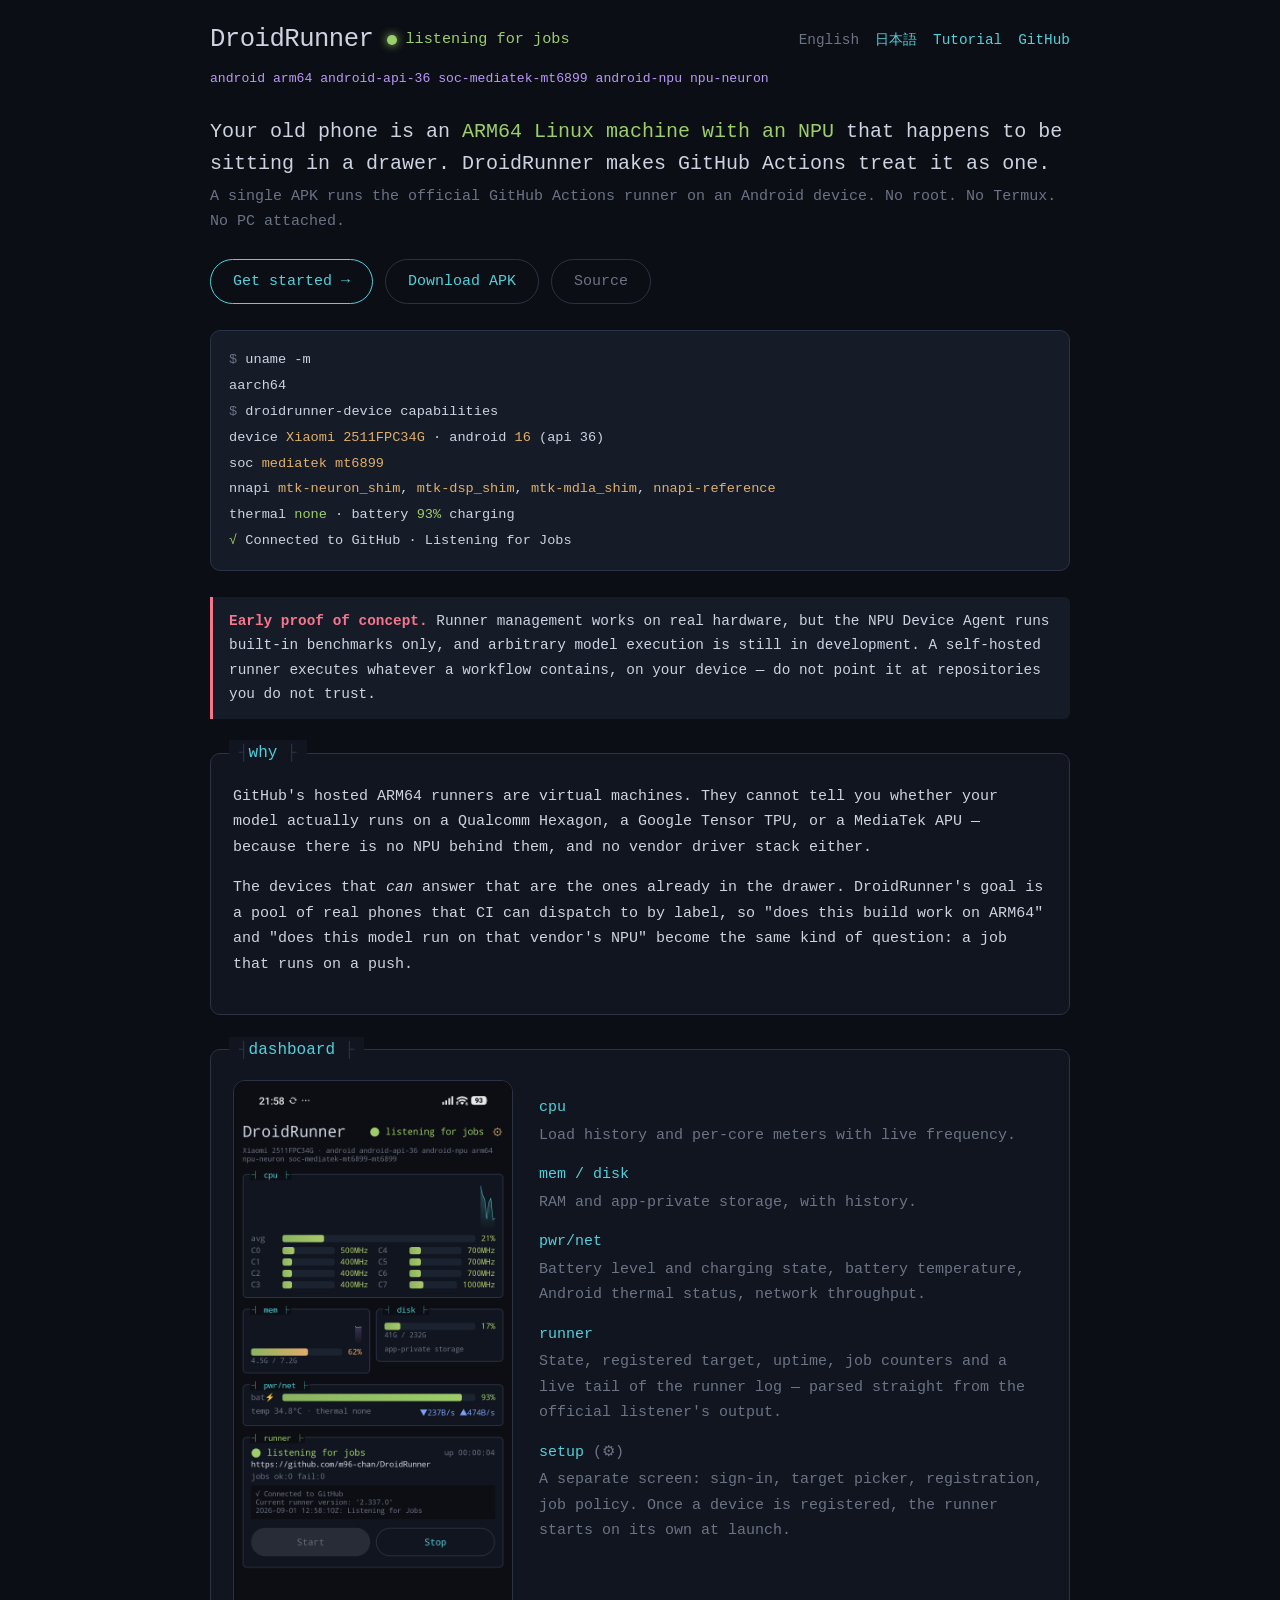
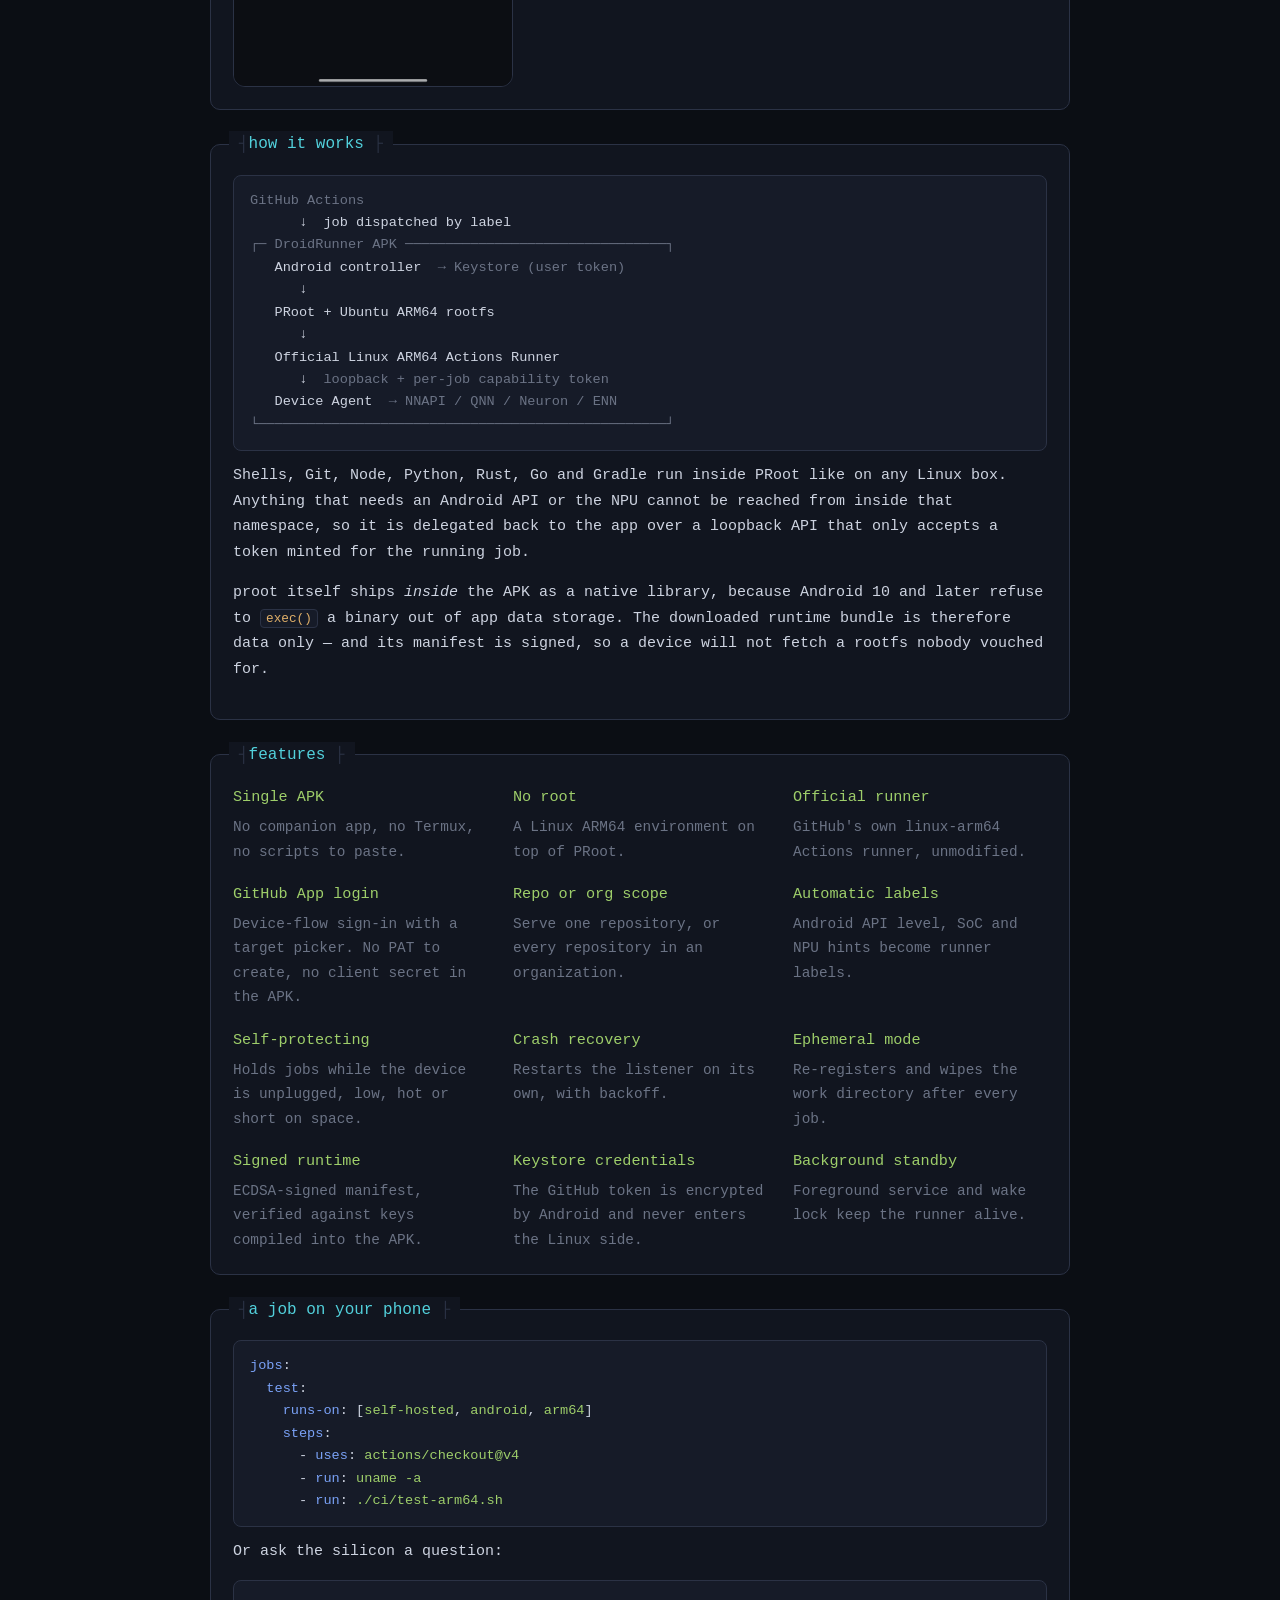
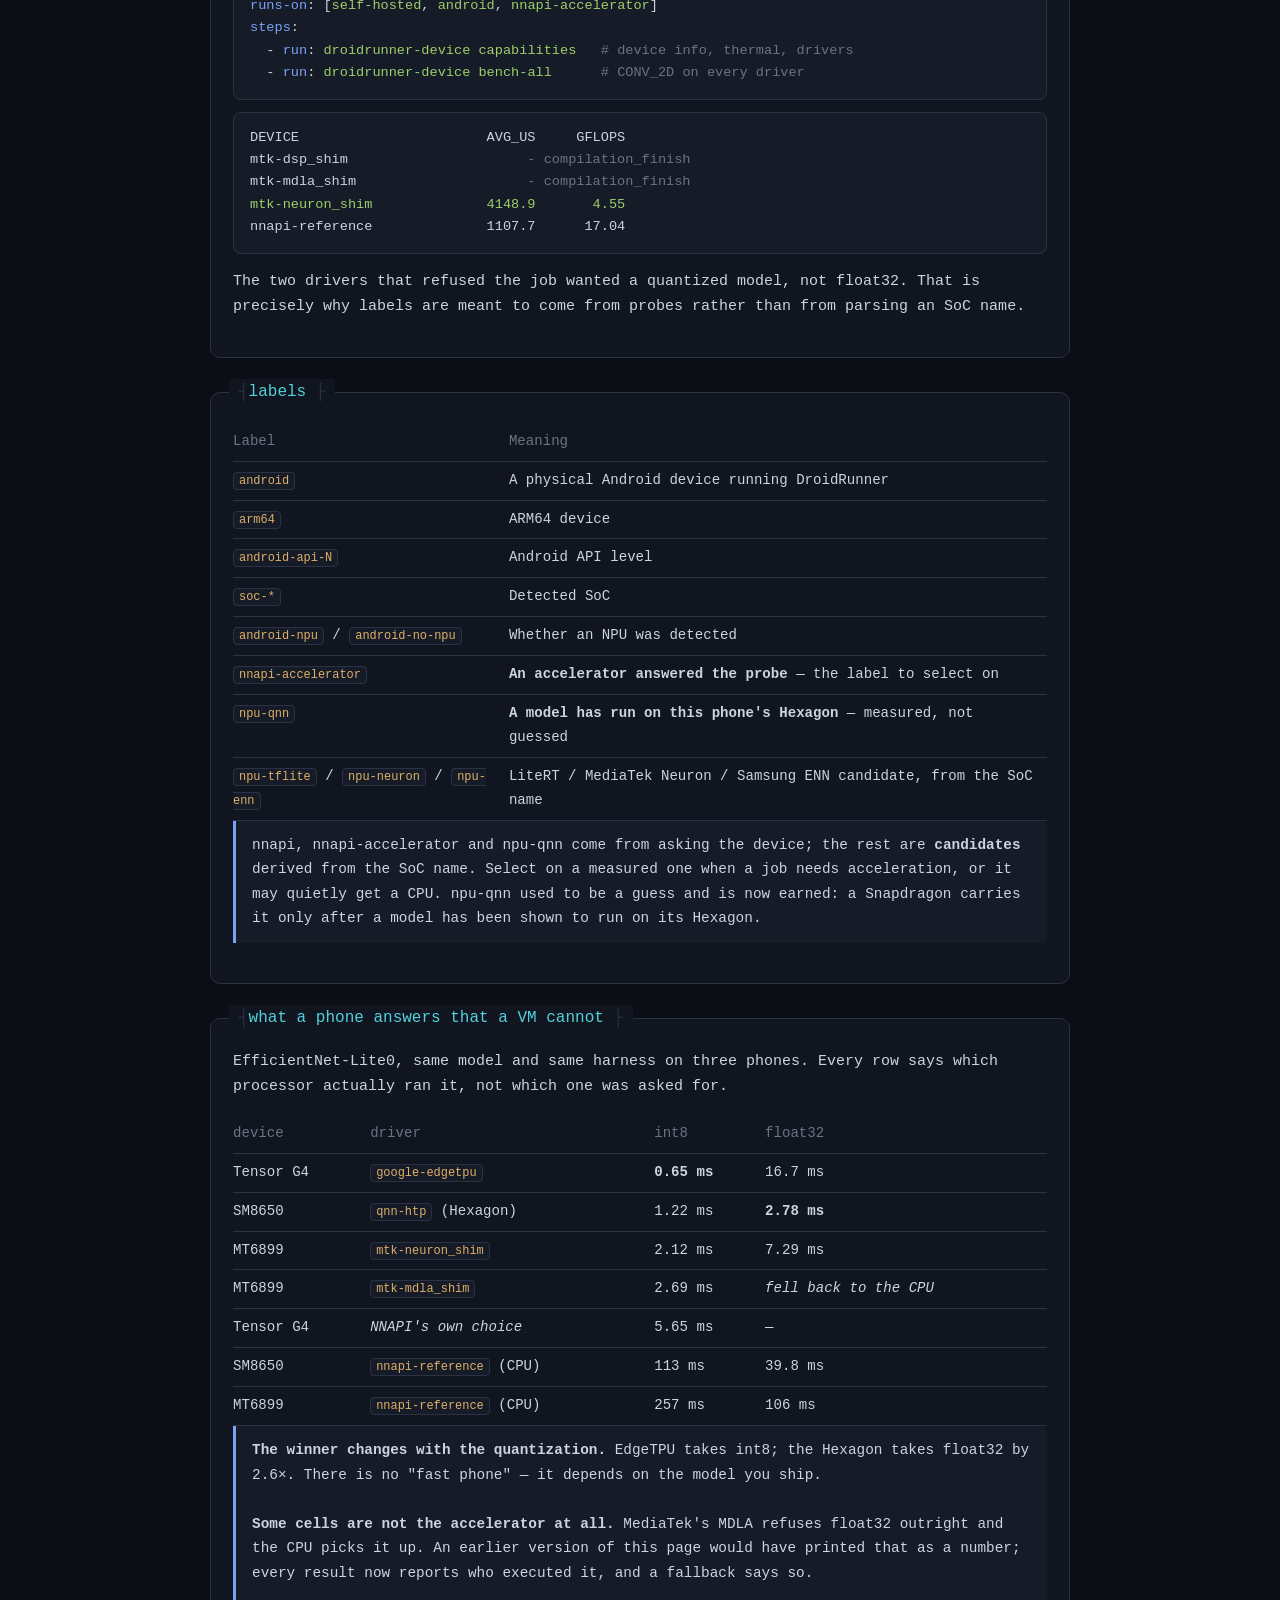
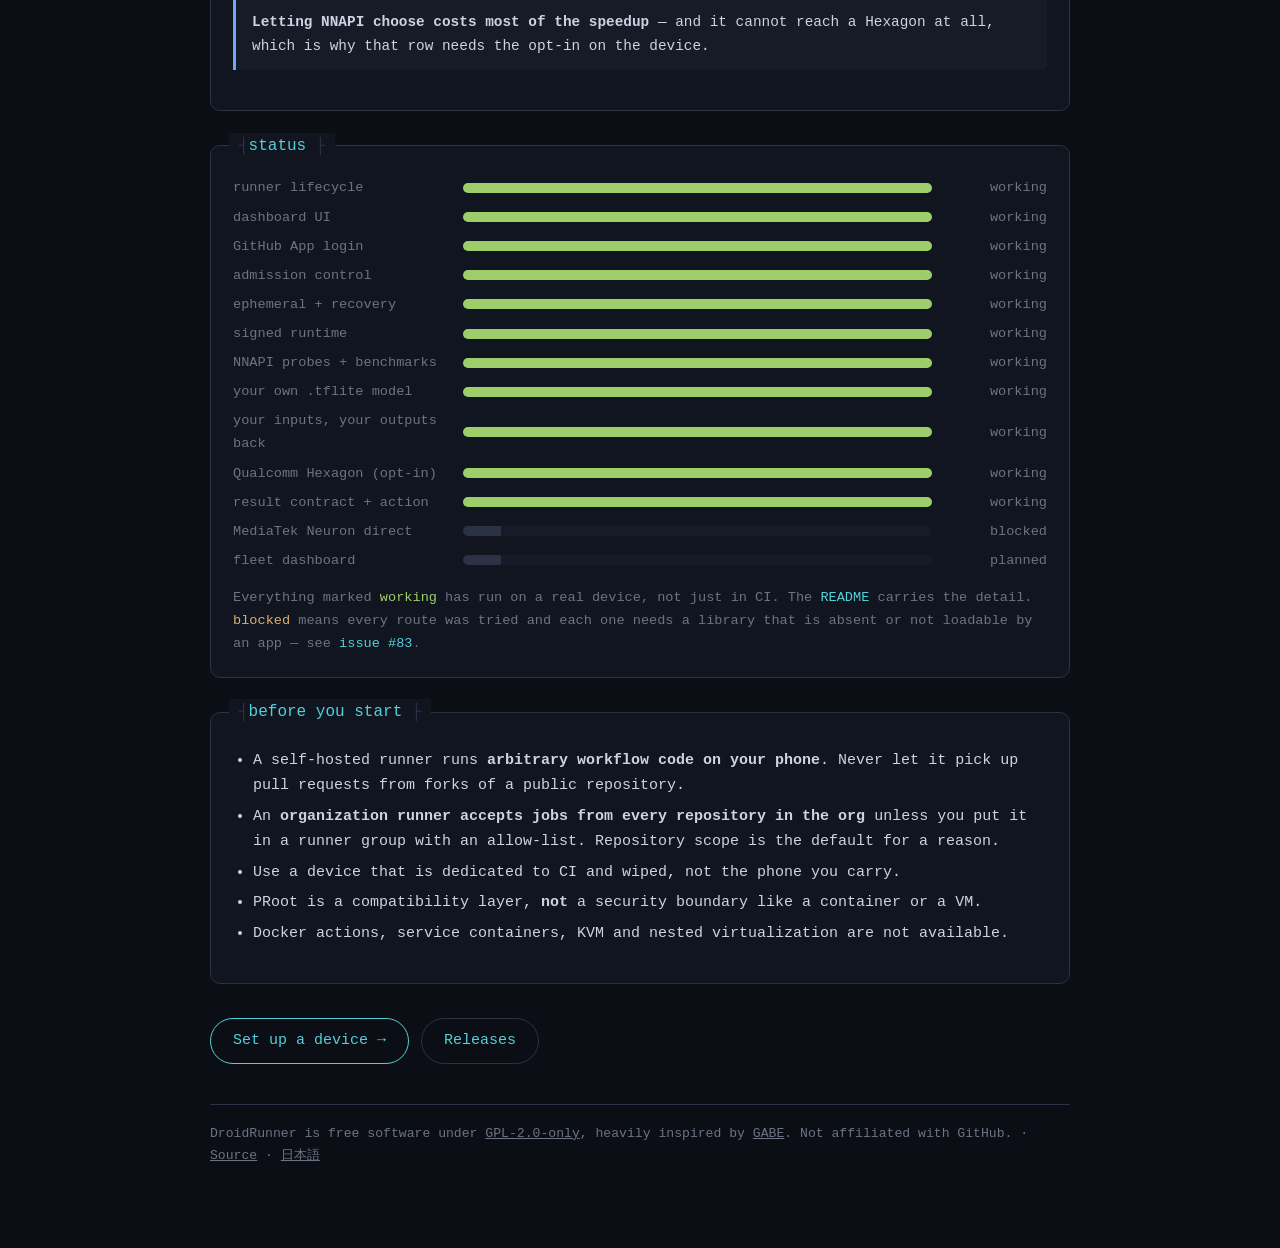
==== site/index.html @ 76c30914 "Bring the site up to what the project does (#90) droidrunner.m96-chan.dev was written before model e" ====
<!doctype html>
<html lang="en">
<head>
<meta charset="utf-8">
<meta name="viewport" content="width=device-width, initial-scale=1">
<title>DroidRunner — GitHub Actions runners on real Android hardware</title>
<meta name="description" content="DroidRunner turns a spare Android phone into a GitHub Actions self-hosted runner. No root, no Termux, no PC attached.">
<meta property="og:title" content="DroidRunner">
<meta property="og:description" content="Turn your sleeping Android devices into real-hardware GitHub Actions runners. No root, no Termux, no PC attached.">
<meta property="og:type" content="website">
<meta property="og:image" content="https://droidrunner.m96-chan.dev/assets/dashboard.png">
<meta name="theme-color" content="#0b0e14">
<link rel="canonical" href="https://droidrunner.m96-chan.dev/">
<link rel="icon" href="assets/favicon-32.png" sizes="32x32">
<link rel="icon" href="assets/icon-192.png" sizes="192x192">
<link rel="apple-touch-icon" href="assets/apple-touch-icon.png">
<link rel="stylesheet" href="assets/style.css">
</head>
<body>
<div class="wrap">

<header class="topbar">
  <div class="brand">DroidRunner</div>
  <div class="status"><span class="dot"></span>listening for jobs</div>
  <div class="spacer"></div>
  <nav class="navlinks">
    <span class="here">English</span>
    <a href="ja/">日本語</a>
    <a href="tutorial.html">Tutorial</a>
    <a href="https://github.com/m96-chan/DroidRunner">GitHub</a>
  </nav>
</header>
<p class="labels">
  <span>android</span> <span>arm64</span> <span>android-api-36</span>
  <span>soc-mediatek-mt6899</span> <span>android-npu</span> <span>npu-neuron</span>
</p>

<p class="tagline">
  Your old phone is an <b>ARM64 Linux machine with an NPU</b> that happens to be
  sitting in a drawer. DroidRunner makes GitHub Actions treat it as one.
</p>
<p class="sub">
  A single APK runs the official GitHub Actions runner on an Android device.
  No root. No Termux. No PC attached.
</p>

<div class="cta">
  <a class="btn primary" href="tutorial.html">Get started &rarr;</a>
  <a class="btn" href="https://github.com/m96-chan/DroidRunner/releases/latest">Download APK</a>
  <a class="btn ghost" href="https://github.com/m96-chan/DroidRunner">Source</a>
</div>

<div class="bootlog">
<span class="t">$</span> uname -m<br>
aarch64<br>
<span class="t">$</span> droidrunner-device capabilities<br>
device   <span class="v">Xiaomi 2511FPC34G</span> &middot; android <span class="v">16</span> (api 36)<br>
soc      <span class="v">mediatek mt6899</span><br>
nnapi    <span class="v">mtk-neuron_shim</span>, <span class="v">mtk-dsp_shim</span>, <span class="v">mtk-mdla_shim</span>, <span class="v">nnapi-reference</span><br>
thermal  <span class="ok">none</span> &middot; battery <span class="ok">93%</span> charging<br>
<span class="ok">&radic;</span> Connected to GitHub &middot; Listening for Jobs
</div>

<div class="note danger">
  <b>Early proof of concept.</b> Runner management works on real hardware, but the
  NPU Device Agent runs built-in benchmarks only, and arbitrary model execution is
  still in development. A self-hosted runner executes whatever a workflow contains,
  on your device — do not point it at repositories you do not trust.
</div>

<section class="panel">
  <h2>why</h2>
  <p>
    GitHub's hosted ARM64 runners are virtual machines. They cannot tell you whether
    your model actually runs on a Qualcomm Hexagon, a Google Tensor TPU, or a MediaTek
    APU — because there is no NPU behind them, and no vendor driver stack either.
  </p>
  <p>
    The devices that <em>can</em> answer that are the ones already in the drawer.
    DroidRunner's goal is a pool of real phones that CI can dispatch to by label, so
    "does this build work on ARM64" and "does this model run on that vendor's NPU"
    become the same kind of question: a job that runs on a push.
  </p>
</section>

<section class="panel">
  <h2>dashboard</h2>
  <div class="shot">
    <img src="assets/dashboard.png" alt="DroidRunner's btop-style dashboard showing CPU, memory, disk, power and runner panels">
    <dl class="legend">
      <dt>cpu</dt>
      <dd>Load history and per-core meters with live frequency.</dd>
      <dt>mem / disk</dt>
      <dd>RAM and app-private storage, with history.</dd>
      <dt>pwr/net</dt>
      <dd>Battery level and charging state, battery temperature, Android thermal
          status, network throughput.</dd>
      <dt>runner</dt>
      <dd>State, registered target, uptime, job counters and a live tail of the
          runner log — parsed straight from the official listener's output.</dd>
      <dt>setup <span style="color:var(--dim)">(&#9881;)</span></dt>
      <dd>A separate screen: sign-in, target picker, registration, job policy.
          Once a device is registered, the runner starts on its own at launch.</dd>
    </dl>
  </div>
</section>

<section class="panel">
  <h2>how it works</h2>
  <pre><span class="c">GitHub Actions</span>
      &darr;  job dispatched by label
<span class="c">┌─ DroidRunner APK ────────────────────────────────┐</span>
   Android controller  <span class="c">→ Keystore (user token)</span>
      &darr;
   PRoot + Ubuntu ARM64 rootfs
      &darr;
   Official Linux ARM64 Actions Runner
      &darr;  <span class="c">loopback + per-job capability token</span>
   Device Agent  <span class="c">→ NNAPI / QNN / Neuron / ENN</span>
<span class="c">└──────────────────────────────────────────────────┘</span></pre>
  <p>
    Shells, Git, Node, Python, Rust, Go and Gradle run inside PRoot like on any Linux
    box. Anything that needs an Android API or the NPU cannot be reached from inside
    that namespace, so it is delegated back to the app over a loopback API that only
    accepts a token minted for the running job.
  </p>
  <p>
    proot itself ships <em>inside</em> the APK as a native library, because Android 10
    and later refuse to <code>exec()</code> a binary out of app data storage. The
    downloaded runtime bundle is therefore data only — and its manifest is signed,
    so a device will not fetch a rootfs nobody vouched for.
  </p>
</section>

<section class="panel">
  <h2>features</h2>
  <div class="grid">
    <div><h4>Single APK</h4><p>No companion app, no Termux, no scripts to paste.</p></div>
    <div><h4>No root</h4><p>A Linux ARM64 environment on top of PRoot.</p></div>
    <div><h4>Official runner</h4><p>GitHub's own linux-arm64 Actions runner, unmodified.</p></div>
    <div><h4>GitHub App login</h4><p>Device-flow sign-in with a target picker. No PAT to create, no client secret in the APK.</p></div>
    <div><h4>Repo or org scope</h4><p>Serve one repository, or every repository in an organization.</p></div>
    <div><h4>Automatic labels</h4><p>Android API level, SoC and NPU hints become runner labels.</p></div>
    <div><h4>Self-protecting</h4><p>Holds jobs while the device is unplugged, low, hot or short on space.</p></div>
    <div><h4>Crash recovery</h4><p>Restarts the listener on its own, with backoff.</p></div>
    <div><h4>Ephemeral mode</h4><p>Re-registers and wipes the work directory after every job.</p></div>
    <div><h4>Signed runtime</h4><p>ECDSA-signed manifest, verified against keys compiled into the APK.</p></div>
    <div><h4>Keystore credentials</h4><p>The GitHub token is encrypted by Android and never enters the Linux side.</p></div>
    <div><h4>Background standby</h4><p>Foreground service and wake lock keep the runner alive.</p></div>
  </div>
</section>

<section class="panel">
  <h2>a job on your phone</h2>
  <pre><span class="k">jobs</span>:
  <span class="k">test</span>:
    <span class="k">runs-on</span>: [<span class="s">self-hosted</span>, <span class="s">android</span>, <span class="s">arm64</span>]
    <span class="k">steps</span>:
      - <span class="k">uses</span>: <span class="s">actions/checkout@v4</span>
      - <span class="k">run</span>: <span class="s">uname -a</span>
      - <span class="k">run</span>: <span class="s">./ci/test-arm64.sh</span></pre>
  <p>Or ask the silicon a question:</p>
  <pre><span class="k">runs-on</span>: [<span class="s">self-hosted</span>, <span class="s">android</span>, <span class="s">nnapi-accelerator</span>]
<span class="k">steps</span>:
  - <span class="k">run</span>: <span class="s">droidrunner-device capabilities</span>   <span class="c"># device info, thermal, drivers</span>
  - <span class="k">run</span>: <span class="s">droidrunner-device bench-all</span>      <span class="c"># CONV_2D on every driver</span></pre>
  <pre>DEVICE                       AVG_US     GFLOPS
mtk-dsp_shim                      <span class="c">- compilation_finish</span>
mtk-mdla_shim                     <span class="c">- compilation_finish</span>
<span class="s">mtk-neuron_shim              4148.9       4.55</span>
nnapi-reference              1107.7      17.04</pre>
  <p>
    The two drivers that refused the job wanted a quantized model, not float32.
    That is precisely why labels are meant to come from probes rather than from
    parsing an SoC name.
  </p>
</section>

<section class="panel">
  <h2>labels</h2>
  <div class="scroll">
  <table>
    <tr><th>Label</th><th>Meaning</th></tr>
    <tr><td><code>android</code></td><td>A physical Android device running DroidRunner</td></tr>
    <tr><td><code>arm64</code></td><td>ARM64 device</td></tr>
    <tr><td><code>android-api-N</code></td><td>Android API level</td></tr>
    <tr><td><code>soc-*</code></td><td>Detected SoC</td></tr>
    <tr><td><code>android-npu</code> / <code>android-no-npu</code></td><td>Whether an NPU was detected</td></tr>
    <tr><td><code>nnapi-accelerator</code></td>
        <td><b>An accelerator answered the probe</b> &mdash; the label to select on</td></tr>
    <tr><td><code>npu-qnn</code></td>
        <td><b>A model has run on this phone's Hexagon</b> &mdash; measured, not guessed</td></tr>
    <tr><td><code>npu-tflite</code> / <code>npu-neuron</code> / <code>npu-enn</code></td>
        <td>LiteRT / MediaTek Neuron / Samsung ENN candidate, from the SoC name</td></tr>
  </table>
  </div>
  <div class="note">
    <code>nnapi</code>, <code>nnapi-accelerator</code> and <code>npu-qnn</code> come
    from asking the device; the rest are <b>candidates</b> derived from the SoC name.
    Select on a measured one when a job needs acceleration, or it may quietly get a
    CPU. <code>npu-qnn</code> used to be a guess and is now earned: a Snapdragon
    carries it only after a model has been shown to run on its Hexagon.
  </div>
</section>


<section class="panel">
  <h2>what a phone answers that a VM cannot</h2>
  <p>
    EfficientNet-Lite0, same model and same harness on three phones. Every row says
    which processor actually ran it, not which one was asked for.
  </p>
  <table>
    <tr><th>device</th><th>driver</th><th>int8</th><th>float32</th></tr>
    <tr><td>Tensor G4</td><td><code>google-edgetpu</code></td><td><b>0.65 ms</b></td><td>16.7 ms</td></tr>
    <tr><td>SM8650</td><td><code>qnn-htp</code> (Hexagon)</td><td>1.22 ms</td><td><b>2.78 ms</b></td></tr>
    <tr><td>MT6899</td><td><code>mtk-neuron_shim</code></td><td>2.12 ms</td><td>7.29 ms</td></tr>
    <tr><td>MT6899</td><td><code>mtk-mdla_shim</code></td><td>2.69 ms</td><td><i>fell back to the CPU</i></td></tr>
    <tr><td>Tensor G4</td><td><i>NNAPI's own choice</i></td><td>5.65 ms</td><td>&mdash;</td></tr>
    <tr><td>SM8650</td><td><code>nnapi-reference</code> (CPU)</td><td>113 ms</td><td>39.8 ms</td></tr>
    <tr><td>MT6899</td><td><code>nnapi-reference</code> (CPU)</td><td>257 ms</td><td>106 ms</td></tr>
  </table>
  <div class="note">
    <b>The winner changes with the quantization.</b> EdgeTPU takes int8; the Hexagon
    takes float32 by 2.6&times;. There is no "fast phone" &mdash; it depends on the
    model you ship.<br><br>
    <b>Some cells are not the accelerator at all.</b> MediaTek's MDLA refuses float32
    outright and the CPU picks it up. An earlier version of this page would have
    printed that as a number; every result now reports who executed it, and a
    fallback says so.<br><br>
    <b>Letting NNAPI choose costs most of the speedup</b> &mdash; and it cannot reach a
    Hexagon at all, which is why that row needs the opt-in on the device.
  </div>
</section>

<section class="panel">
  <h2>status</h2>
  <div class="meter"><span class="name">runner lifecycle</span><span class="bar"><i style="width:100%"></i></span><span class="val">working</span></div>
  <div class="meter"><span class="name">dashboard UI</span><span class="bar"><i style="width:100%"></i></span><span class="val">working</span></div>
  <div class="meter"><span class="name">GitHub App login</span><span class="bar"><i style="width:100%"></i></span><span class="val">working</span></div>
  <div class="meter"><span class="name">admission control</span><span class="bar"><i style="width:100%"></i></span><span class="val">working</span></div>
  <div class="meter"><span class="name">ephemeral + recovery</span><span class="bar"><i style="width:100%"></i></span><span class="val">working</span></div>
  <div class="meter"><span class="name">signed runtime</span><span class="bar"><i style="width:100%"></i></span><span class="val">working</span></div>
  <div class="meter"><span class="name">NNAPI probes + benchmarks</span><span class="bar"><i style="width:100%"></i></span><span class="val">working</span></div>
  <div class="meter"><span class="name">your own .tflite model</span><span class="bar"><i style="width:100%"></i></span><span class="val">working</span></div>
  <div class="meter"><span class="name">your inputs, your outputs back</span><span class="bar"><i style="width:100%"></i></span><span class="val">working</span></div>
  <div class="meter"><span class="name">Qualcomm Hexagon (opt-in)</span><span class="bar"><i style="width:100%"></i></span><span class="val">working</span></div>
  <div class="meter"><span class="name">result contract + action</span><span class="bar"><i style="width:100%"></i></span><span class="val">working</span></div>
  <div class="meter"><span class="name">MediaTek Neuron direct</span><span class="bar none"><i style="width:8%"></i></span><span class="val">blocked</span></div>
  <div class="meter"><span class="name">fleet dashboard</span><span class="bar none"><i style="width:8%"></i></span><span class="val">planned</span></div>
  <p style="color:var(--dim);font-size:.85rem;margin-bottom:0">
    Everything marked <span style="color:var(--green)">working</span> has run on a real
    device, not just in CI. The
    <a href="https://github.com/m96-chan/DroidRunner#readme">README</a>
    carries the detail. <span style="color:var(--yellow)">blocked</span> means every
    route was tried and each one needs a library that is absent or not loadable by an
    app &mdash; see
    <a href="https://github.com/m96-chan/DroidRunner/issues/83">issue #83</a>.
  </p>
</section>

<section class="panel">
  <h2>before you start</h2>
  <ul>
    <li>A self-hosted runner runs <b>arbitrary workflow code on your phone</b>. Never let
        it pick up pull requests from forks of a public repository.</li>
    <li>An <b>organization runner accepts jobs from every repository in the org</b> unless
        you put it in a runner group with an allow-list. Repository scope is the
        default for a reason.</li>
    <li>Use a device that is dedicated to CI and wiped, not the phone you carry.</li>
    <li>PRoot is a compatibility layer, <b>not</b> a security boundary like a container
        or a VM.</li>
    <li>Docker actions, service containers, KVM and nested virtualization are not
        available.</li>
  </ul>
</section>

<div class="cta">
  <a class="btn primary" href="tutorial.html">Set up a device &rarr;</a>
  <a class="btn" href="https://github.com/m96-chan/DroidRunner/releases/latest">Releases</a>
</div>

<footer>
  DroidRunner is free software under
  <a href="https://github.com/m96-chan/DroidRunner/blob/main/LICENSE">GPL-2.0-only</a>,
  heavily inspired by
  <a href="https://github.com/godotengine/android-editor-buildenv-app">GABE</a>.
  Not affiliated with GitHub. &middot;
  <a href="https://github.com/m96-chan/DroidRunner">Source</a> &middot;
  <a href="ja/">日本語</a>
</footer>

</div>
</body>
</html>
---- site/assets/style.css ----
/* DroidRunner site — the palette is the app's BtopColors, kept in sync by hand.
   Anything added here should look like it belongs on the dashboard screenshot. */
:root {
  --bg: #0b0e14;
  --panel: #11151f;
  --panel-inset: #161b28;
  --border: #2b3245;
  --text: #cdd3e0;
  --dim: #6b7385;
  --cyan: #52d0db;
  --green: #9ece6a;
  --yellow: #e0af68;
  --red: #f7768e;
  --magenta: #bb9af7;
  --blue: #7aa2f7;
  --mono: ui-monospace, "SFMono-Regular", "JetBrains Mono", "Cascadia Mono",
          Menlo, Consolas, "Liberation Mono", monospace;
}

* { box-sizing: border-box; }

body {
  margin: 0;
  background: var(--bg);
  color: var(--text);
  font-family: var(--mono);
  font-size: 15px;
  line-height: 1.7;
  -webkit-text-size-adjust: 100%;
}

.wrap { max-width: 900px; margin: 0 auto; padding: 0 20px 80px; }

a { color: var(--cyan); text-decoration: none; }
a:hover { text-decoration: underline; }

/* ---- top bar ---------------------------------------------------------- */
.topbar {
  display: flex; align-items: center; gap: 14px; flex-wrap: wrap;
  padding: 18px 0 6px;
}
.brand { font-size: 1.6rem; color: var(--text); letter-spacing: -0.5px; }
.brand a { color: inherit; }
.status {
  display: inline-flex; align-items: center; gap: 8px;
  color: var(--green); font-size: 0.95rem;
}
.dot {
  width: 10px; height: 10px; border-radius: 50%;
  background: var(--green); box-shadow: 0 0 10px var(--green);
  animation: pulse 2.4s ease-in-out infinite;
}
@keyframes pulse { 50% { opacity: 0.35; } }
@media (prefers-reduced-motion: reduce) { .dot { animation: none; } }
.topbar .spacer { flex: 1; }
.navlinks { display: flex; gap: 16px; font-size: 0.9rem; flex-wrap: wrap; }
.navlinks .here { color: var(--dim); }

.labels { color: var(--dim); font-size: 0.82rem; margin: 0 0 26px; word-break: break-word; }
.labels span { color: var(--magenta); }

/* ---- panels ----------------------------------------------------------- */
.panel {
  position: relative;
  border: 1px solid var(--border);
  border-radius: 10px;
  background: var(--panel);
  padding: 30px 22px 22px;
  margin: 34px 0;
}
.panel > h2, .panel > h1 {
  position: absolute; top: -0.85em; left: 18px;
  margin: 0; padding: 0 10px;
  background: var(--panel);
  color: var(--cyan);
  font-size: 1rem; font-weight: normal;
}
.panel > h2::before, .panel > h1::before { content: "\2524 "; color: var(--border); }
.panel > h2::after,  .panel > h1::after  { content: " \251c"; color: var(--border); }
.panel h3 { color: var(--yellow); font-size: 0.98rem; font-weight: normal; margin: 26px 0 8px; }
.panel > :first-of-type + * { margin-top: 0; }
.panel p:first-child, .panel h3:first-of-type { margin-top: 0; }

/* ---- hero ------------------------------------------------------------- */
.tagline { font-size: 1.25rem; line-height: 1.6; margin: 10px 0 4px; }
.tagline b { color: var(--green); font-weight: normal; }
.sub { color: var(--dim); margin: 0 0 24px; }

.cta { display: flex; gap: 12px; flex-wrap: wrap; margin: 22px 0 4px; }
.btn {
  border: 1px solid var(--border); border-radius: 24px;
  padding: 9px 22px; color: var(--cyan); background: transparent;
}
.btn:hover { background: var(--panel-inset); text-decoration: none; }
.btn.primary { border-color: var(--cyan); }
.btn.ghost { color: var(--dim); }

/* ---- boot log --------------------------------------------------------- */
.bootlog {
  border: 1px solid var(--border); border-radius: 10px;
  background: var(--panel-inset); padding: 16px 18px;
  font-size: 0.85rem; line-height: 1.9; overflow-x: auto; margin: 26px 0;
}
.bootlog .ok { color: var(--green); }
.bootlog .t  { color: var(--dim); }
.bootlog .v  { color: var(--yellow); }

/* ---- shot ------------------------------------------------------------- */
.shot { display: flex; gap: 26px; align-items: flex-start; flex-wrap: wrap; }
.shot img {
  width: 280px; max-width: 100%; border: 1px solid var(--border); border-radius: 12px;
}
.shot .legend { flex: 1; min-width: 250px; }
.shot .legend dt { color: var(--cyan); margin-top: 14px; }
.shot .legend dd { margin: 2px 0 0; color: var(--dim); }
.shot .legend dt:first-child { margin-top: 0; }

/* ---- grid of features -------------------------------------------------- */
.grid { display: grid; gap: 18px 26px; grid-template-columns: repeat(auto-fit, minmax(240px, 1fr)); }
.grid h4 { margin: 0 0 4px; font-size: 0.95rem; font-weight: normal; color: var(--green); }
.grid p { margin: 0; color: var(--dim); font-size: 0.9rem; }

/* ---- code -------------------------------------------------------------- */
pre {
  background: var(--panel-inset); border: 1px solid var(--border); border-radius: 8px;
  padding: 14px 16px; overflow-x: auto; font-size: 0.85rem; line-height: 1.65;
  margin: 12px 0;
}
code { font-family: var(--mono); }
p code, li code, td code, dd code {
  background: var(--panel-inset); border: 1px solid var(--border); border-radius: 4px;
  padding: 1px 5px; font-size: 0.85em; color: var(--yellow);
}
pre .k { color: var(--blue); }
pre .s { color: var(--green); }
pre .c { color: var(--dim); }
pre .p { color: var(--magenta); }

/* ---- steps -------------------------------------------------------------- */
ol.steps { list-style: none; counter-reset: step; padding: 0; margin: 0; }
ol.steps > li {
  counter-increment: step; position: relative;
  padding: 0 0 22px 44px; border-left: 1px solid var(--border);
  margin-left: 13px;
}
ol.steps > li:last-child { border-left-color: transparent; padding-bottom: 0; }
ol.steps > li::before {
  content: counter(step);
  position: absolute; left: -13px; top: 0;
  width: 26px; height: 26px; border-radius: 50%;
  border: 1px solid var(--border); background: var(--panel);
  color: var(--cyan); font-size: 0.8rem;
  display: flex; align-items: center; justify-content: center;
}
ol.steps > li > b { color: var(--text); font-weight: normal; display: block; margin-bottom: 4px; }
ol.steps p { margin: 6px 0; color: var(--dim); }
ol.steps p.lead { color: var(--text); }

/* ---- callouts ----------------------------------------------------------- */
.note {
  border-left: 3px solid var(--blue); background: var(--panel-inset);
  padding: 12px 16px; margin: 18px 0; border-radius: 0 6px 6px 0; font-size: 0.9rem;
}
.note.warn { border-left-color: var(--yellow); }
.note.danger { border-left-color: var(--red); }
.note b { color: var(--text); }
.note.warn b { color: var(--yellow); }
.note.danger b { color: var(--red); }
.note :first-child { margin-top: 0; }
.note :last-child { margin-bottom: 0; }

/* ---- tables -------------------------------------------------------------- */
.scroll { overflow-x: auto; }
table { border-collapse: collapse; width: 100%; font-size: 0.88rem; }
th, td { text-align: left; padding: 7px 12px 7px 0; border-bottom: 1px solid var(--border); vertical-align: top; }
th { color: var(--dim); font-weight: normal; }
td.ok { color: var(--green); }
td.todo { color: var(--dim); }

/* ---- meter (decorative status bars) -------------------------------------- */
.meter { display: flex; align-items: center; gap: 10px; margin: 6px 0; font-size: 0.85rem; }
.meter .name { width: 220px; color: var(--dim); flex-shrink: 0; }
.meter .bar { flex: 1; height: 10px; border-radius: 5px; background: var(--panel-inset); overflow: hidden; min-width: 60px; }
.meter .bar i { display: block; height: 100%; background: var(--green); }
.meter .bar.part i { background: var(--yellow); }
.meter .bar.none i { background: var(--border); }
.meter .val { width: 105px; text-align: right; color: var(--dim); flex-shrink: 0; }

/* ---- footer -------------------------------------------------------------- */
footer { color: var(--dim); font-size: 0.82rem; border-top: 1px solid var(--border); padding-top: 18px; margin-top: 40px; }
footer a { color: var(--dim); text-decoration: underline; }

ul { padding-left: 20px; }
ul li { margin: 5px 0; }

@media (max-width: 560px) {
  body { font-size: 14px; }
  .panel { padding: 28px 15px 18px; }
  .meter .name { width: 130px; font-size: .8rem; }
}
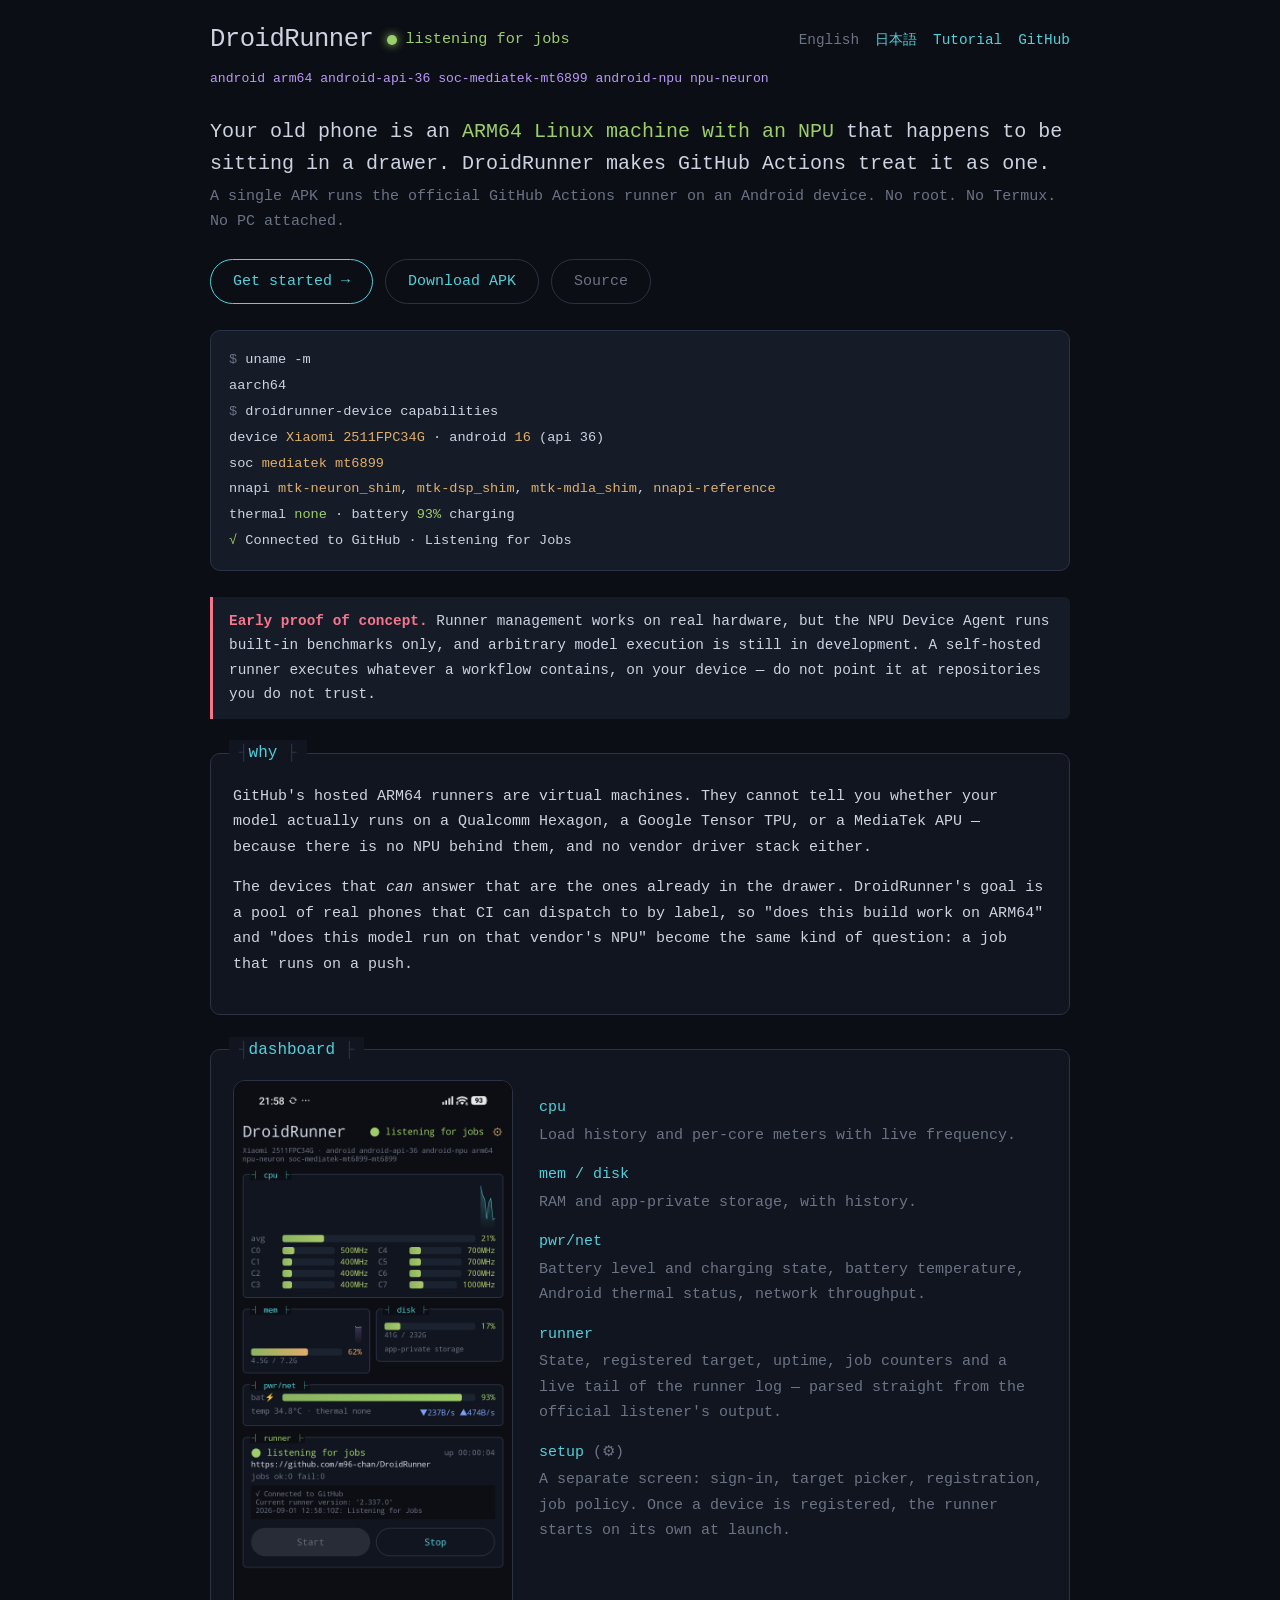
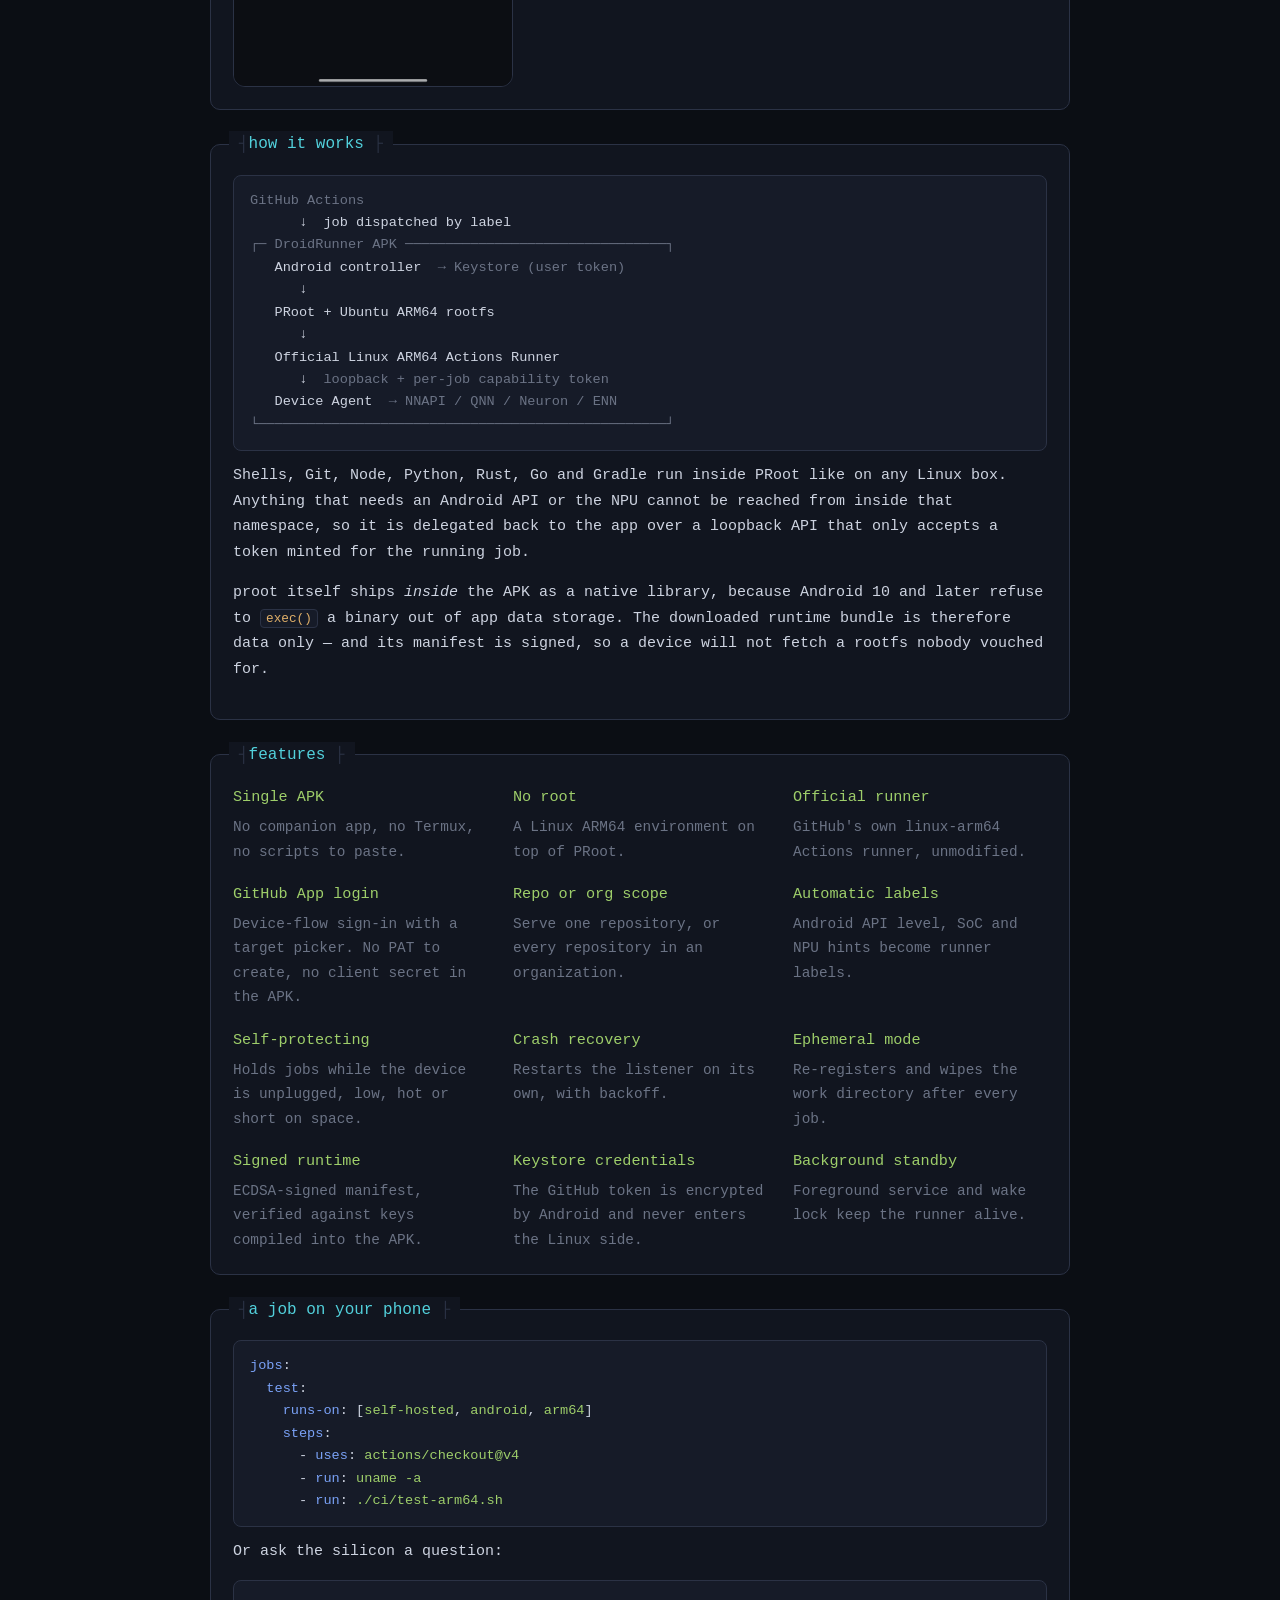
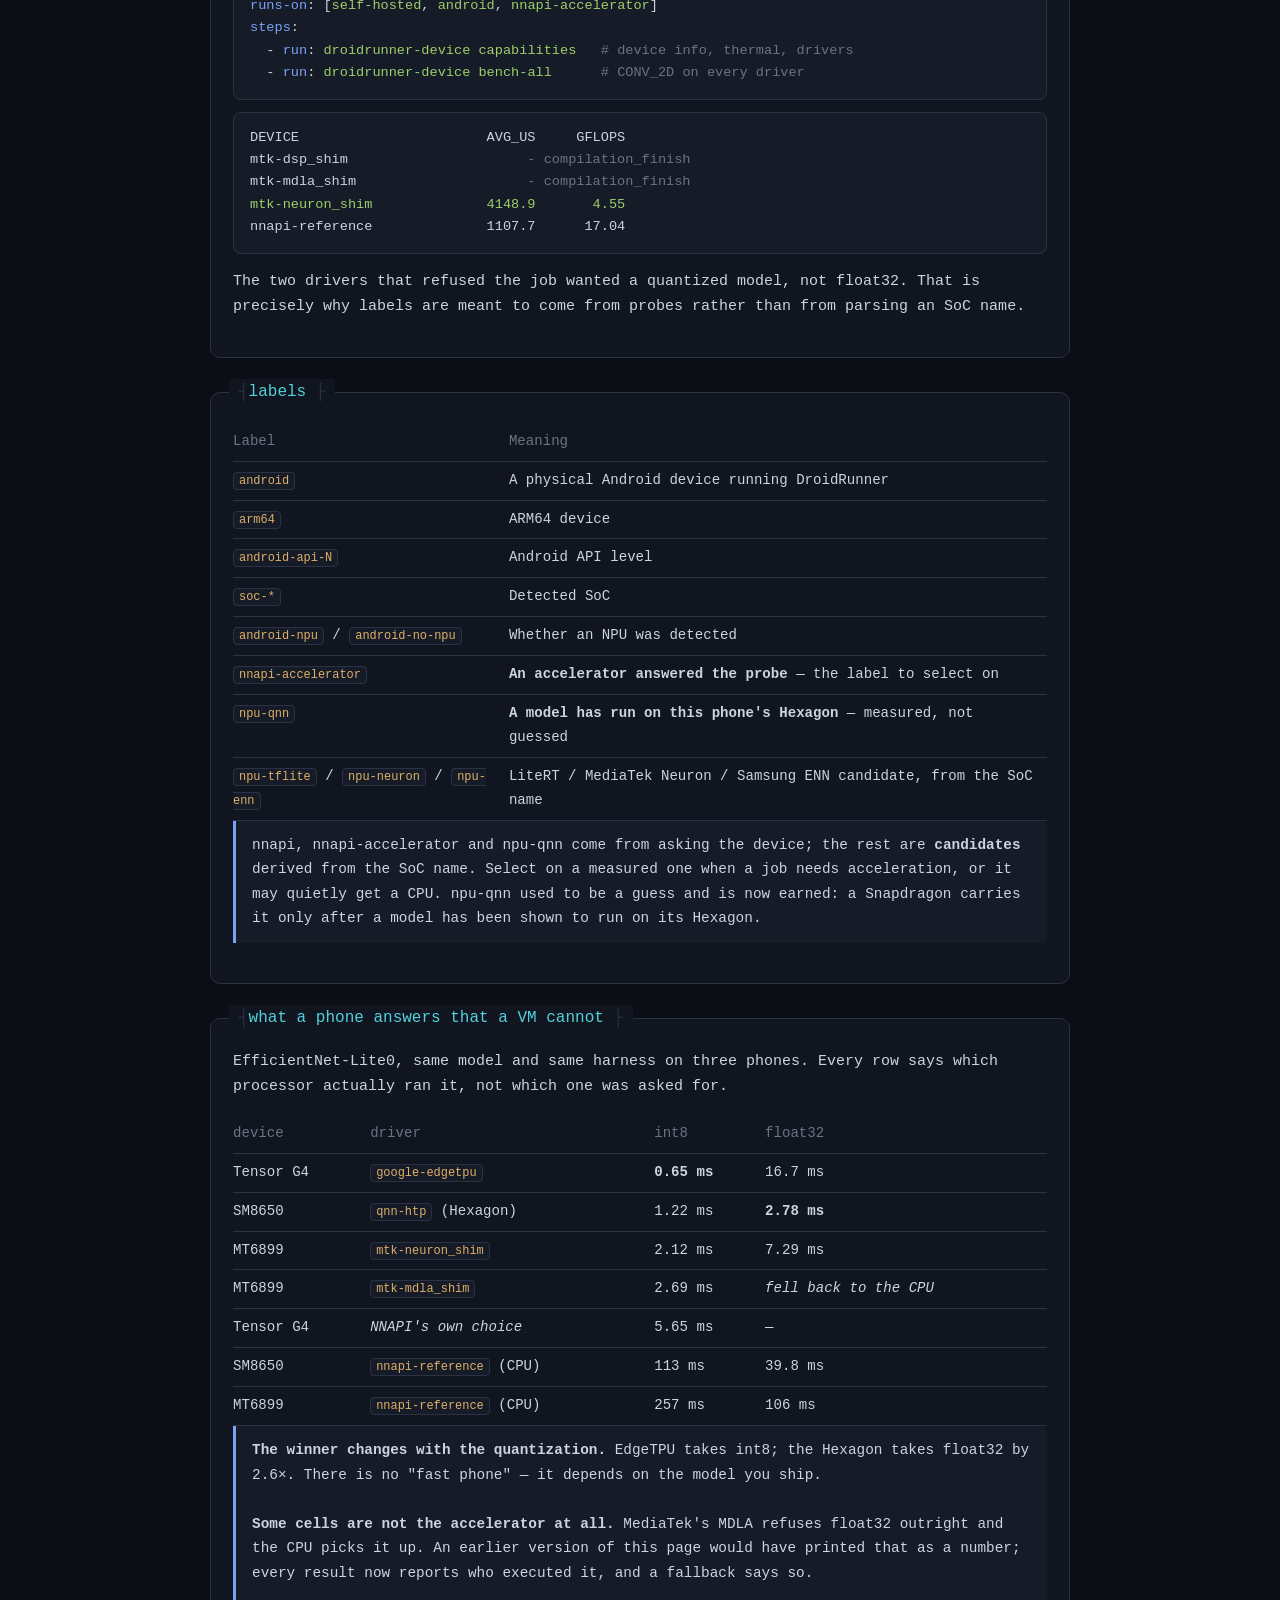
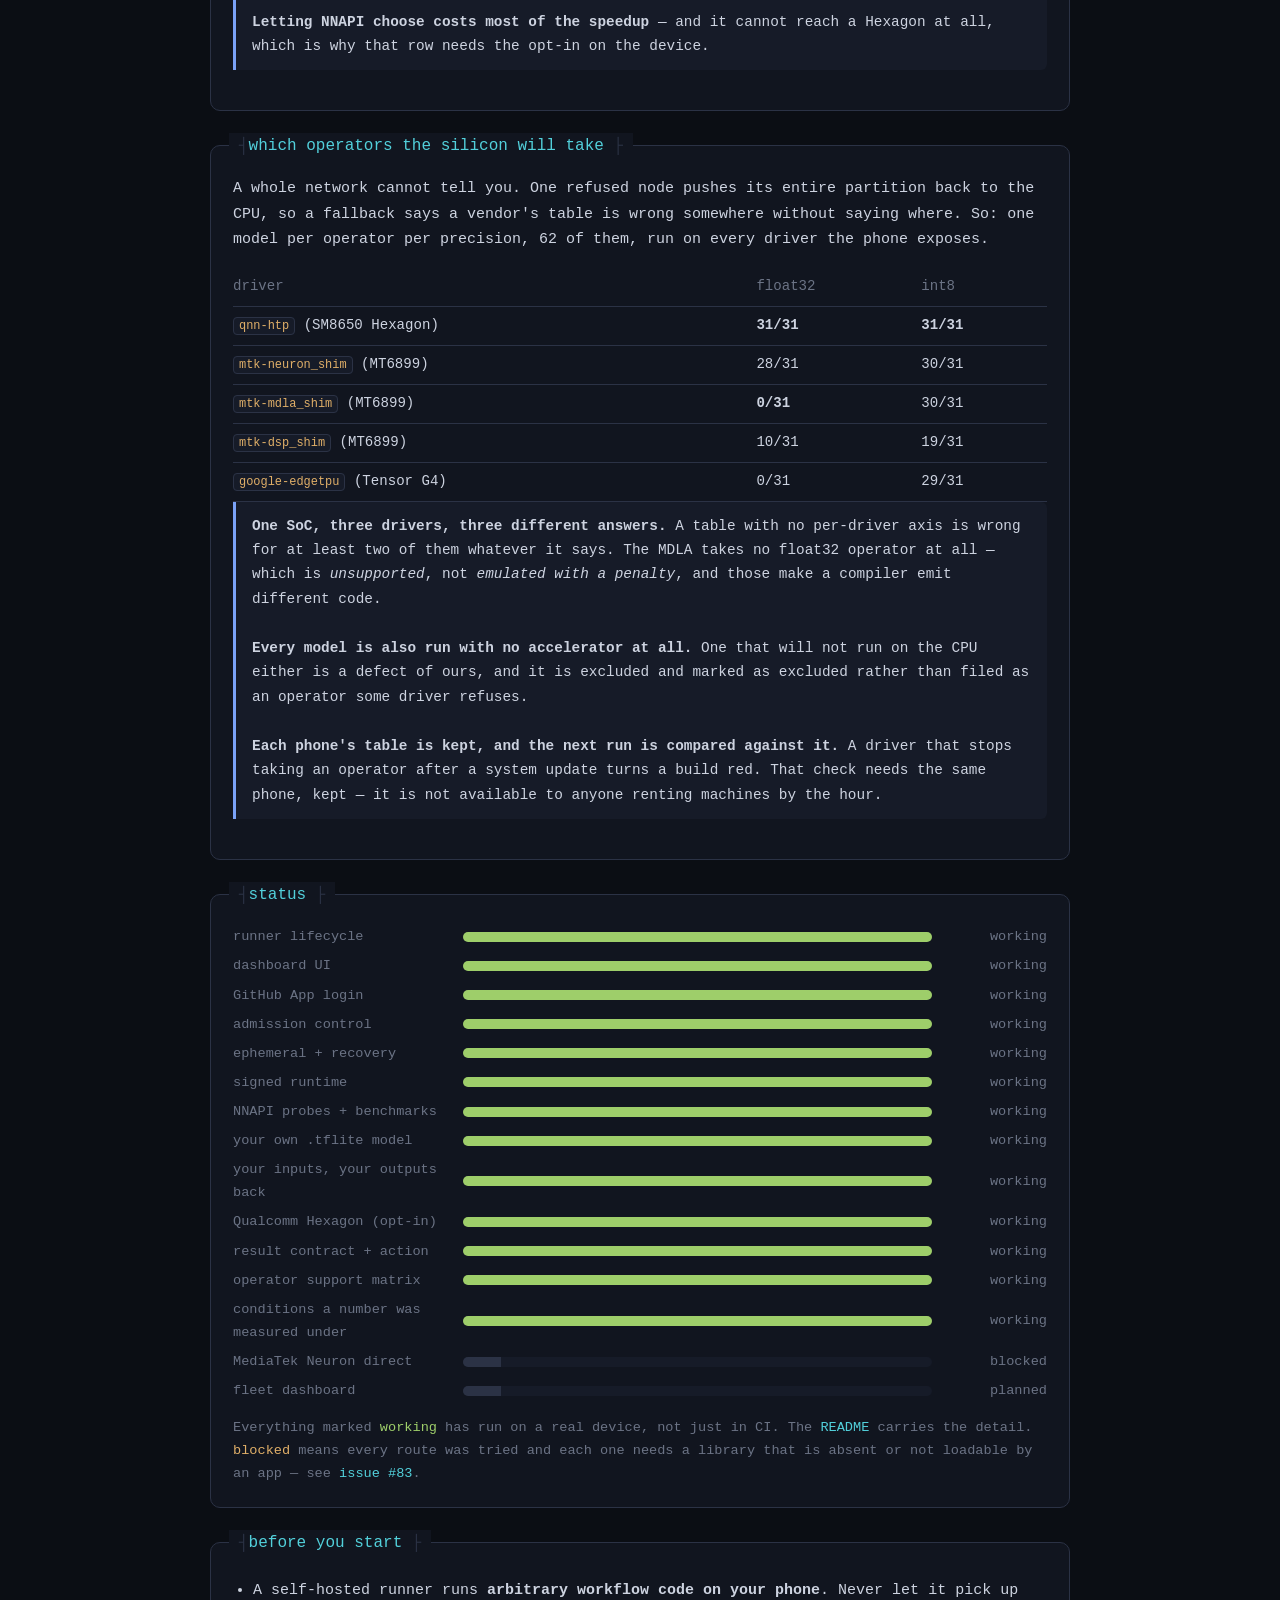
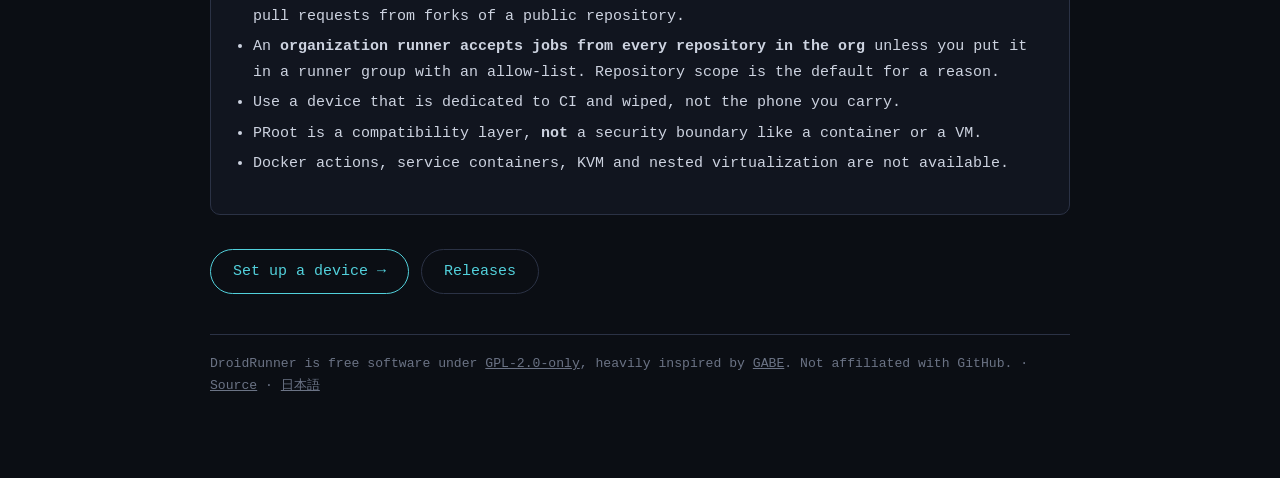
==== commit 8784d2df: "Bring the site and the matrix doc up to what v0.8.0 does The site had no mention of the operator mat" ====
--- a/site/index.html
+++ b/site/index.html
@@ -234,6 +234,37 @@
 </section>
 
 <section class="panel">
+  <h2>which operators the silicon will take</h2>
+  <p>
+    A whole network cannot tell you. One refused node pushes its entire partition back
+    to the CPU, so a fallback says a vendor's table is wrong somewhere without saying
+    where. So: one model per operator per precision, 62 of them, run on every driver
+    the phone exposes.
+  </p>
+  <table>
+    <tr><th>driver</th><th>float32</th><th>int8</th></tr>
+    <tr><td><code>qnn-htp</code> (SM8650 Hexagon)</td><td><b>31/31</b></td><td><b>31/31</b></td></tr>
+    <tr><td><code>mtk-neuron_shim</code> (MT6899)</td><td>28/31</td><td>30/31</td></tr>
+    <tr><td><code>mtk-mdla_shim</code> (MT6899)</td><td><b>0/31</b></td><td>30/31</td></tr>
+    <tr><td><code>mtk-dsp_shim</code> (MT6899)</td><td>10/31</td><td>19/31</td></tr>
+    <tr><td><code>google-edgetpu</code> (Tensor G4)</td><td>0/31</td><td>29/31</td></tr>
+  </table>
+  <div class="note">
+    <b>One SoC, three drivers, three different answers.</b> A table with no per-driver
+    axis is wrong for at least two of them whatever it says. The MDLA takes no float32
+    operator at all &mdash; which is <i>unsupported</i>, not <i>emulated with a
+    penalty</i>, and those make a compiler emit different code.<br><br>
+    <b>Every model is also run with no accelerator at all.</b> One that will not run on
+    the CPU either is a defect of ours, and it is excluded and marked as excluded
+    rather than filed as an operator some driver refuses.<br><br>
+    <b>Each phone's table is kept, and the next run is compared against it.</b> A
+    driver that stops taking an operator after a system update turns a build red. That
+    check needs the same phone, kept &mdash; it is not available to anyone renting
+    machines by the hour.
+  </div>
+</section>
+
+<section class="panel">
   <h2>status</h2>
   <div class="meter"><span class="name">runner lifecycle</span><span class="bar"><i style="width:100%"></i></span><span class="val">working</span></div>
   <div class="meter"><span class="name">dashboard UI</span><span class="bar"><i style="width:100%"></i></span><span class="val">working</span></div>
@@ -246,6 +277,8 @@
   <div class="meter"><span class="name">your inputs, your outputs back</span><span class="bar"><i style="width:100%"></i></span><span class="val">working</span></div>
   <div class="meter"><span class="name">Qualcomm Hexagon (opt-in)</span><span class="bar"><i style="width:100%"></i></span><span class="val">working</span></div>
   <div class="meter"><span class="name">result contract + action</span><span class="bar"><i style="width:100%"></i></span><span class="val">working</span></div>
+  <div class="meter"><span class="name">operator support matrix</span><span class="bar"><i style="width:100%"></i></span><span class="val">working</span></div>
+  <div class="meter"><span class="name">conditions a number was measured under</span><span class="bar"><i style="width:100%"></i></span><span class="val">working</span></div>
   <div class="meter"><span class="name">MediaTek Neuron direct</span><span class="bar none"><i style="width:8%"></i></span><span class="val">blocked</span></div>
   <div class="meter"><span class="name">fleet dashboard</span><span class="bar none"><i style="width:8%"></i></span><span class="val">planned</span></div>
   <p style="color:var(--dim);font-size:.85rem;margin-bottom:0">
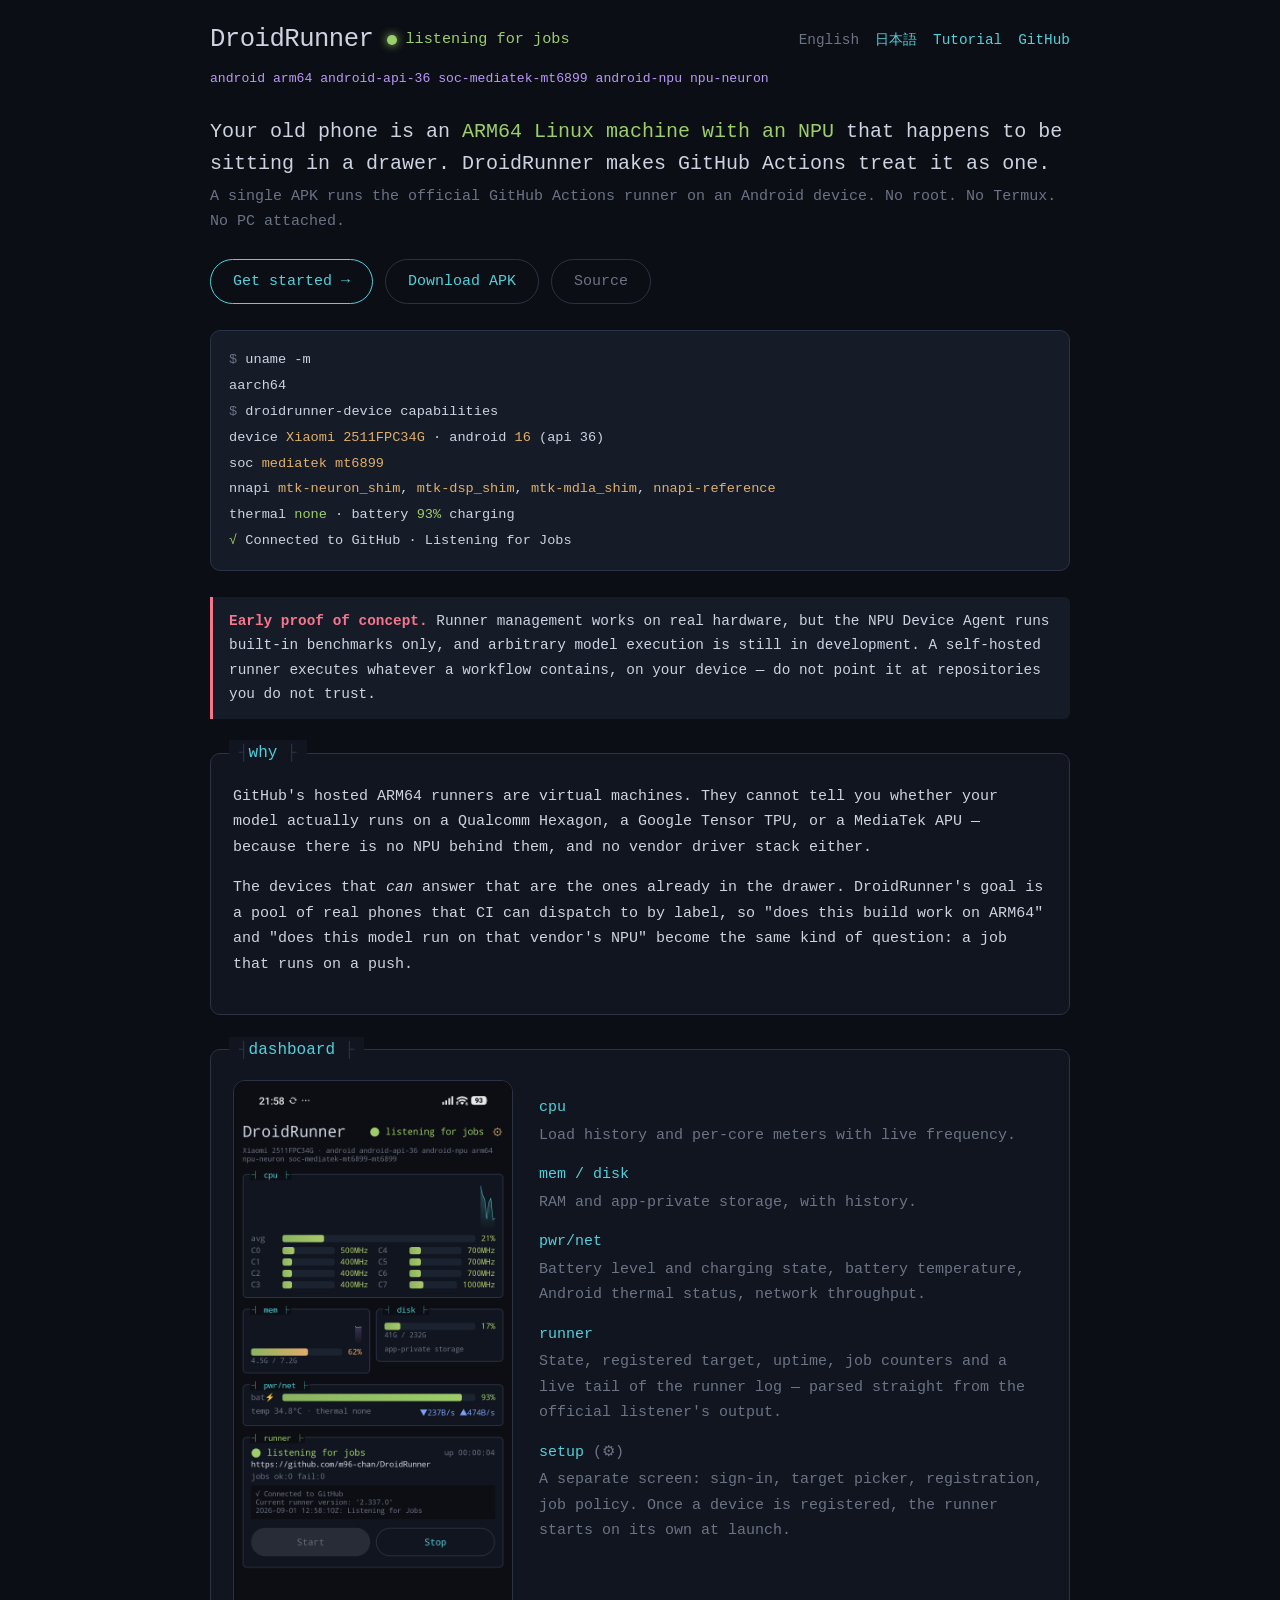
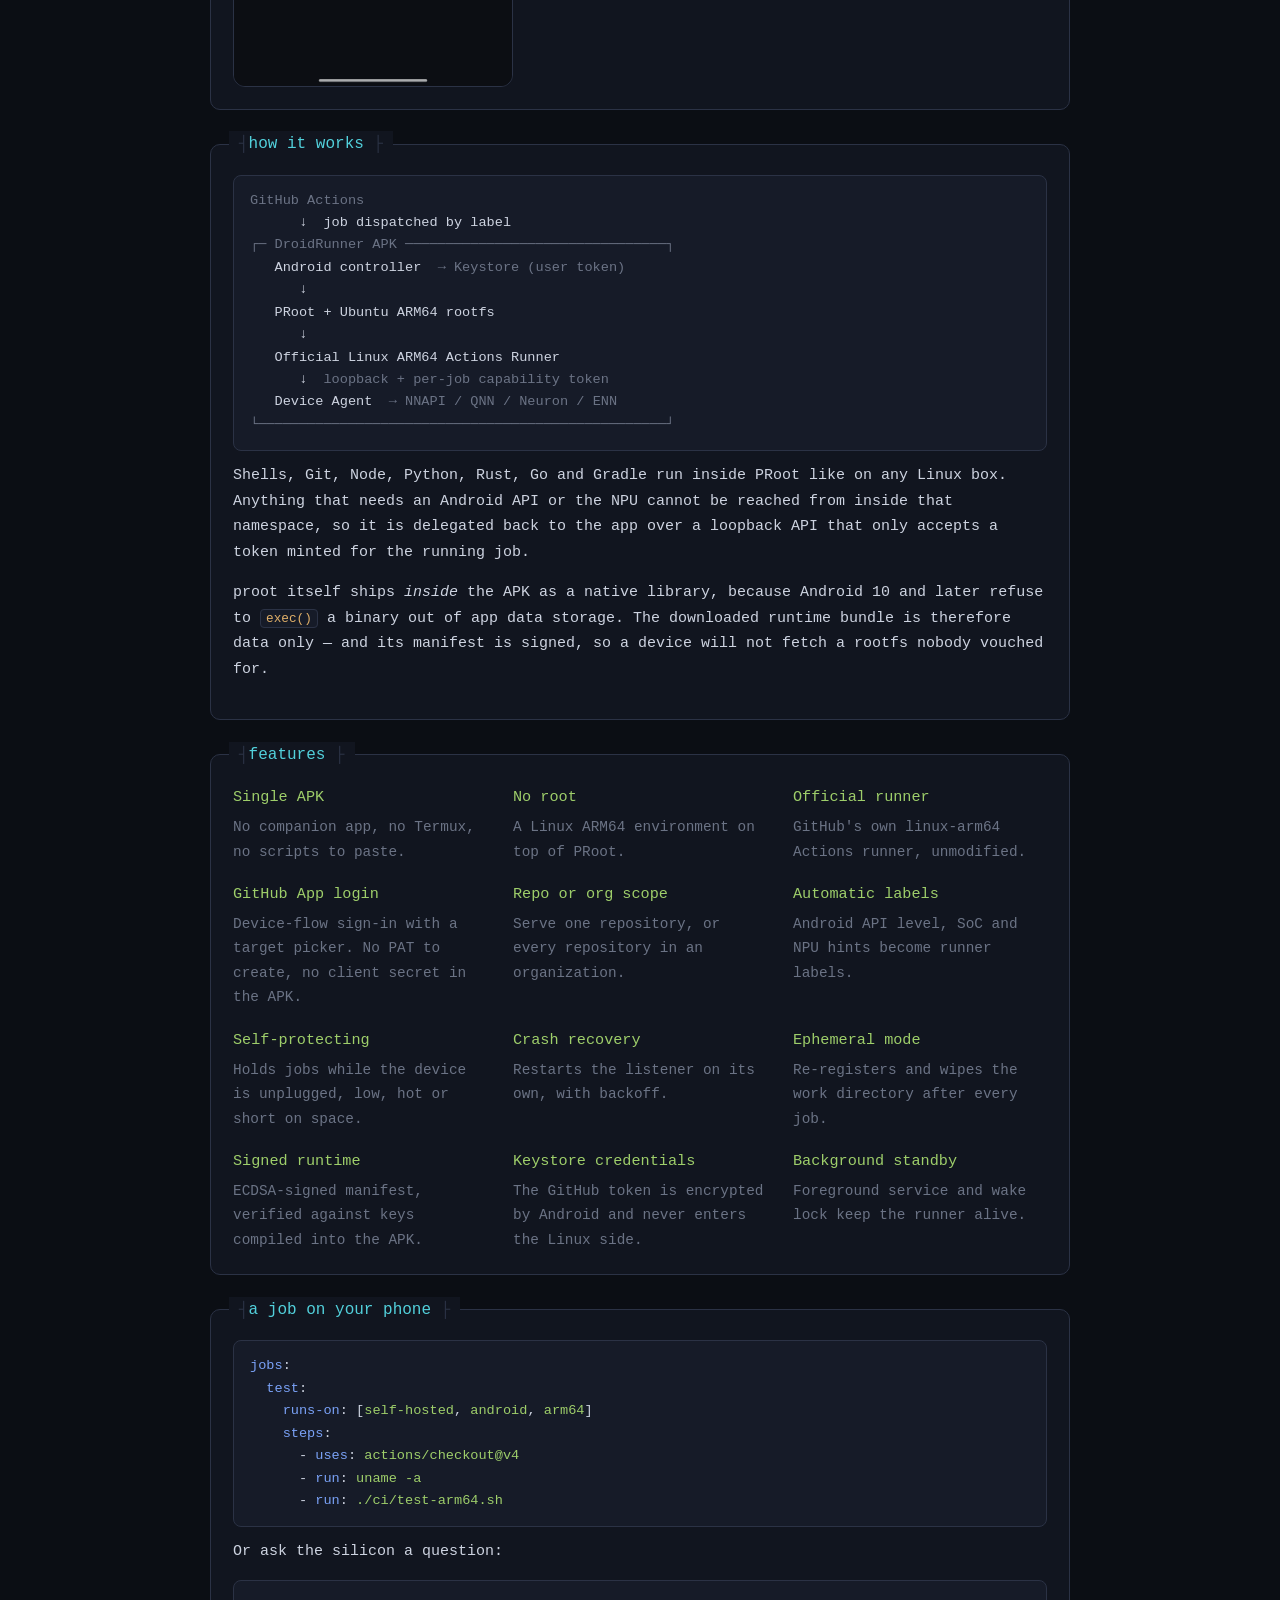
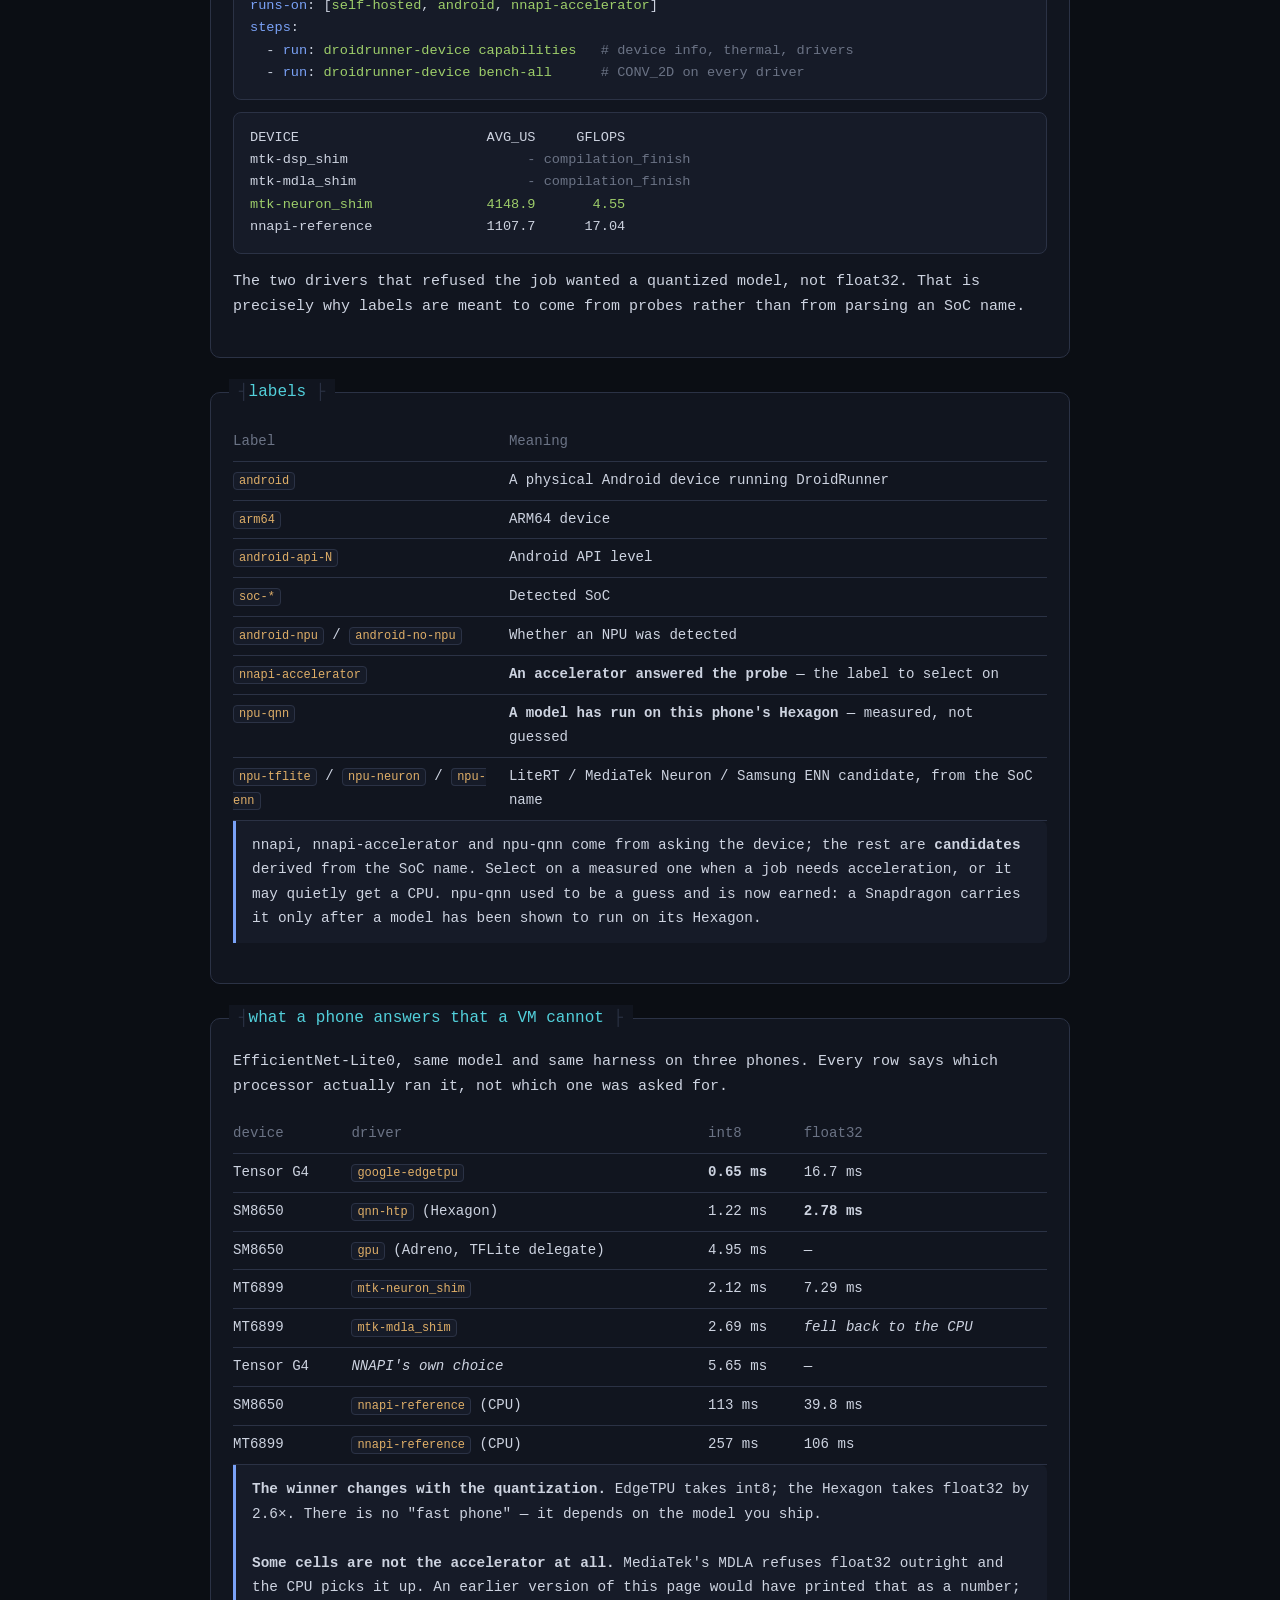
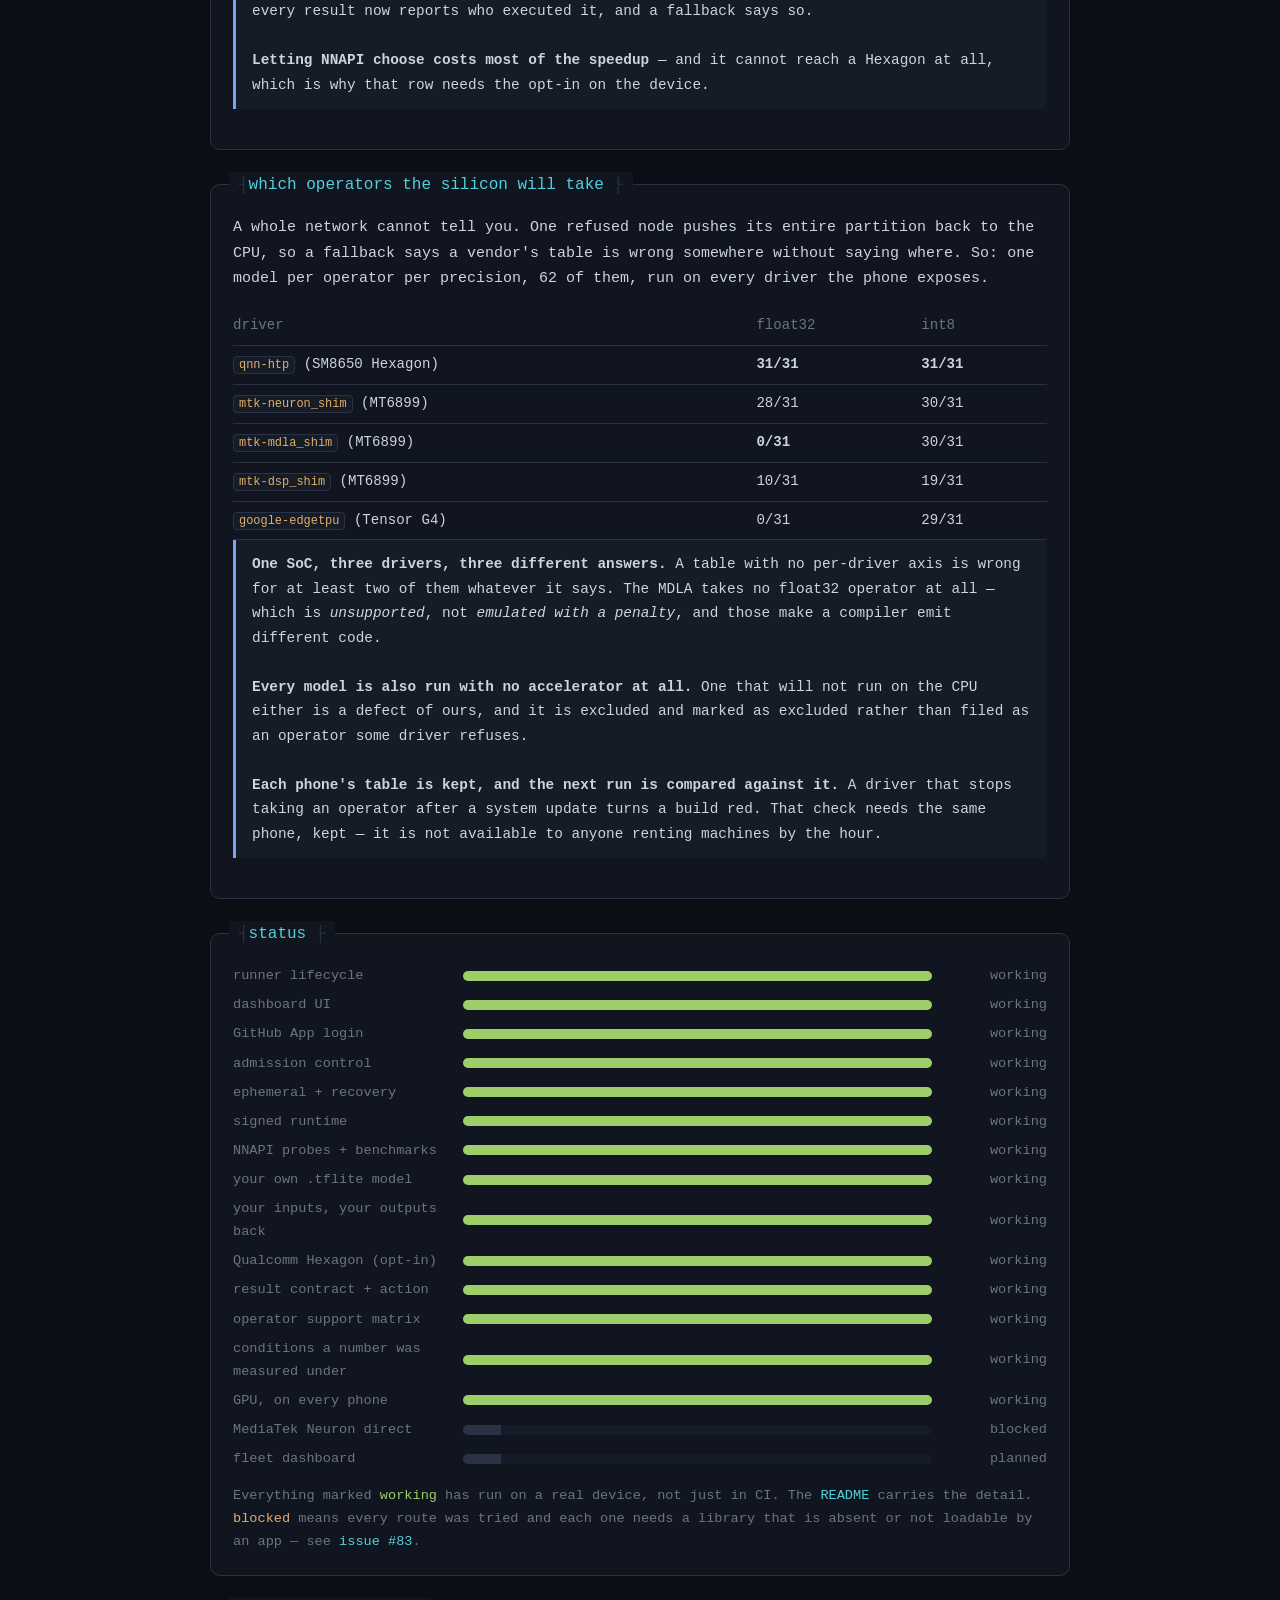
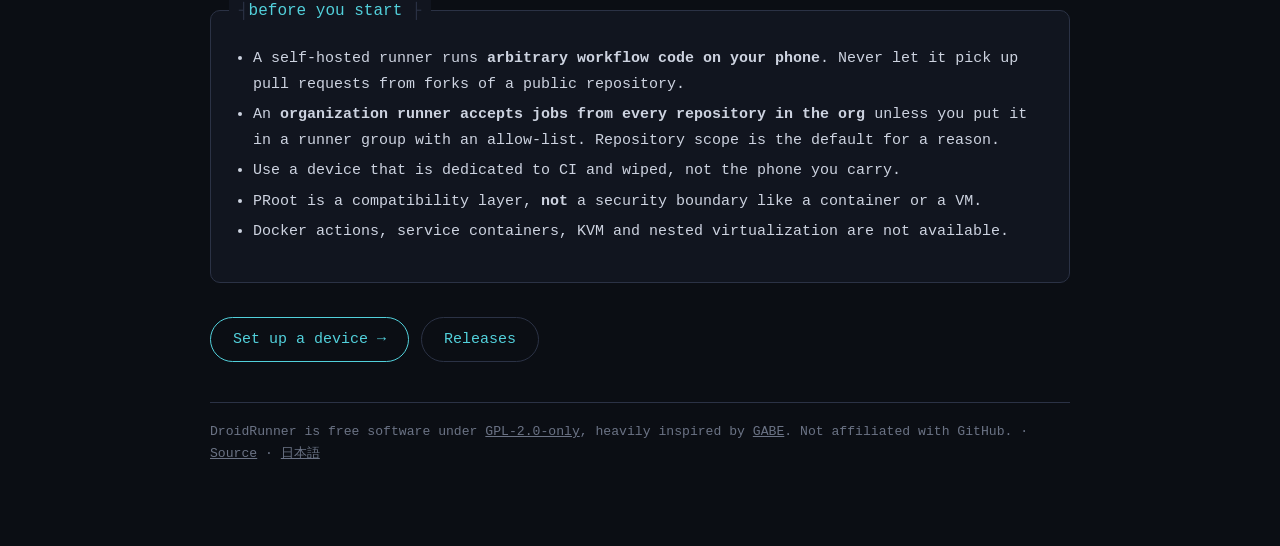
==== commit 7740b9cb: "Say that the GPU exists, before releasing it `--device gpu` was reachable and documented nowhere — n" ====
--- a/site/index.html
+++ b/site/index.html
@@ -214,6 +214,7 @@
     <tr><th>device</th><th>driver</th><th>int8</th><th>float32</th></tr>
     <tr><td>Tensor G4</td><td><code>google-edgetpu</code></td><td><b>0.65 ms</b></td><td>16.7 ms</td></tr>
     <tr><td>SM8650</td><td><code>qnn-htp</code> (Hexagon)</td><td>1.22 ms</td><td><b>2.78 ms</b></td></tr>
+    <tr><td>SM8650</td><td><code>gpu</code> (Adreno, TFLite delegate)</td><td>4.95 ms</td><td>&mdash;</td></tr>
     <tr><td>MT6899</td><td><code>mtk-neuron_shim</code></td><td>2.12 ms</td><td>7.29 ms</td></tr>
     <tr><td>MT6899</td><td><code>mtk-mdla_shim</code></td><td>2.69 ms</td><td><i>fell back to the CPU</i></td></tr>
     <tr><td>Tensor G4</td><td><i>NNAPI's own choice</i></td><td>5.65 ms</td><td>&mdash;</td></tr>
@@ -279,6 +280,7 @@
   <div class="meter"><span class="name">result contract + action</span><span class="bar"><i style="width:100%"></i></span><span class="val">working</span></div>
   <div class="meter"><span class="name">operator support matrix</span><span class="bar"><i style="width:100%"></i></span><span class="val">working</span></div>
   <div class="meter"><span class="name">conditions a number was measured under</span><span class="bar"><i style="width:100%"></i></span><span class="val">working</span></div>
+  <div class="meter"><span class="name">GPU, on every phone</span><span class="bar"><i style="width:100%"></i></span><span class="val">working</span></div>
   <div class="meter"><span class="name">MediaTek Neuron direct</span><span class="bar none"><i style="width:8%"></i></span><span class="val">blocked</span></div>
   <div class="meter"><span class="name">fleet dashboard</span><span class="bar none"><i style="width:8%"></i></span><span class="val">planned</span></div>
   <p style="color:var(--dim);font-size:.85rem;margin-bottom:0">
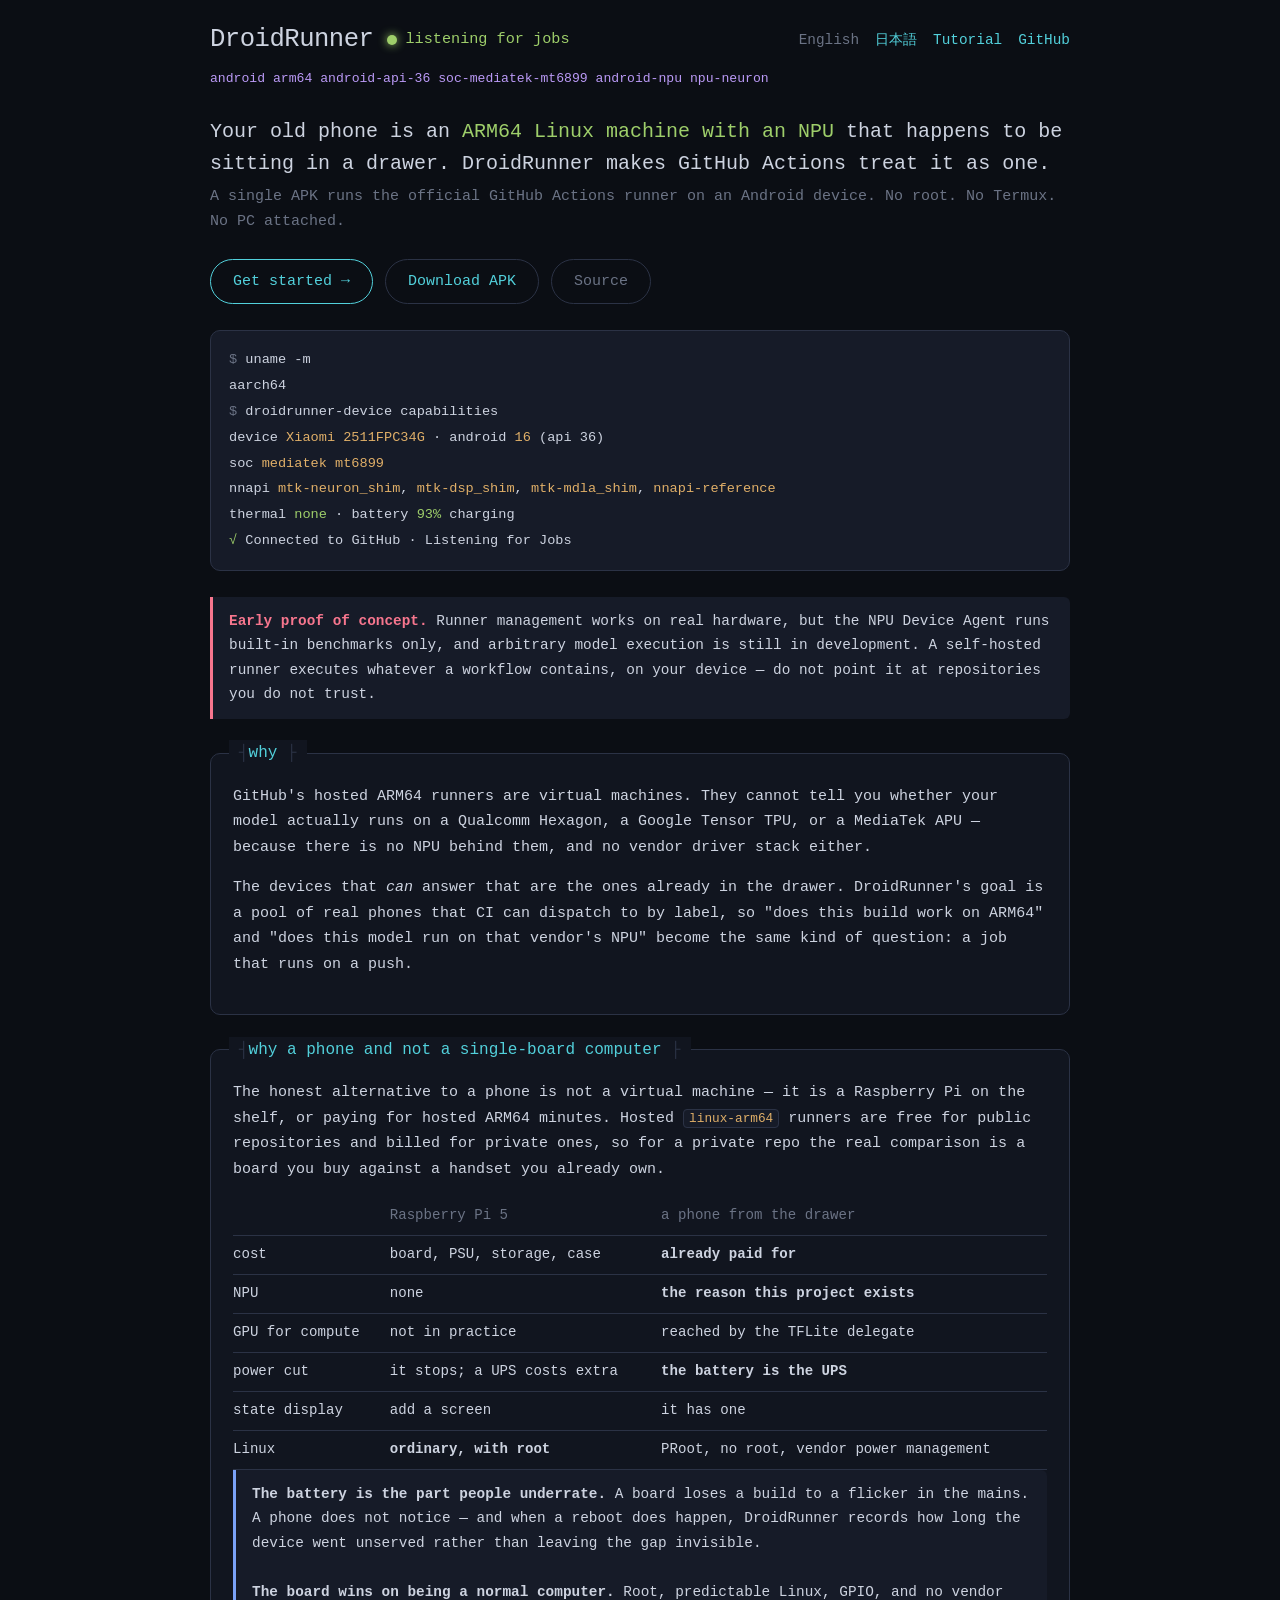
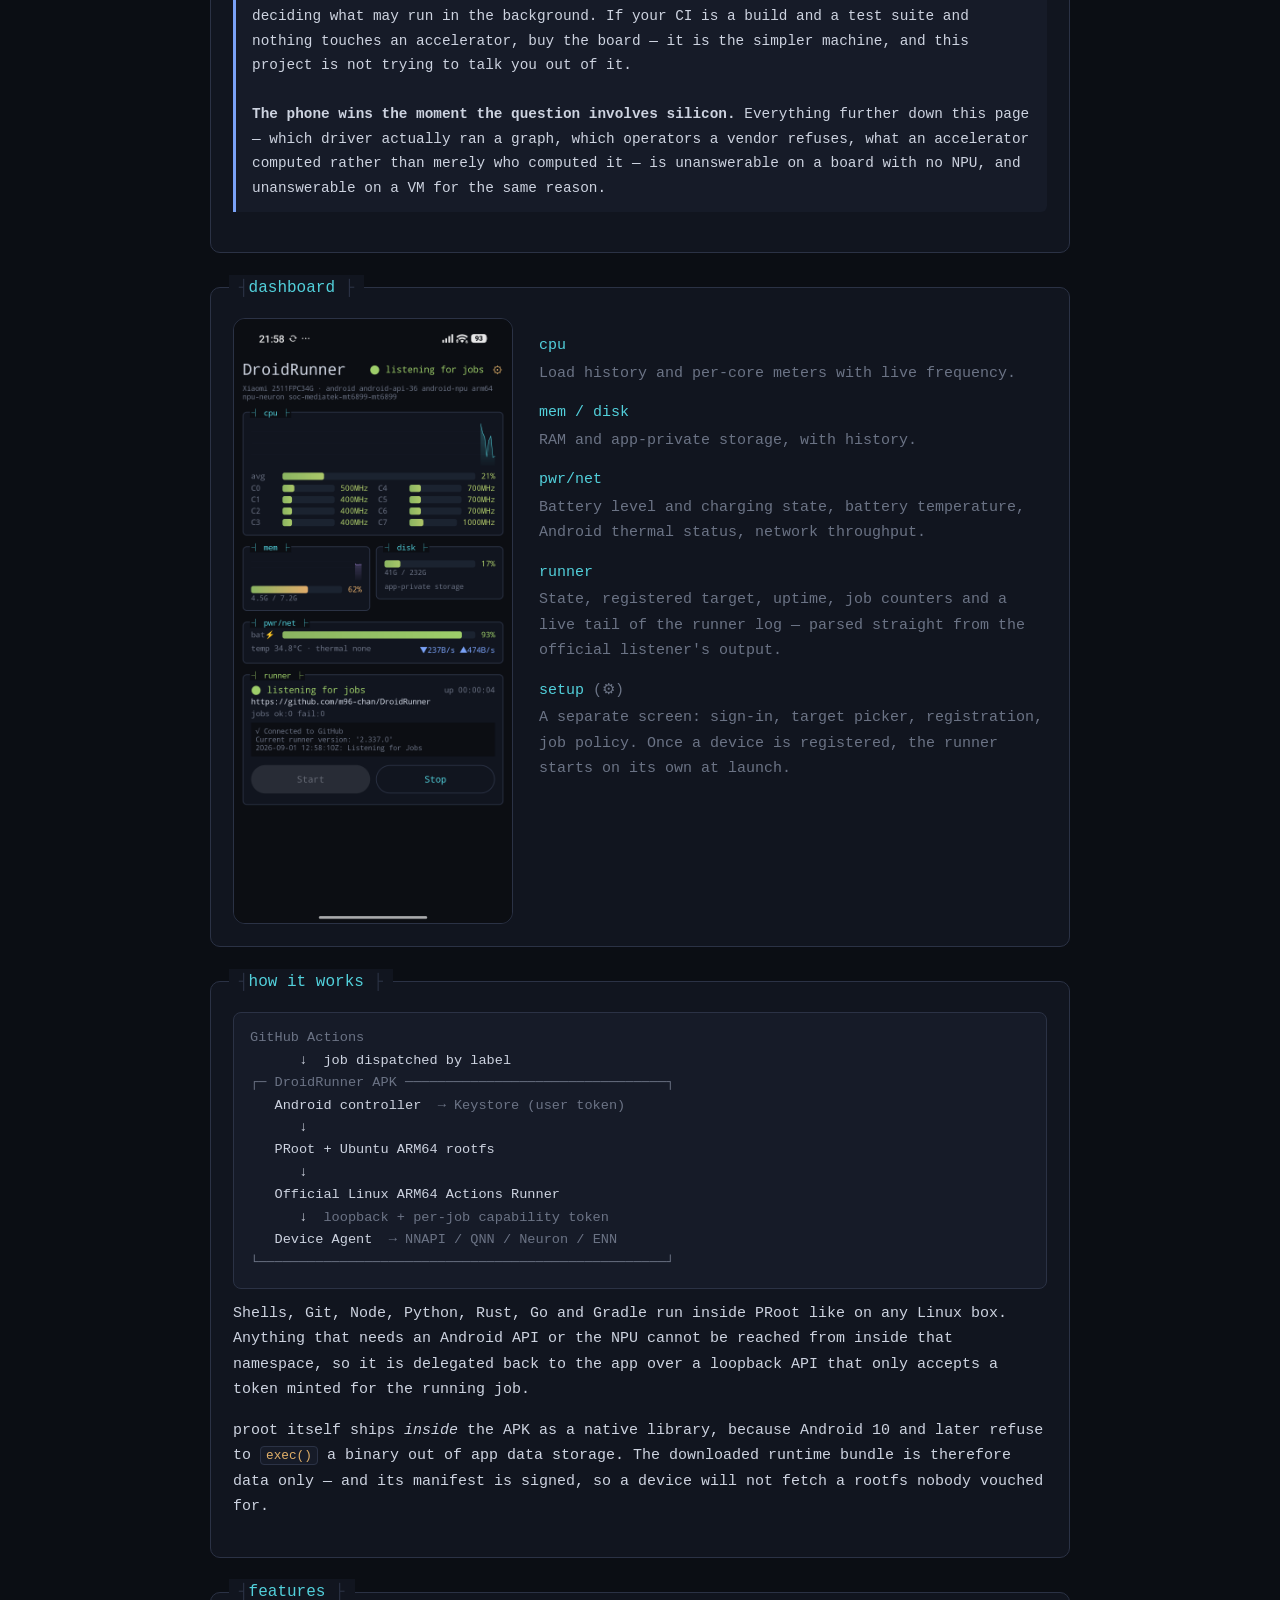
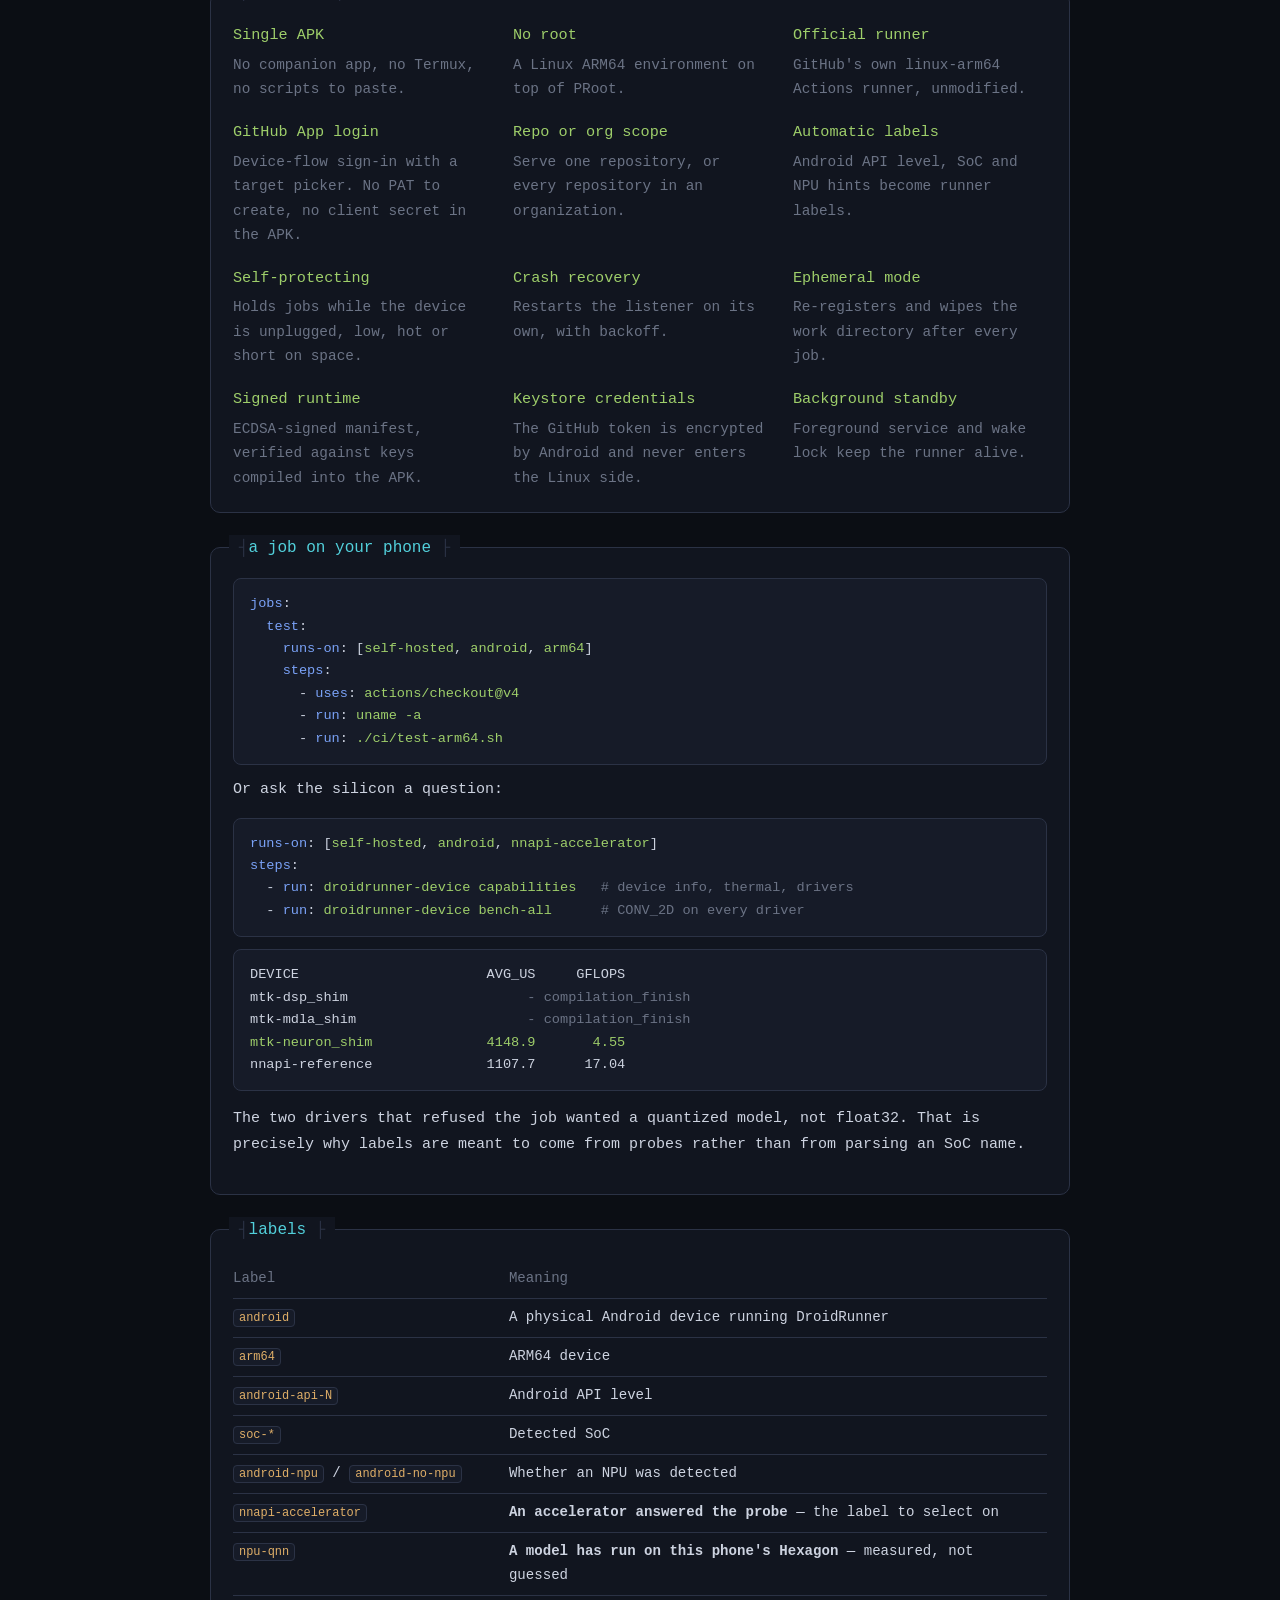
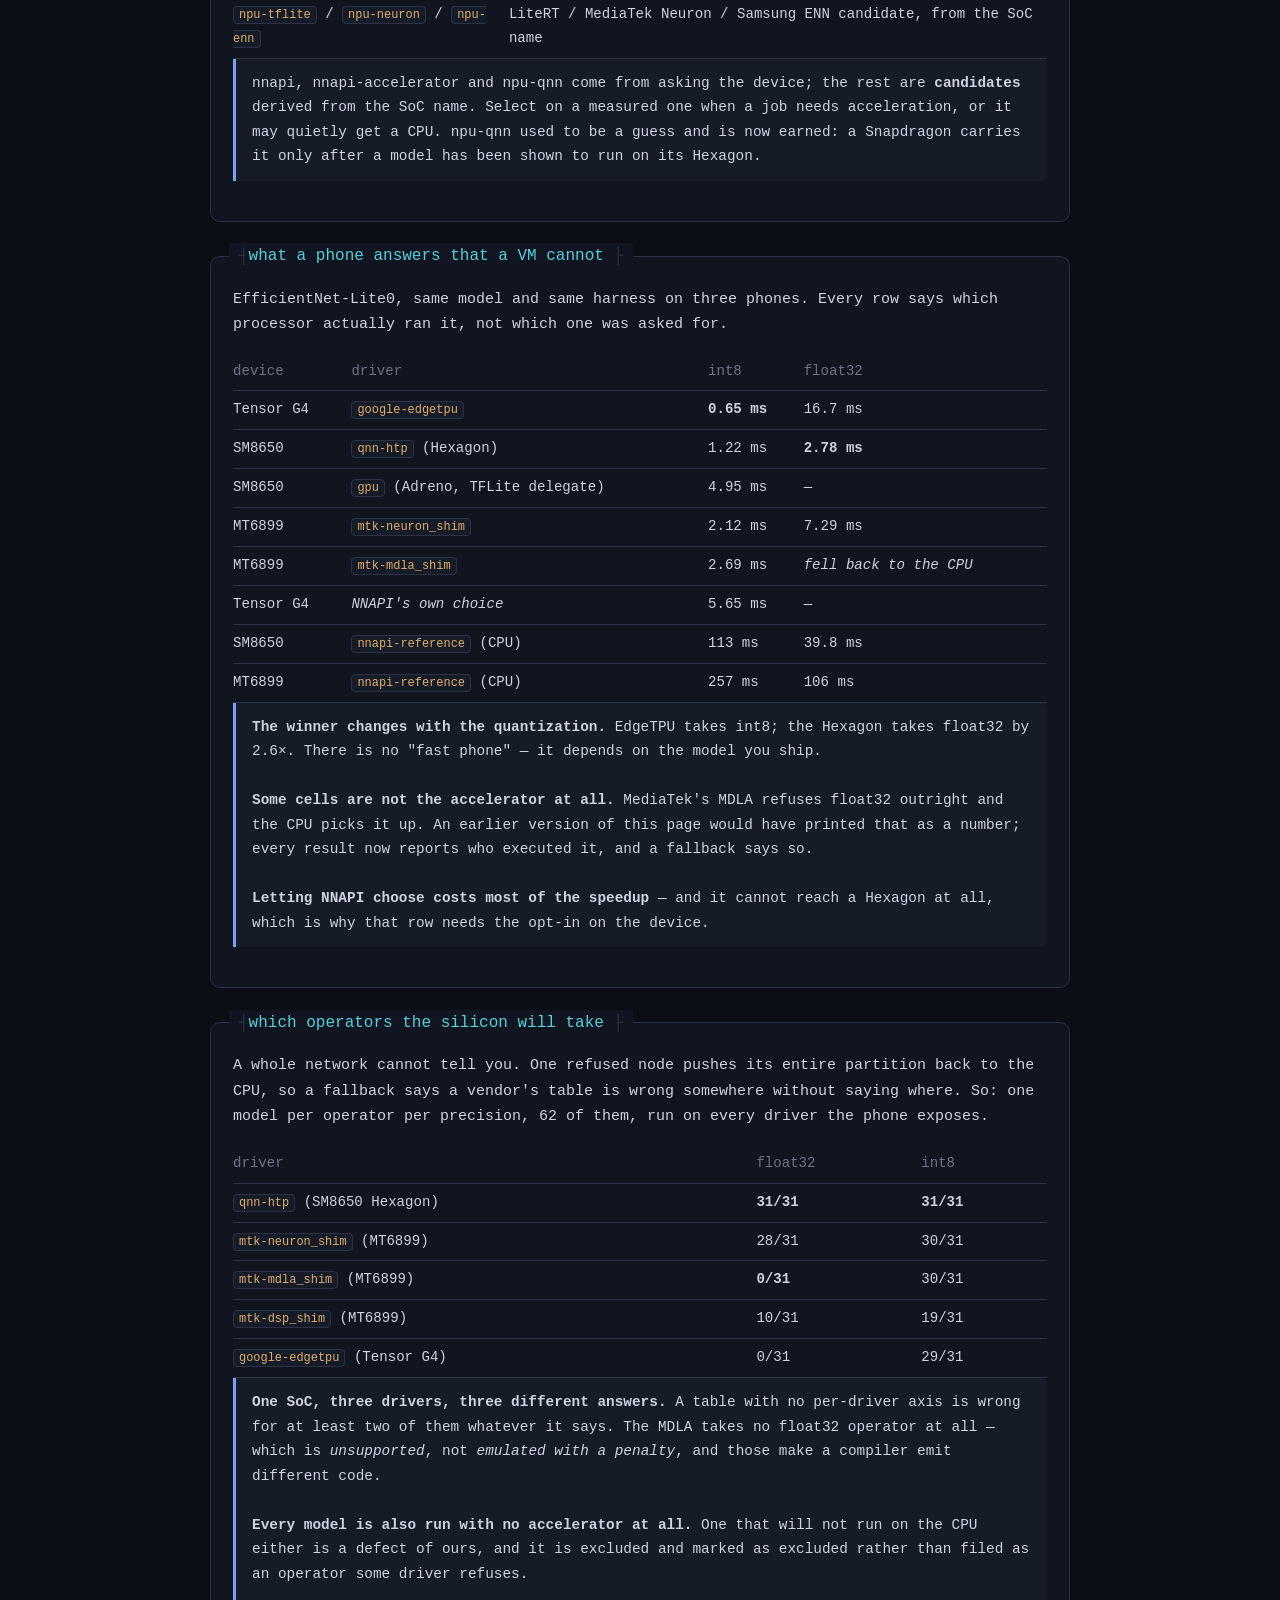
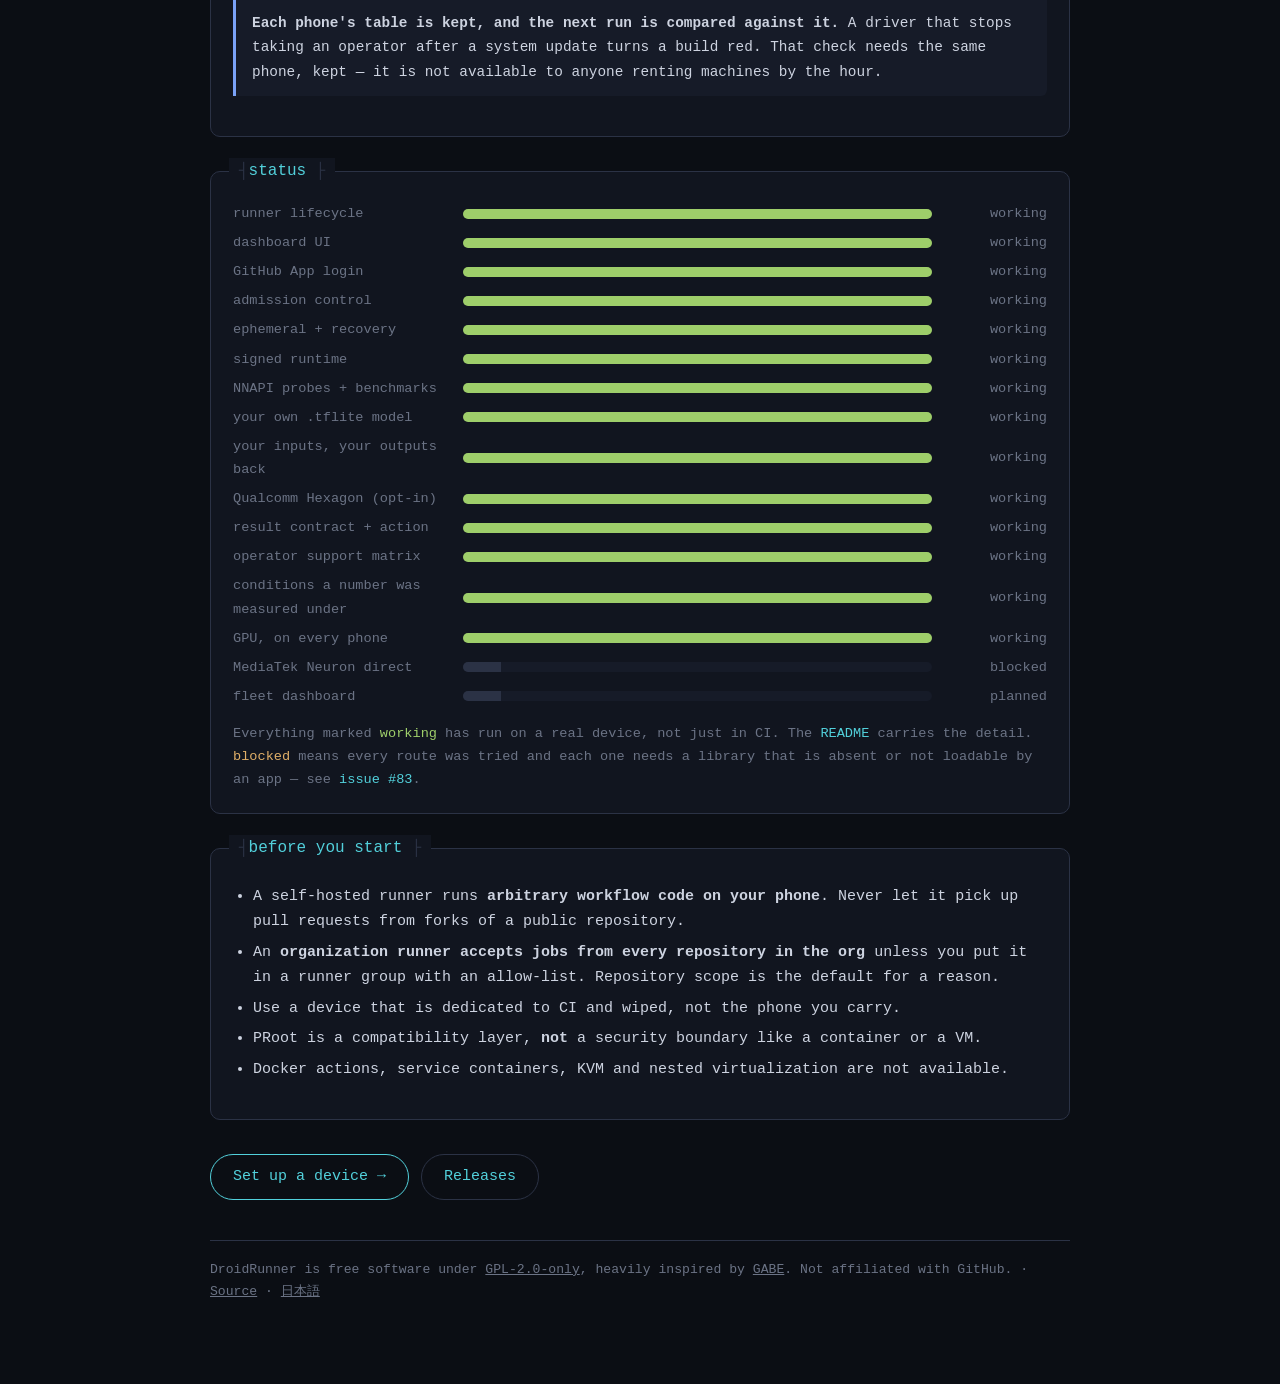
==== commit a89dbf1b: "Answer the comparison a reader is actually making The page argued against hosted VMs, which is the c" ====
--- a/site/index.html
+++ b/site/index.html
@@ -81,6 +81,40 @@
     "does this build work on ARM64" and "does this model run on that vendor's NPU"
     become the same kind of question: a job that runs on a push.
   </p>
+</section>
+
+<section class="panel">
+  <h2>why a phone and not a single-board computer</h2>
+  <p>
+    The honest alternative to a phone is not a virtual machine &mdash; it is a Raspberry
+    Pi on the shelf, or paying for hosted ARM64 minutes. Hosted <code>linux-arm64</code>
+    runners are free for public repositories and billed for private ones, so for a
+    private repo the real comparison is a board you buy against a handset you already
+    own.
+  </p>
+  <table>
+    <tr><th></th><th>Raspberry Pi 5</th><th>a phone from the drawer</th></tr>
+    <tr><td>cost</td><td>board, PSU, storage, case</td><td><b>already paid for</b></td></tr>
+    <tr><td>NPU</td><td>none</td><td><b>the reason this project exists</b></td></tr>
+    <tr><td>GPU for compute</td><td>not in practice</td><td>reached by the TFLite delegate</td></tr>
+    <tr><td>power cut</td><td>it stops; a UPS costs extra</td><td><b>the battery is the UPS</b></td></tr>
+    <tr><td>state display</td><td>add a screen</td><td>it has one</td></tr>
+    <tr><td>Linux</td><td><b>ordinary, with root</b></td><td>PRoot, no root, vendor power management</td></tr>
+  </table>
+  <div class="note">
+    <b>The battery is the part people underrate.</b> A board loses a build to a flicker
+    in the mains. A phone does not notice &mdash; and when a reboot does happen,
+    DroidRunner records how long the device went unserved rather than leaving the gap
+    invisible.<br><br>
+    <b>The board wins on being a normal computer.</b> Root, predictable Linux, GPIO, and
+    no vendor deciding what may run in the background. If your CI is a build and a test
+    suite and nothing touches an accelerator, buy the board &mdash; it is the simpler
+    machine, and this project is not trying to talk you out of it.<br><br>
+    <b>The phone wins the moment the question involves silicon.</b> Everything further
+    down this page &mdash; which driver actually ran a graph, which operators a vendor
+    refuses, what an accelerator computed rather than merely who computed it &mdash; is
+    unanswerable on a board with no NPU, and unanswerable on a VM for the same reason.
+  </div>
 </section>
 
 <section class="panel">
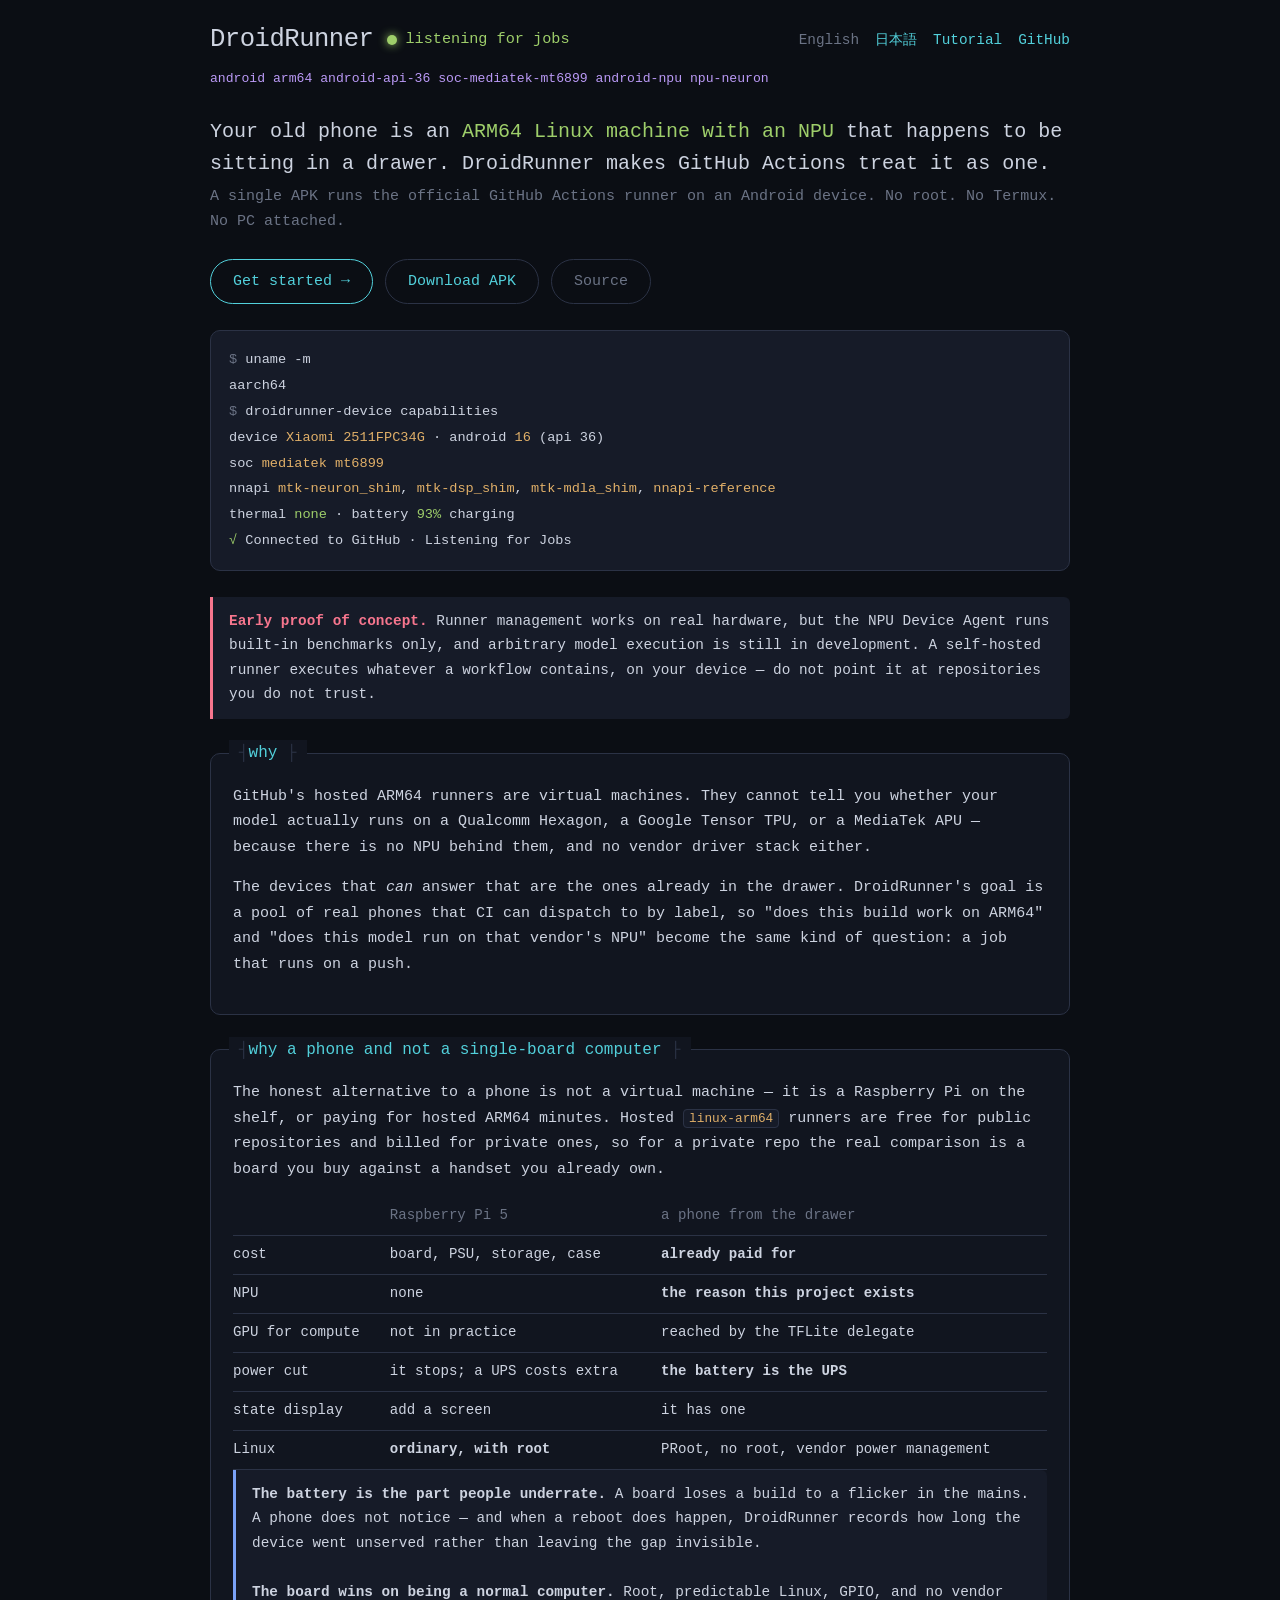
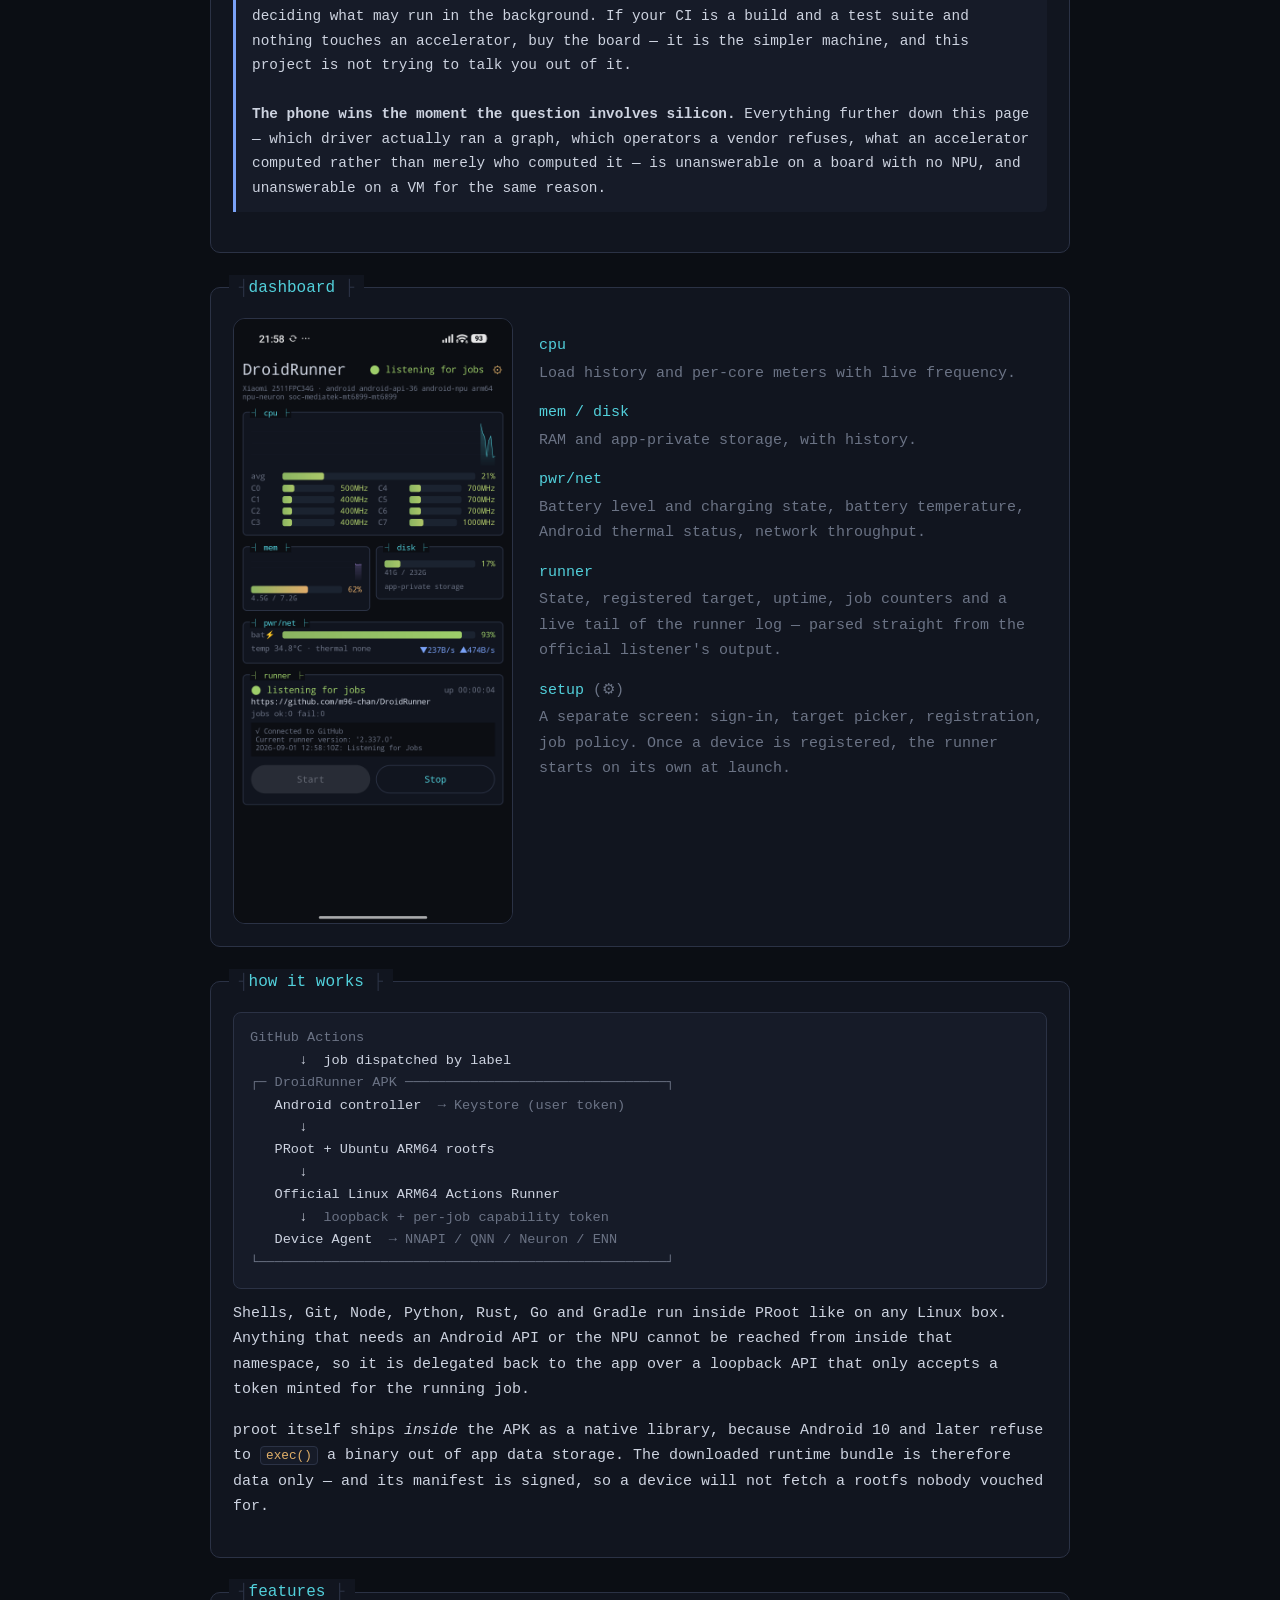
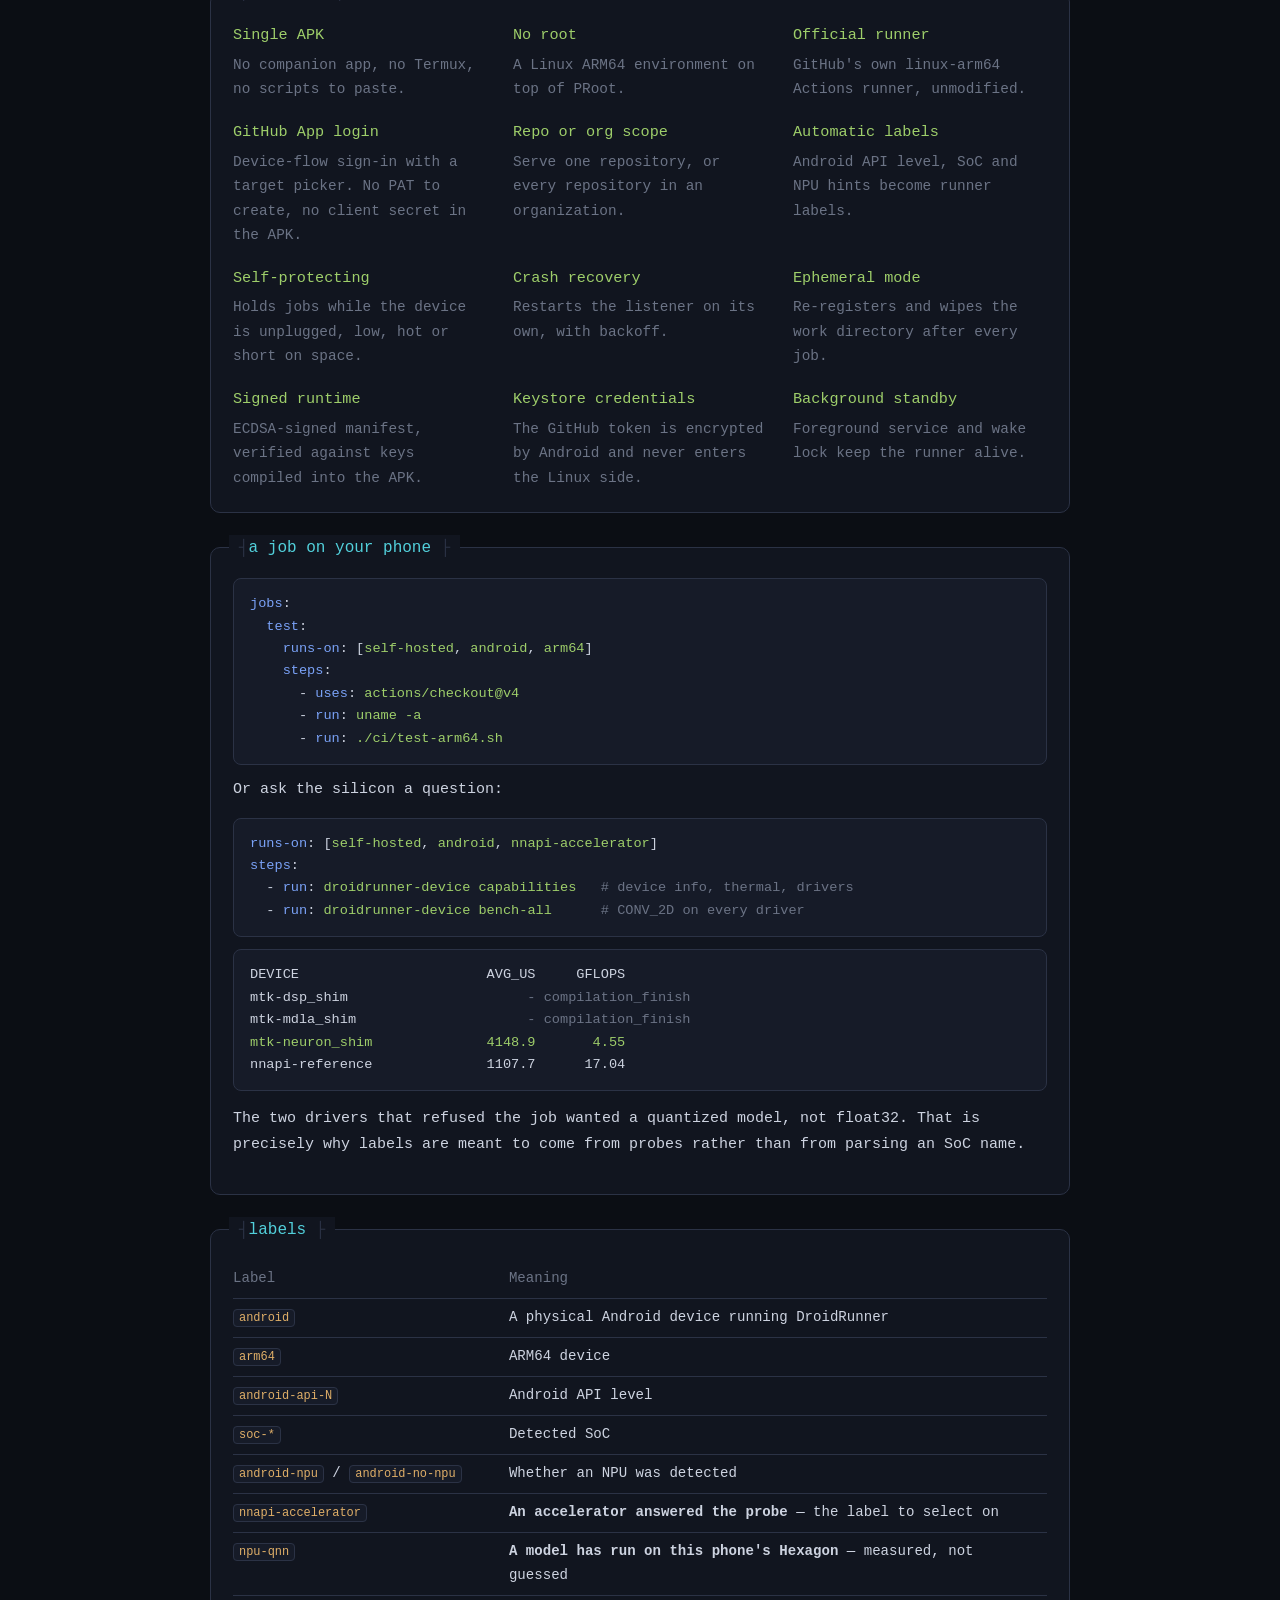
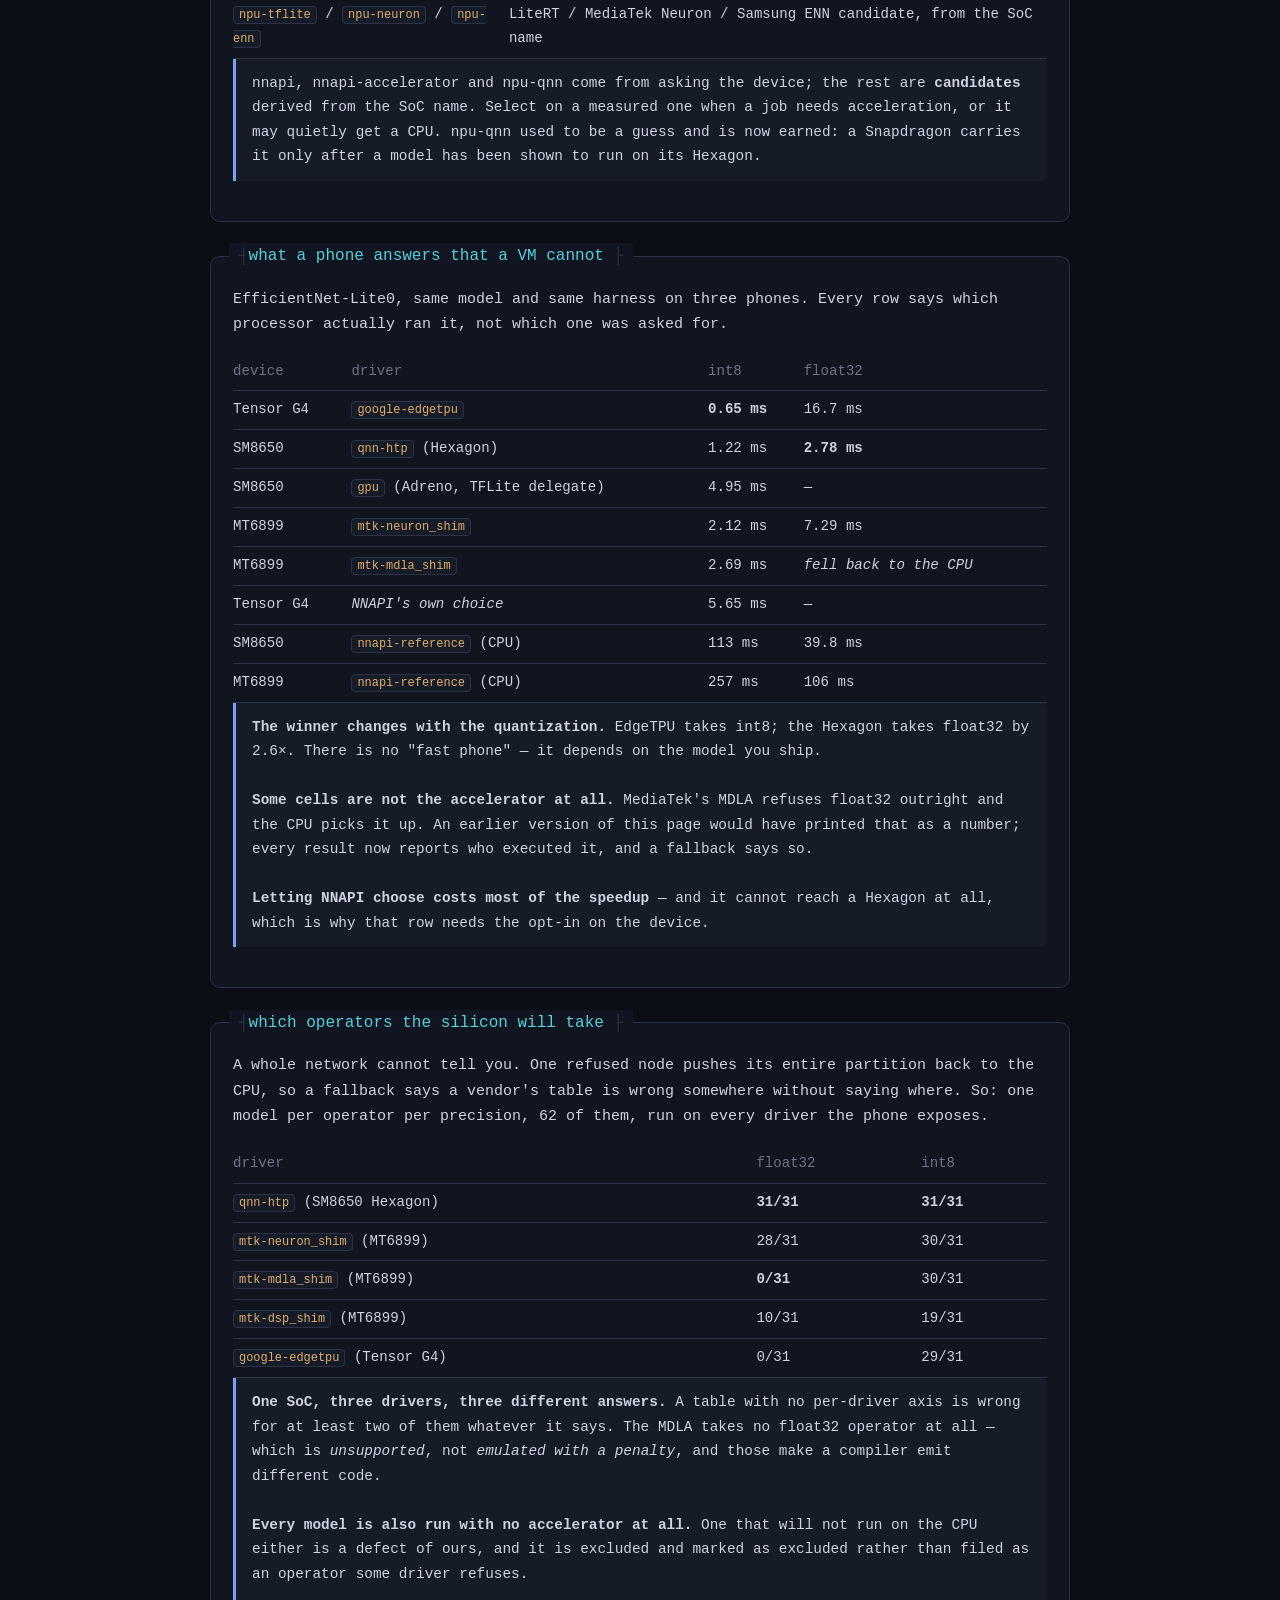
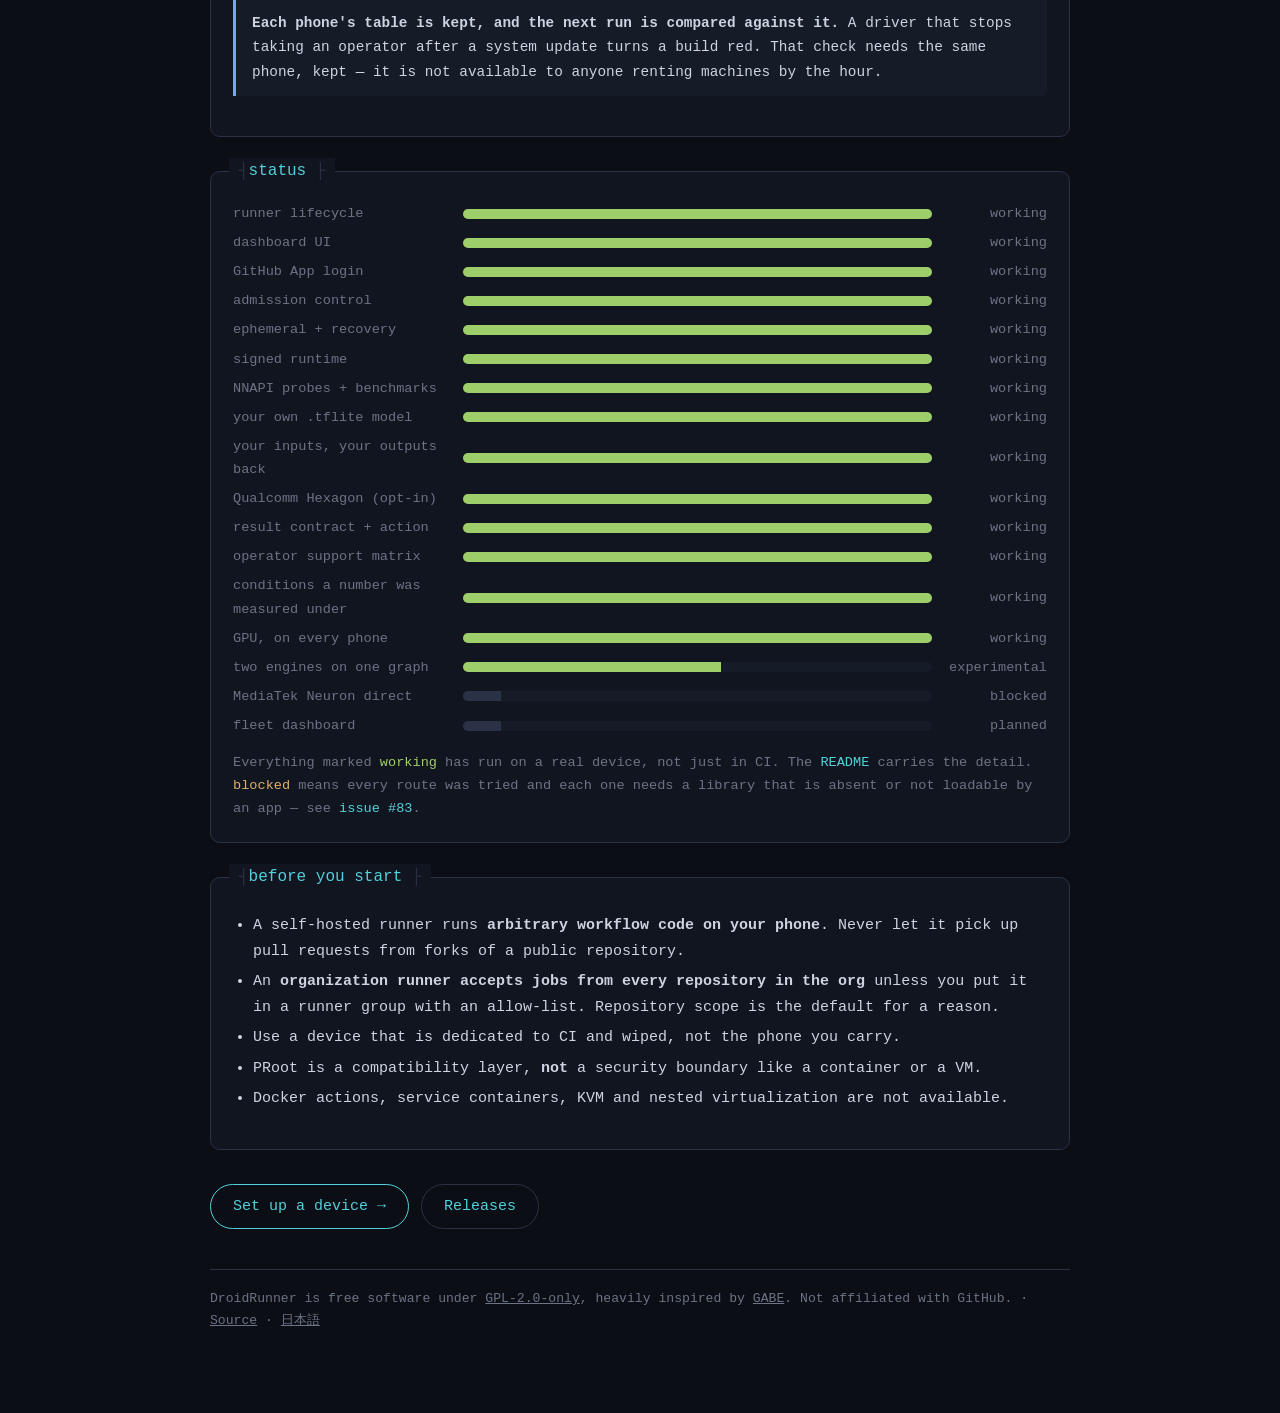
==== commit 607cfb6d: "Put the two open gaps on the roadmap, and the experiment on the status board The roadmap's unchecked" ====
--- a/site/index.html
+++ b/site/index.html
@@ -315,6 +315,7 @@
   <div class="meter"><span class="name">operator support matrix</span><span class="bar"><i style="width:100%"></i></span><span class="val">working</span></div>
   <div class="meter"><span class="name">conditions a number was measured under</span><span class="bar"><i style="width:100%"></i></span><span class="val">working</span></div>
   <div class="meter"><span class="name">GPU, on every phone</span><span class="bar"><i style="width:100%"></i></span><span class="val">working</span></div>
+  <div class="meter"><span class="name">two engines on one graph</span><span class="bar"><i style="width:55%"></i></span><span class="val">experimental</span></div>
   <div class="meter"><span class="name">MediaTek Neuron direct</span><span class="bar none"><i style="width:8%"></i></span><span class="val">blocked</span></div>
   <div class="meter"><span class="name">fleet dashboard</span><span class="bar none"><i style="width:8%"></i></span><span class="val">planned</span></div>
   <p style="color:var(--dim);font-size:.85rem;margin-bottom:0">
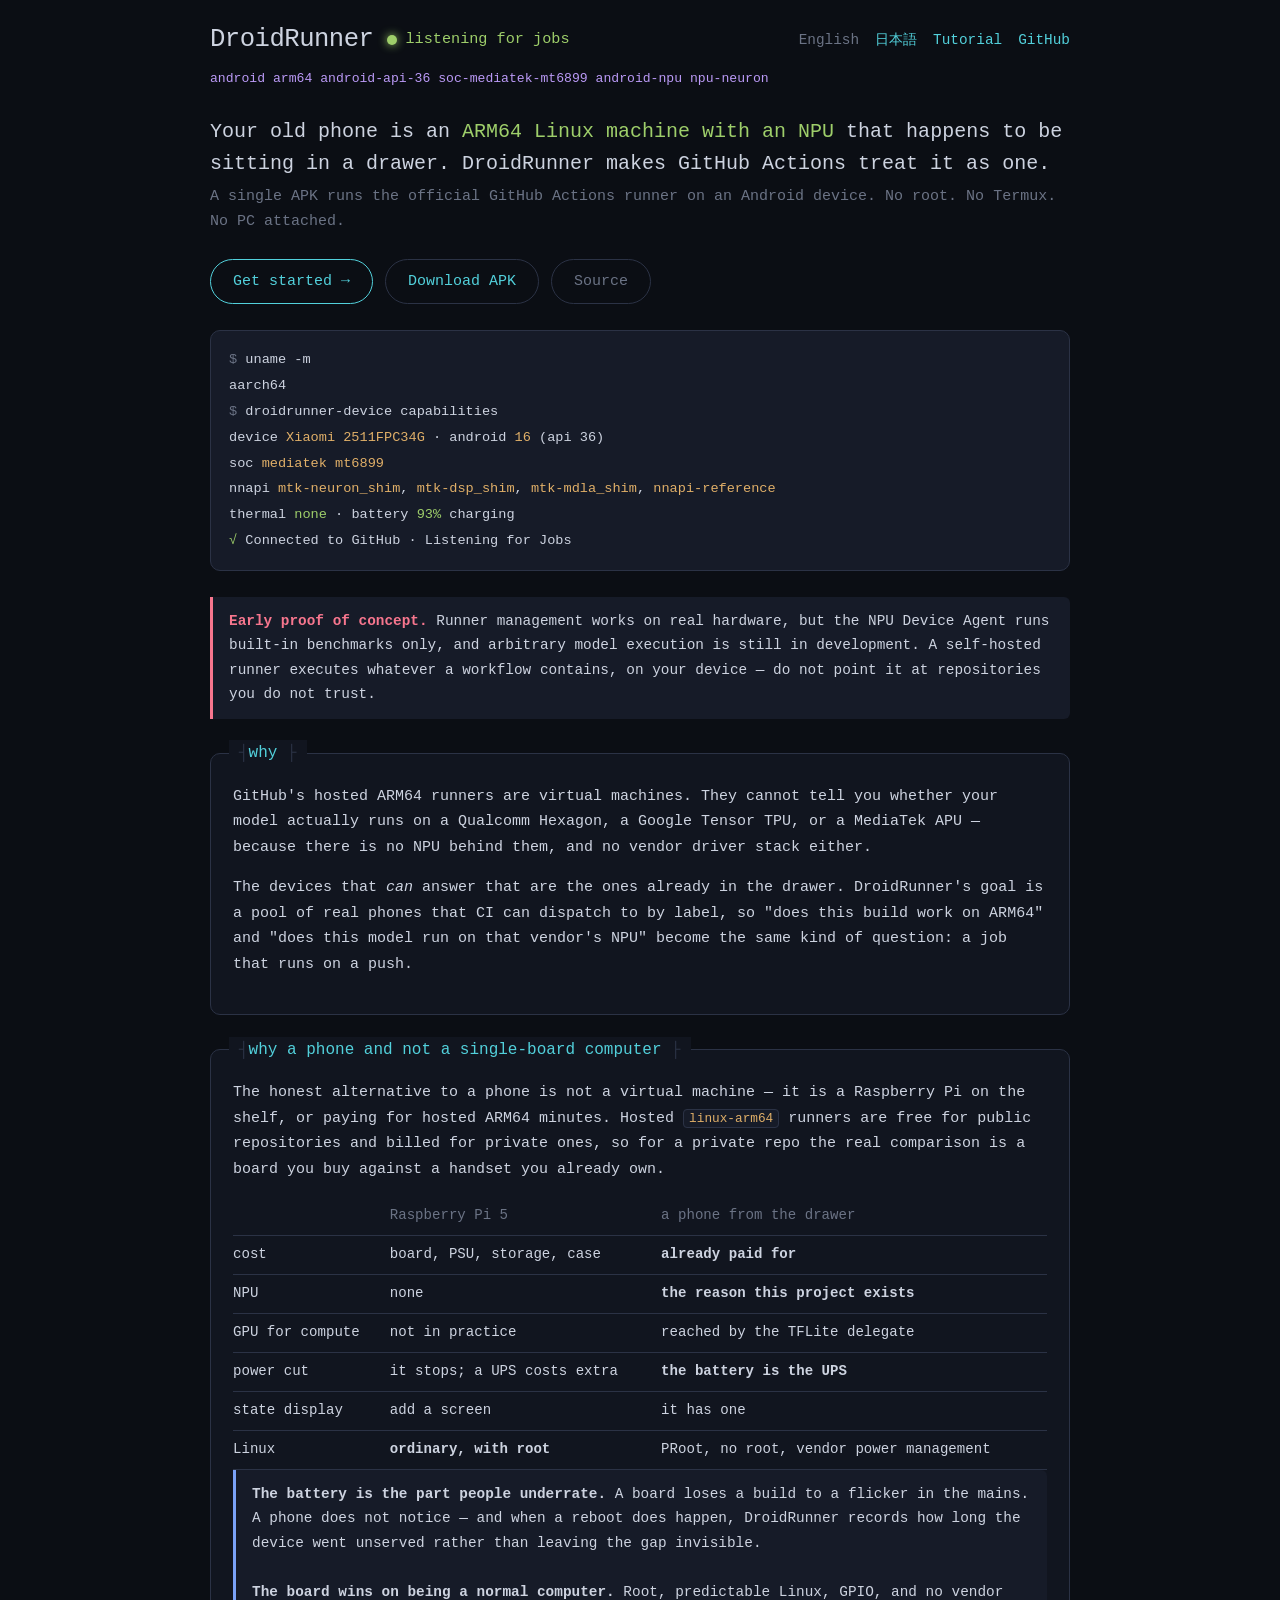
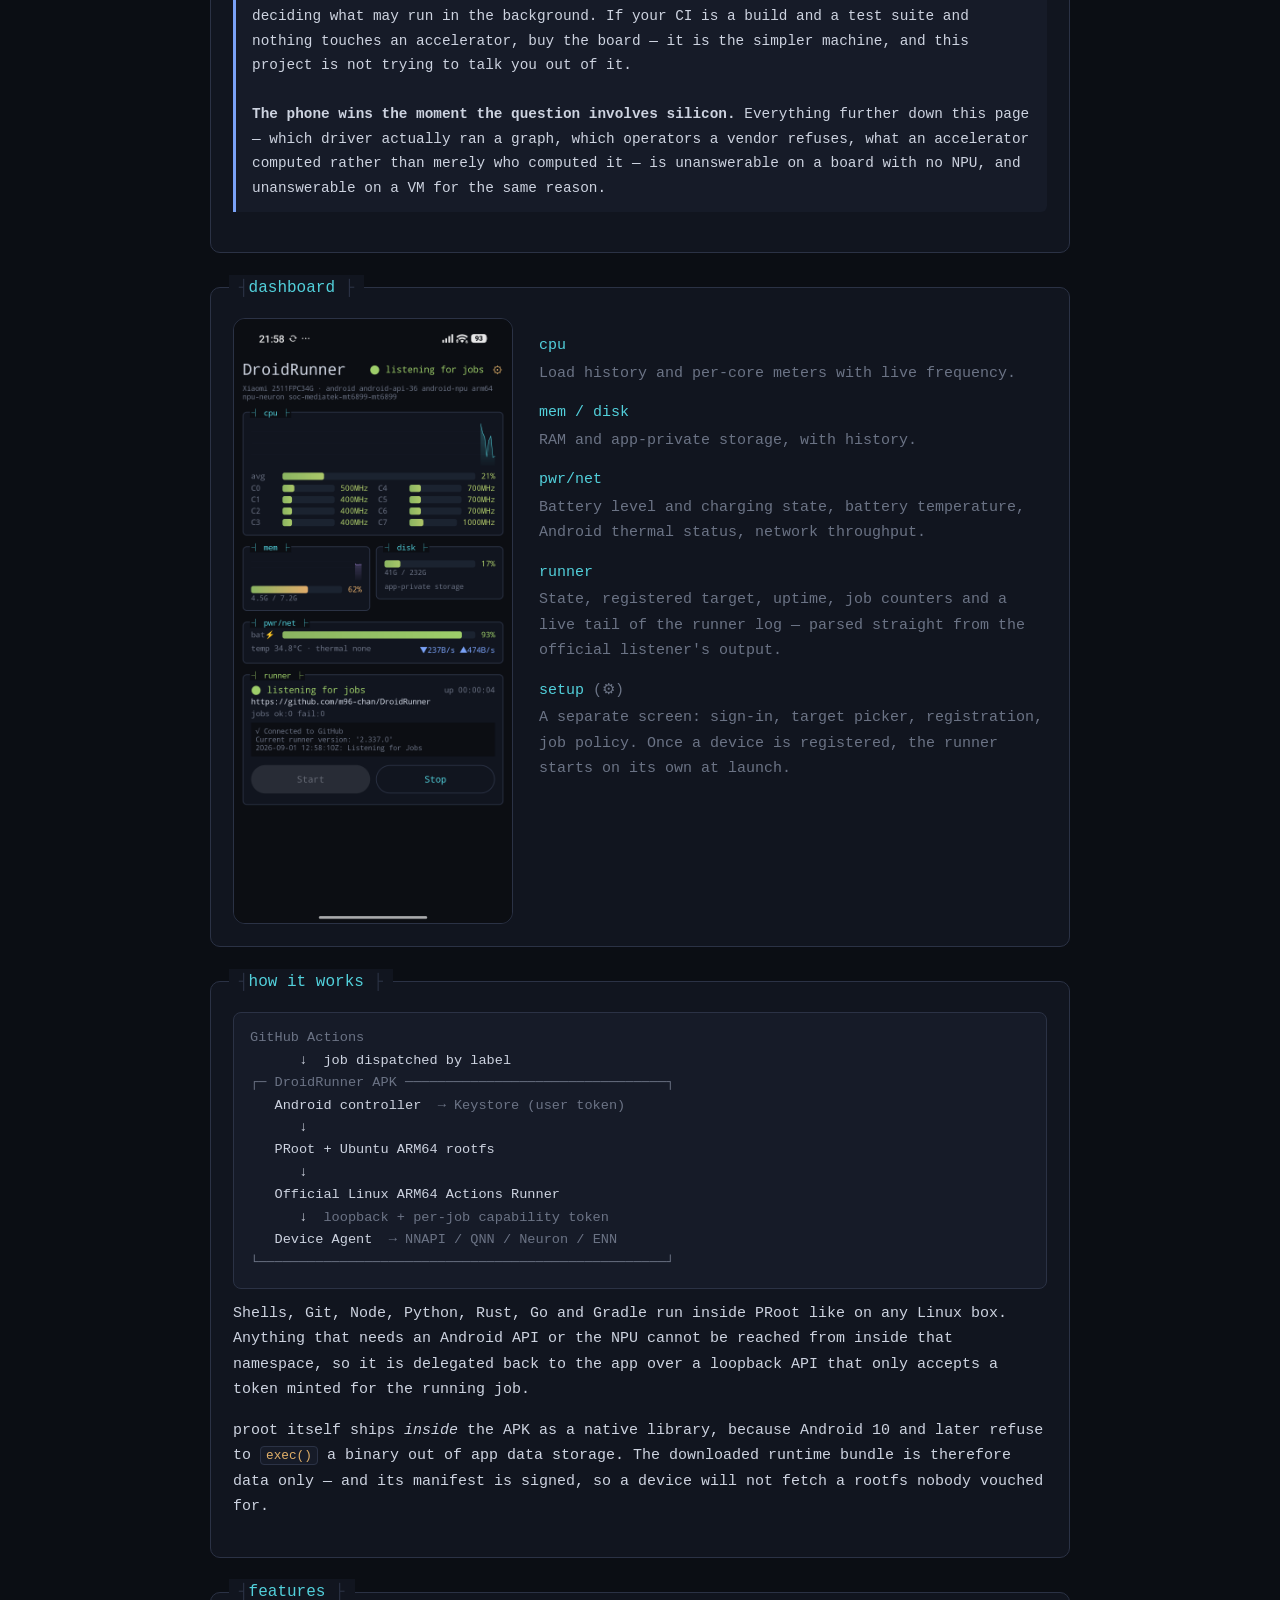
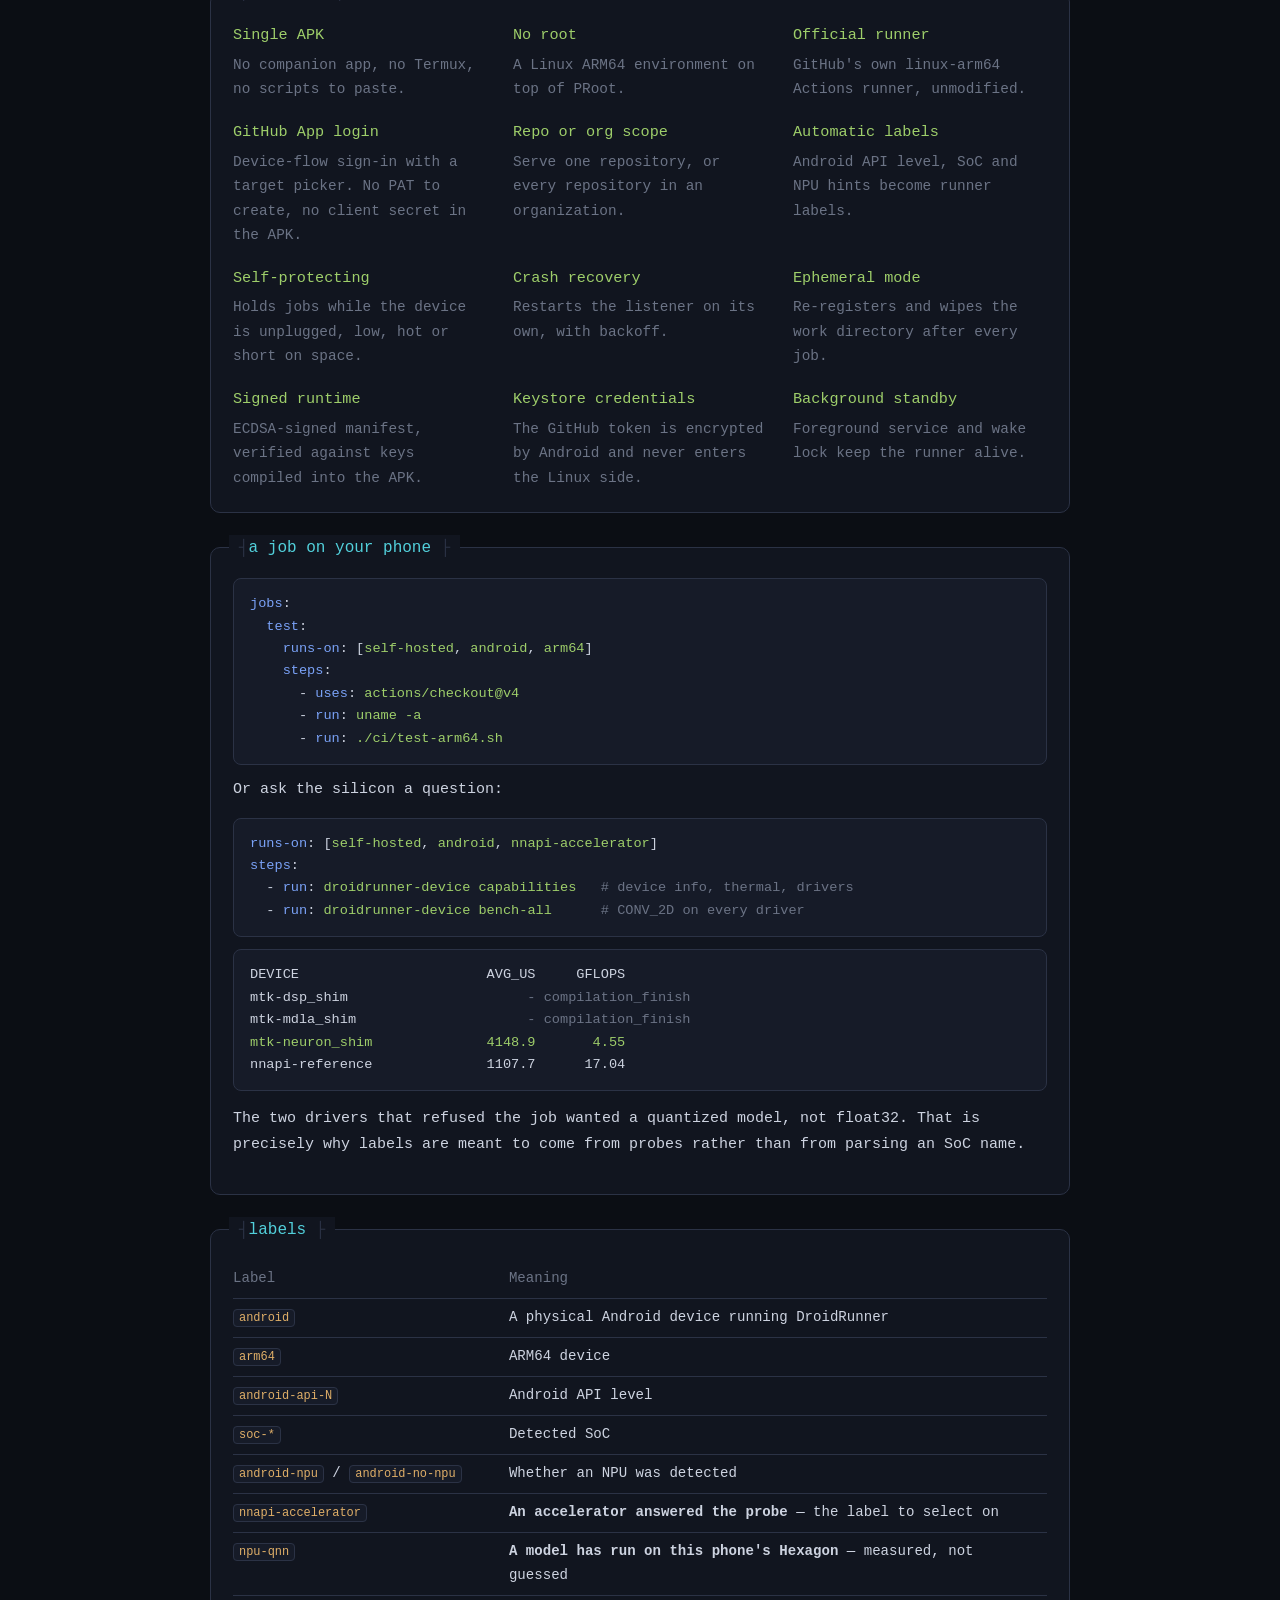
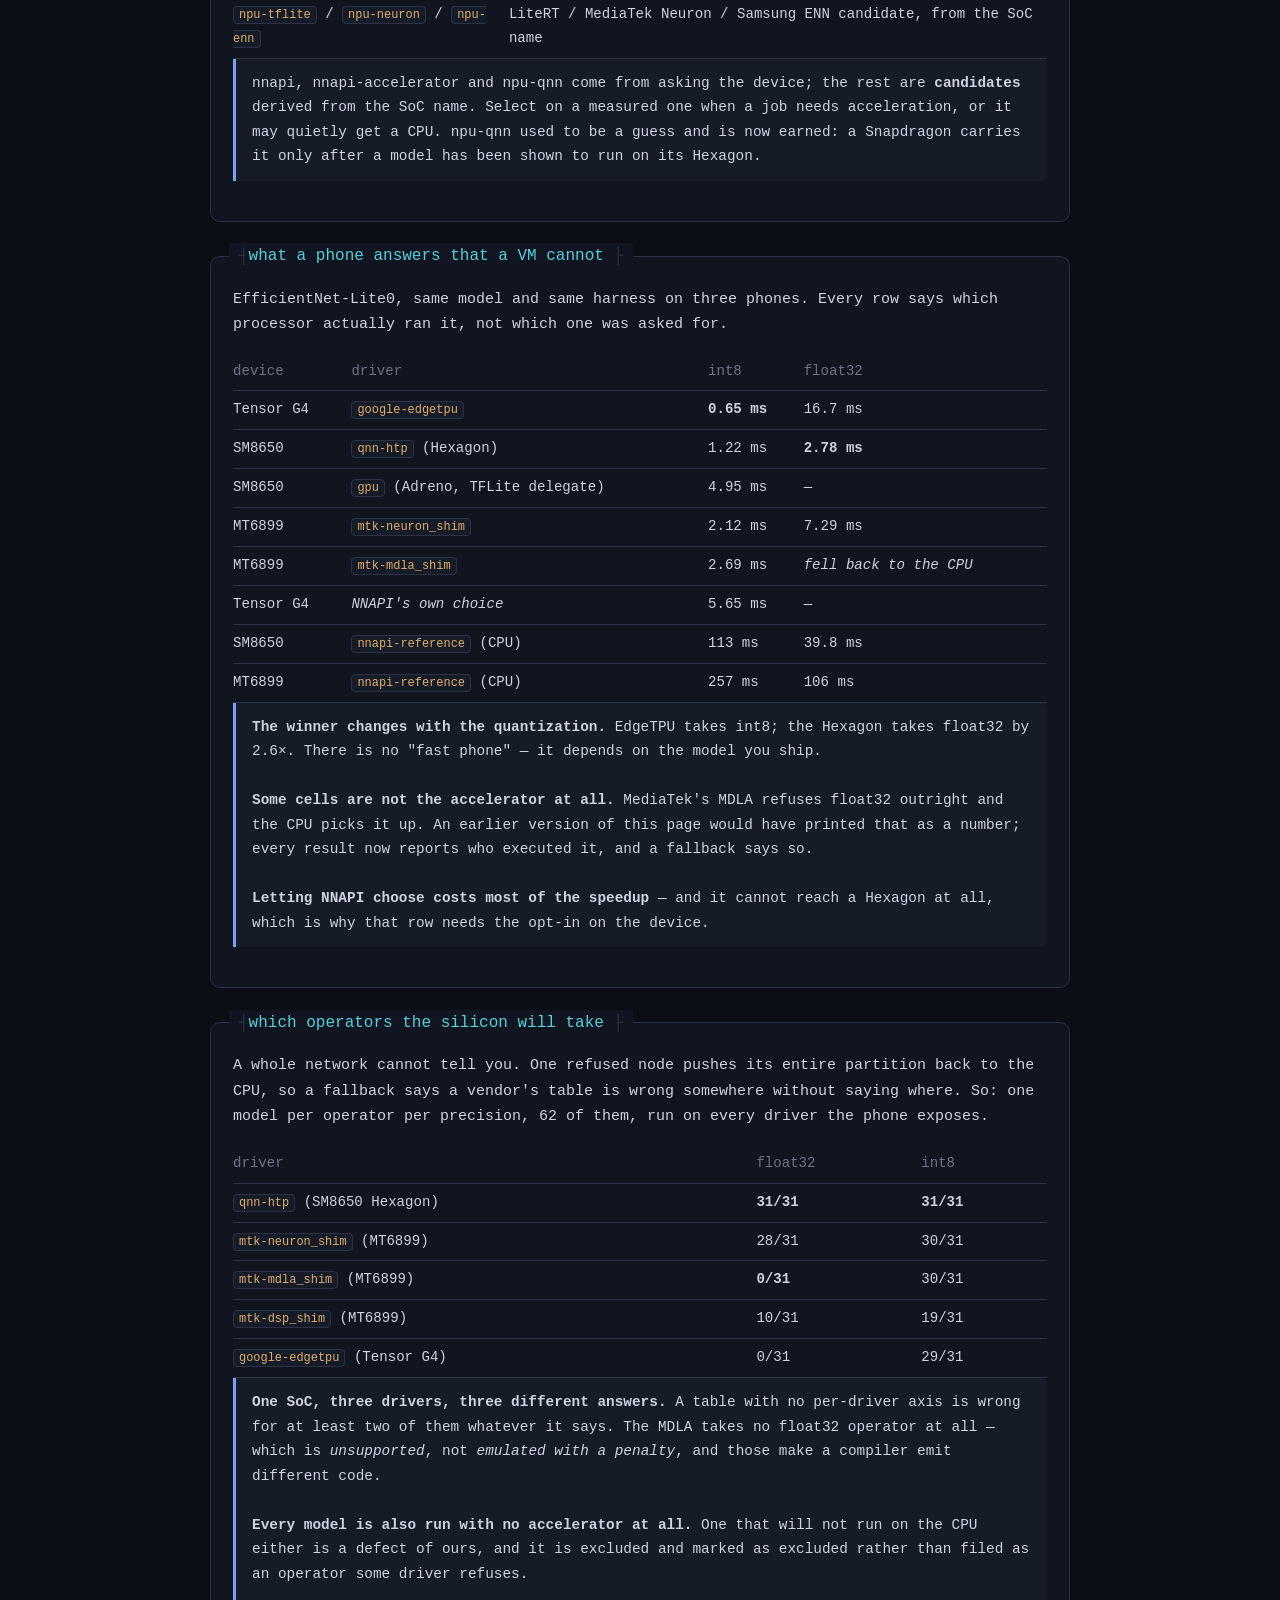
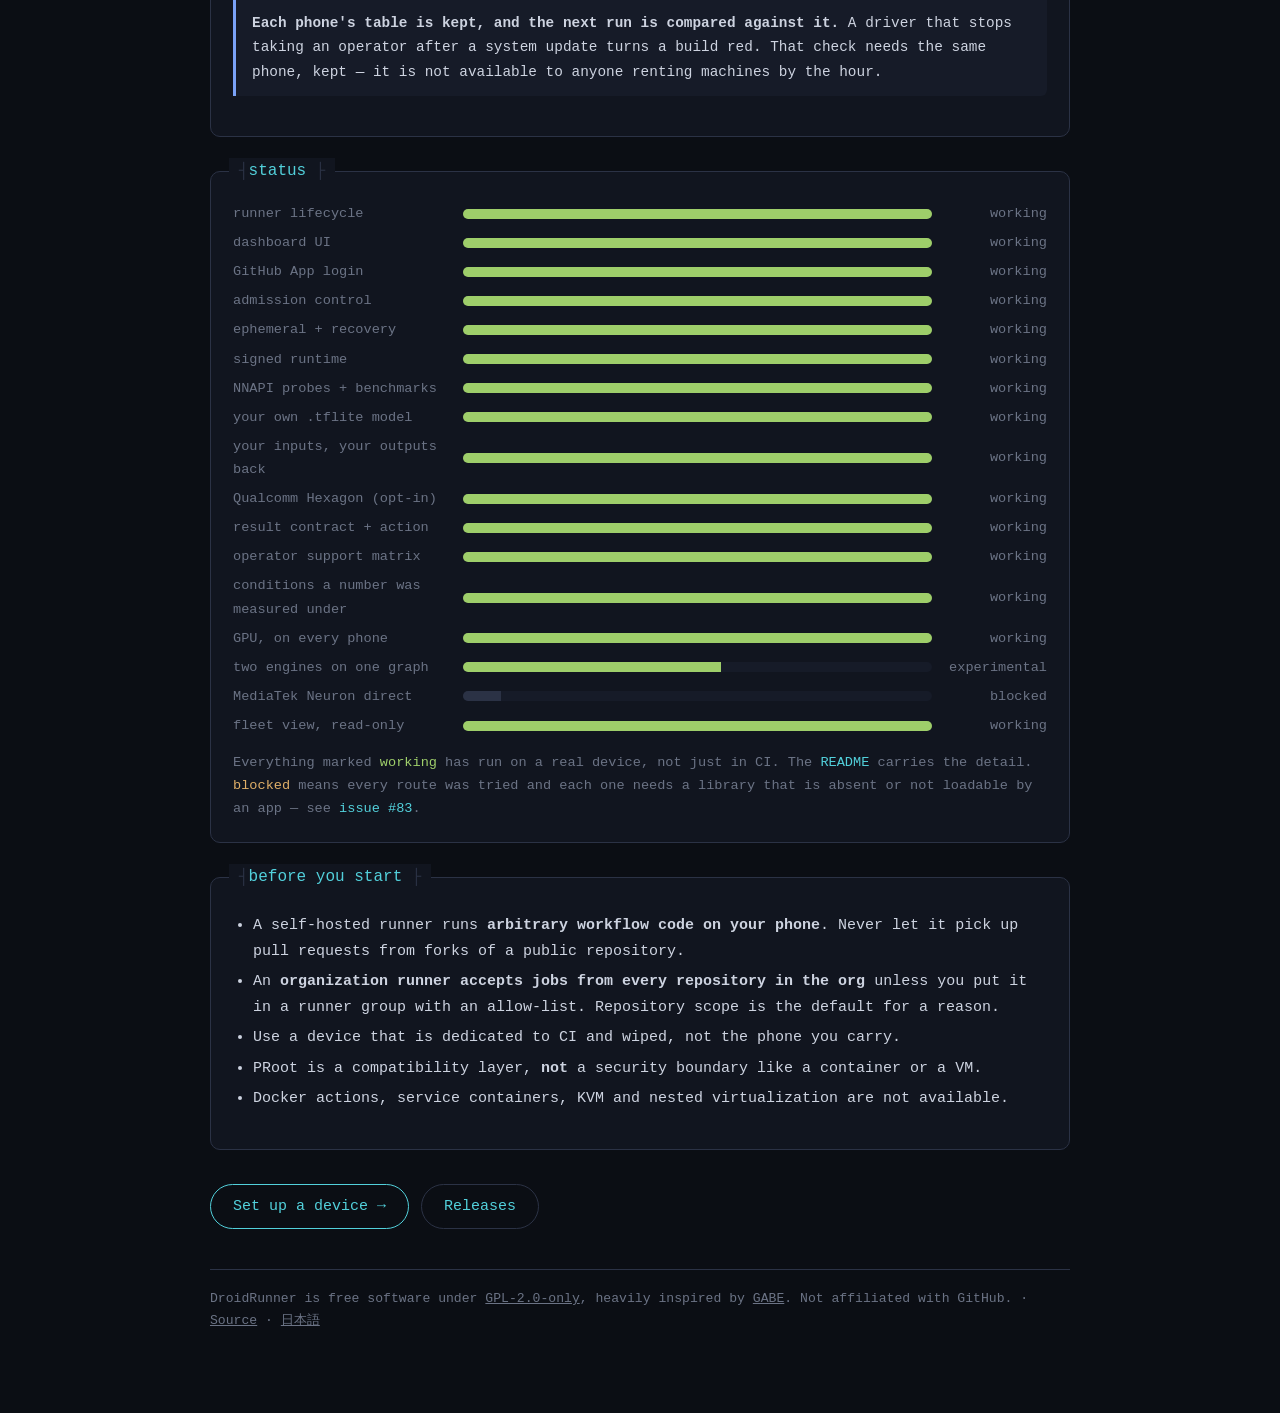
==== commit 28e06726: "Stop calling shipped things planned, in the list that was not looked at `tools/fleet.sh` closed #7, " ====
--- a/site/index.html
+++ b/site/index.html
@@ -317,7 +317,7 @@
   <div class="meter"><span class="name">GPU, on every phone</span><span class="bar"><i style="width:100%"></i></span><span class="val">working</span></div>
   <div class="meter"><span class="name">two engines on one graph</span><span class="bar"><i style="width:55%"></i></span><span class="val">experimental</span></div>
   <div class="meter"><span class="name">MediaTek Neuron direct</span><span class="bar none"><i style="width:8%"></i></span><span class="val">blocked</span></div>
-  <div class="meter"><span class="name">fleet dashboard</span><span class="bar none"><i style="width:8%"></i></span><span class="val">planned</span></div>
+  <div class="meter"><span class="name">fleet view, read-only</span><span class="bar"><i style="width:100%"></i></span><span class="val">working</span></div>
   <p style="color:var(--dim);font-size:.85rem;margin-bottom:0">
     Everything marked <span style="color:var(--green)">working</span> has run on a real
     device, not just in CI. The
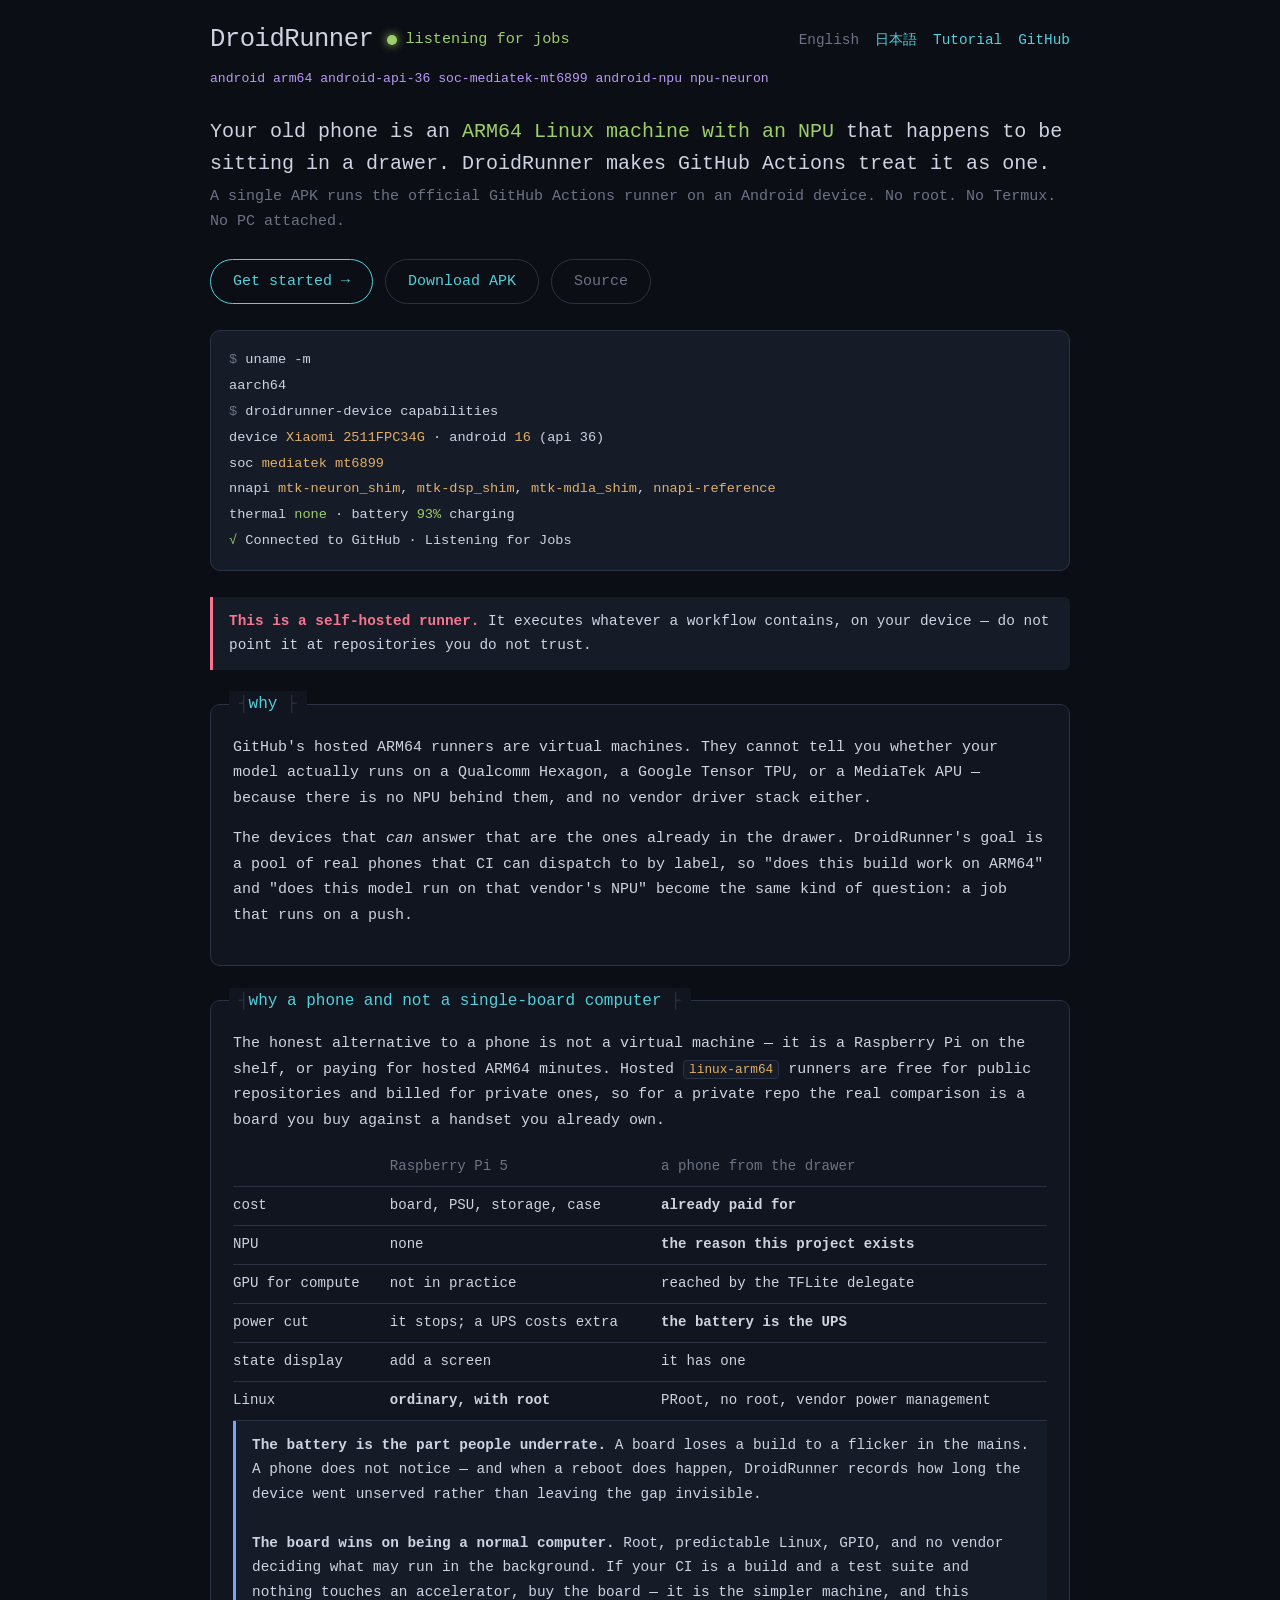
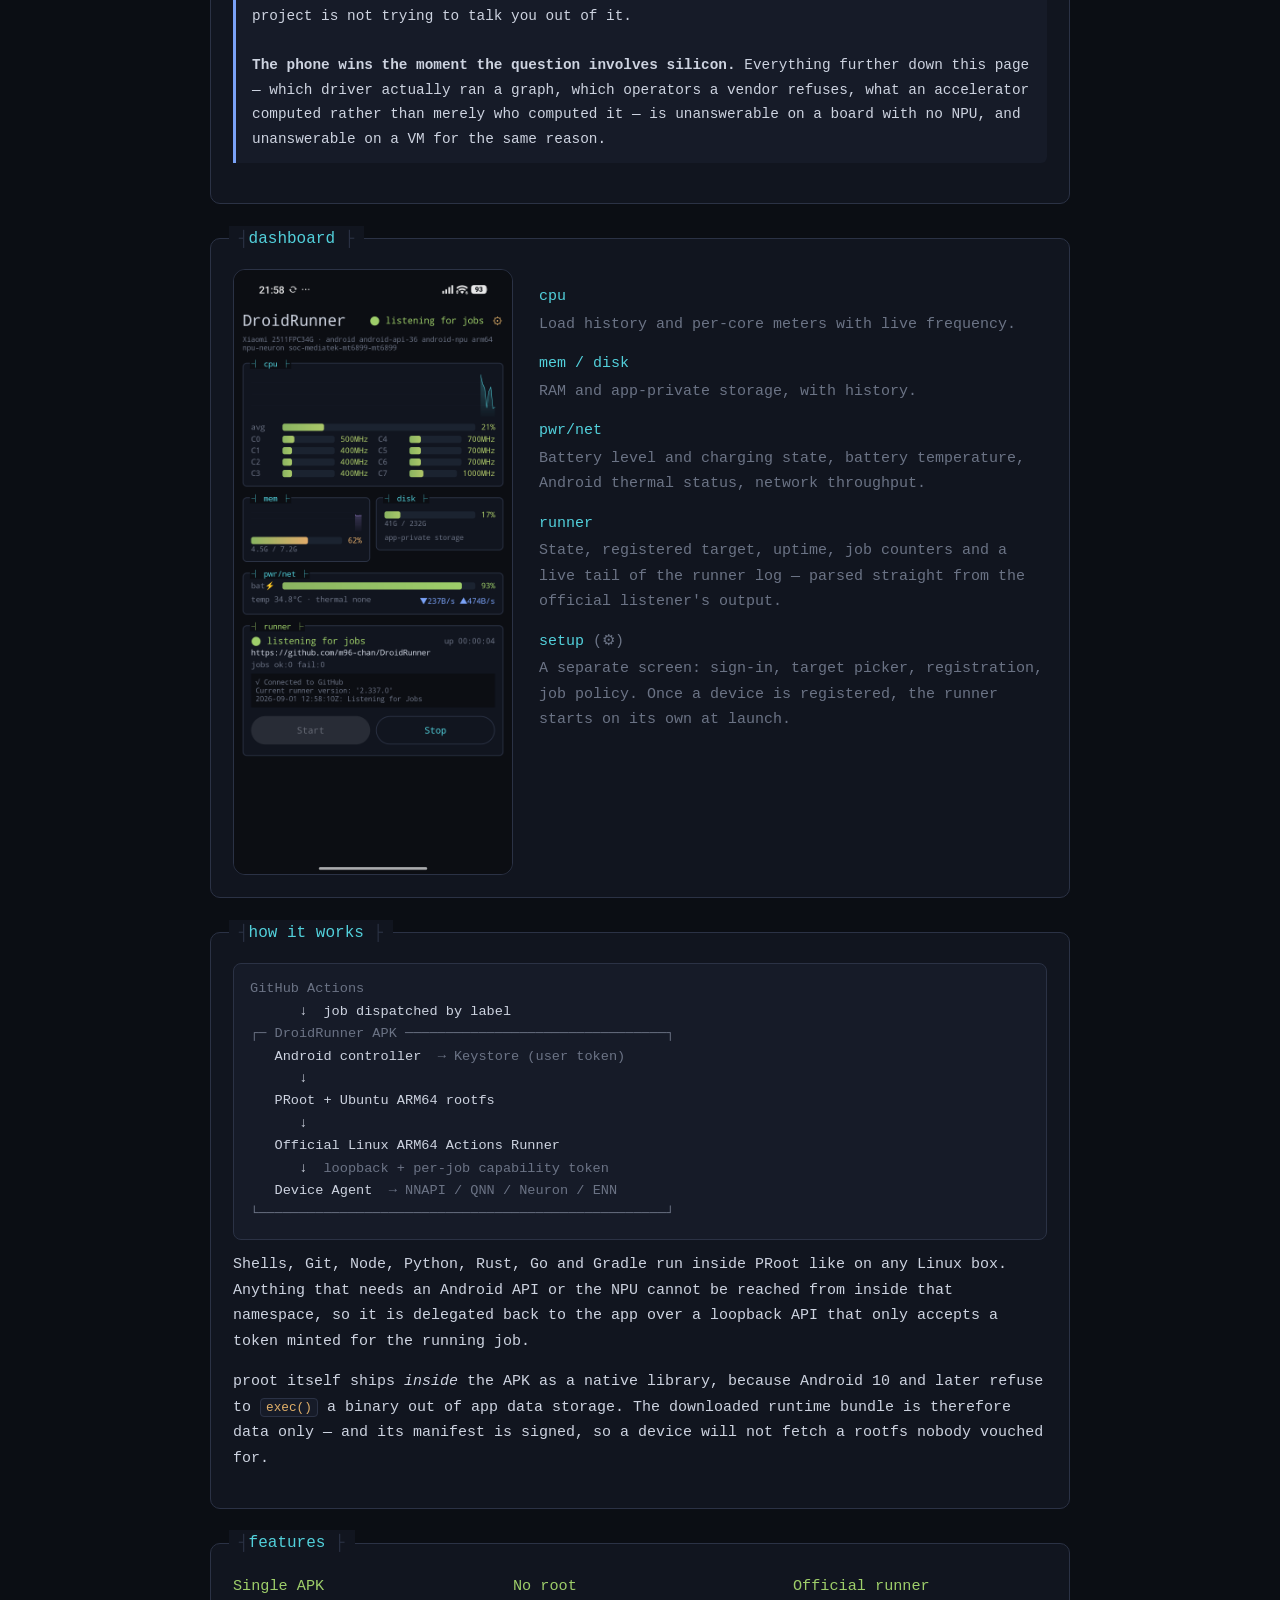
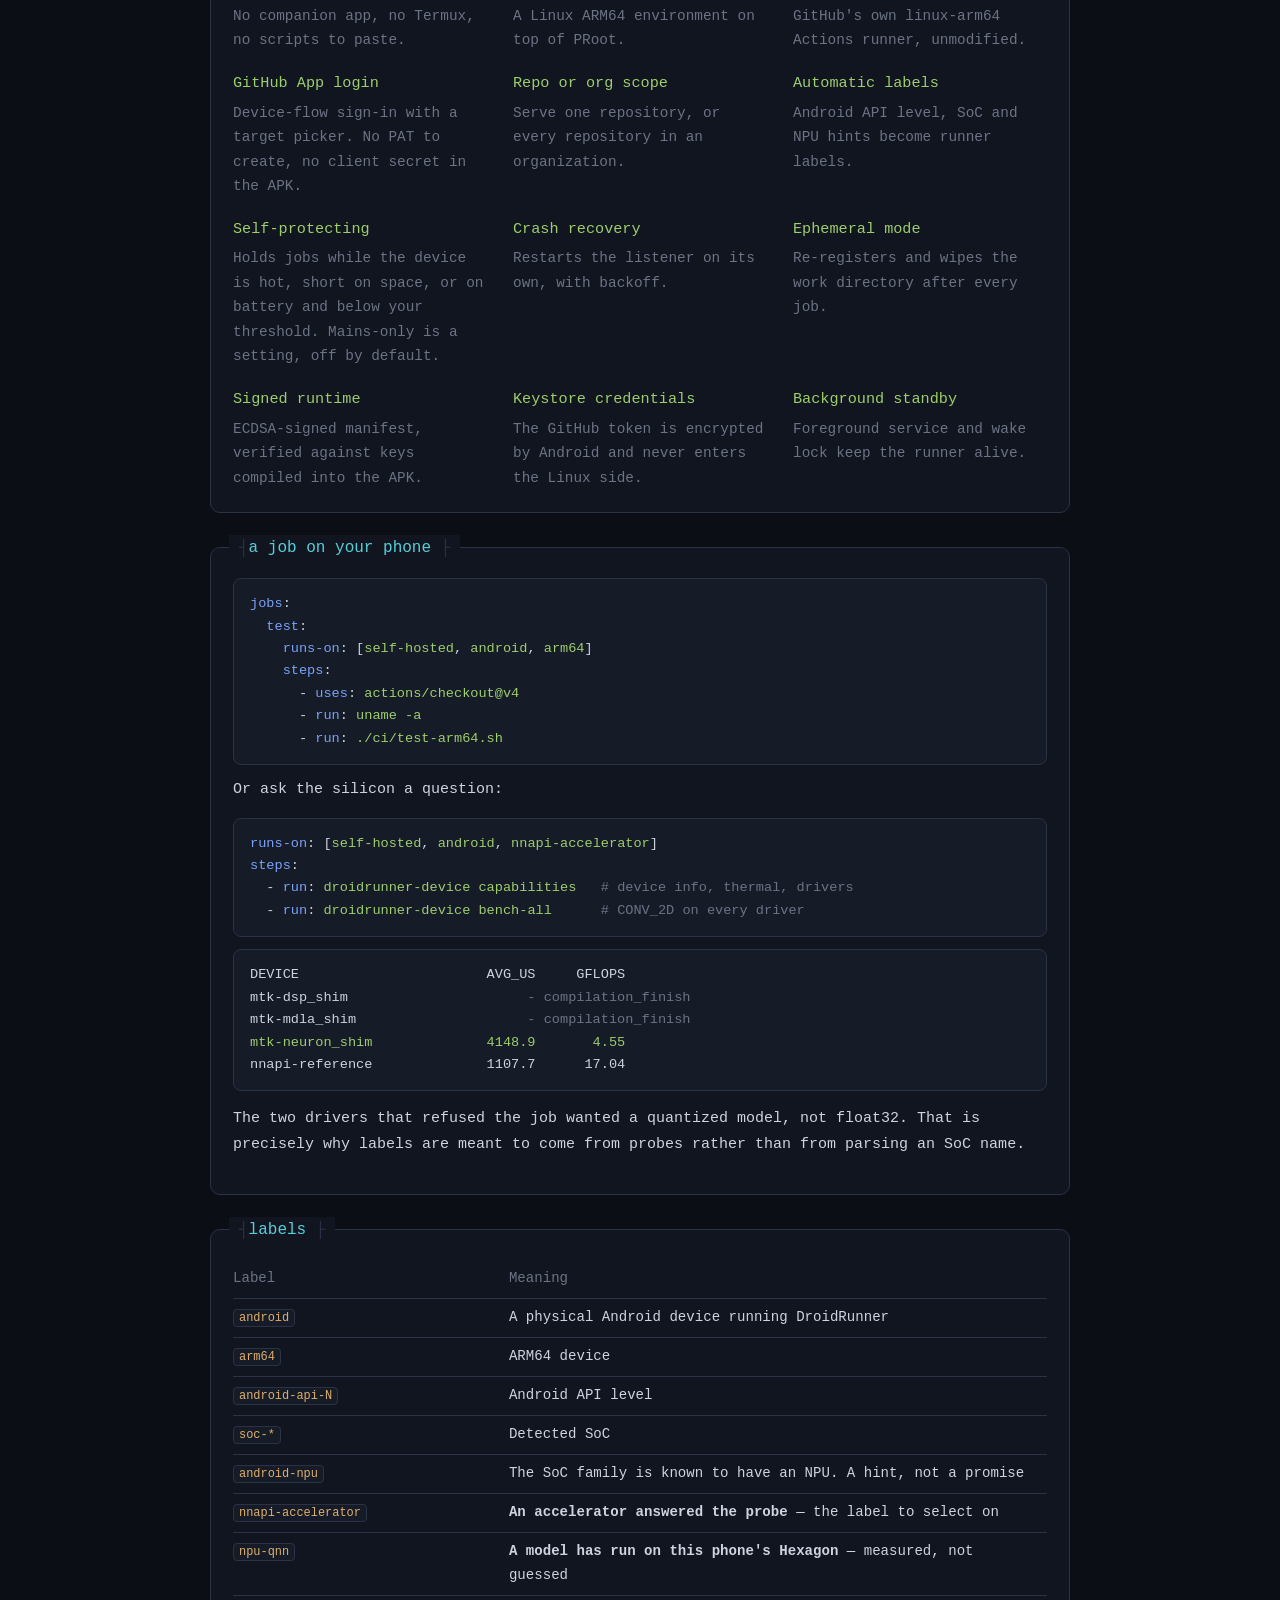
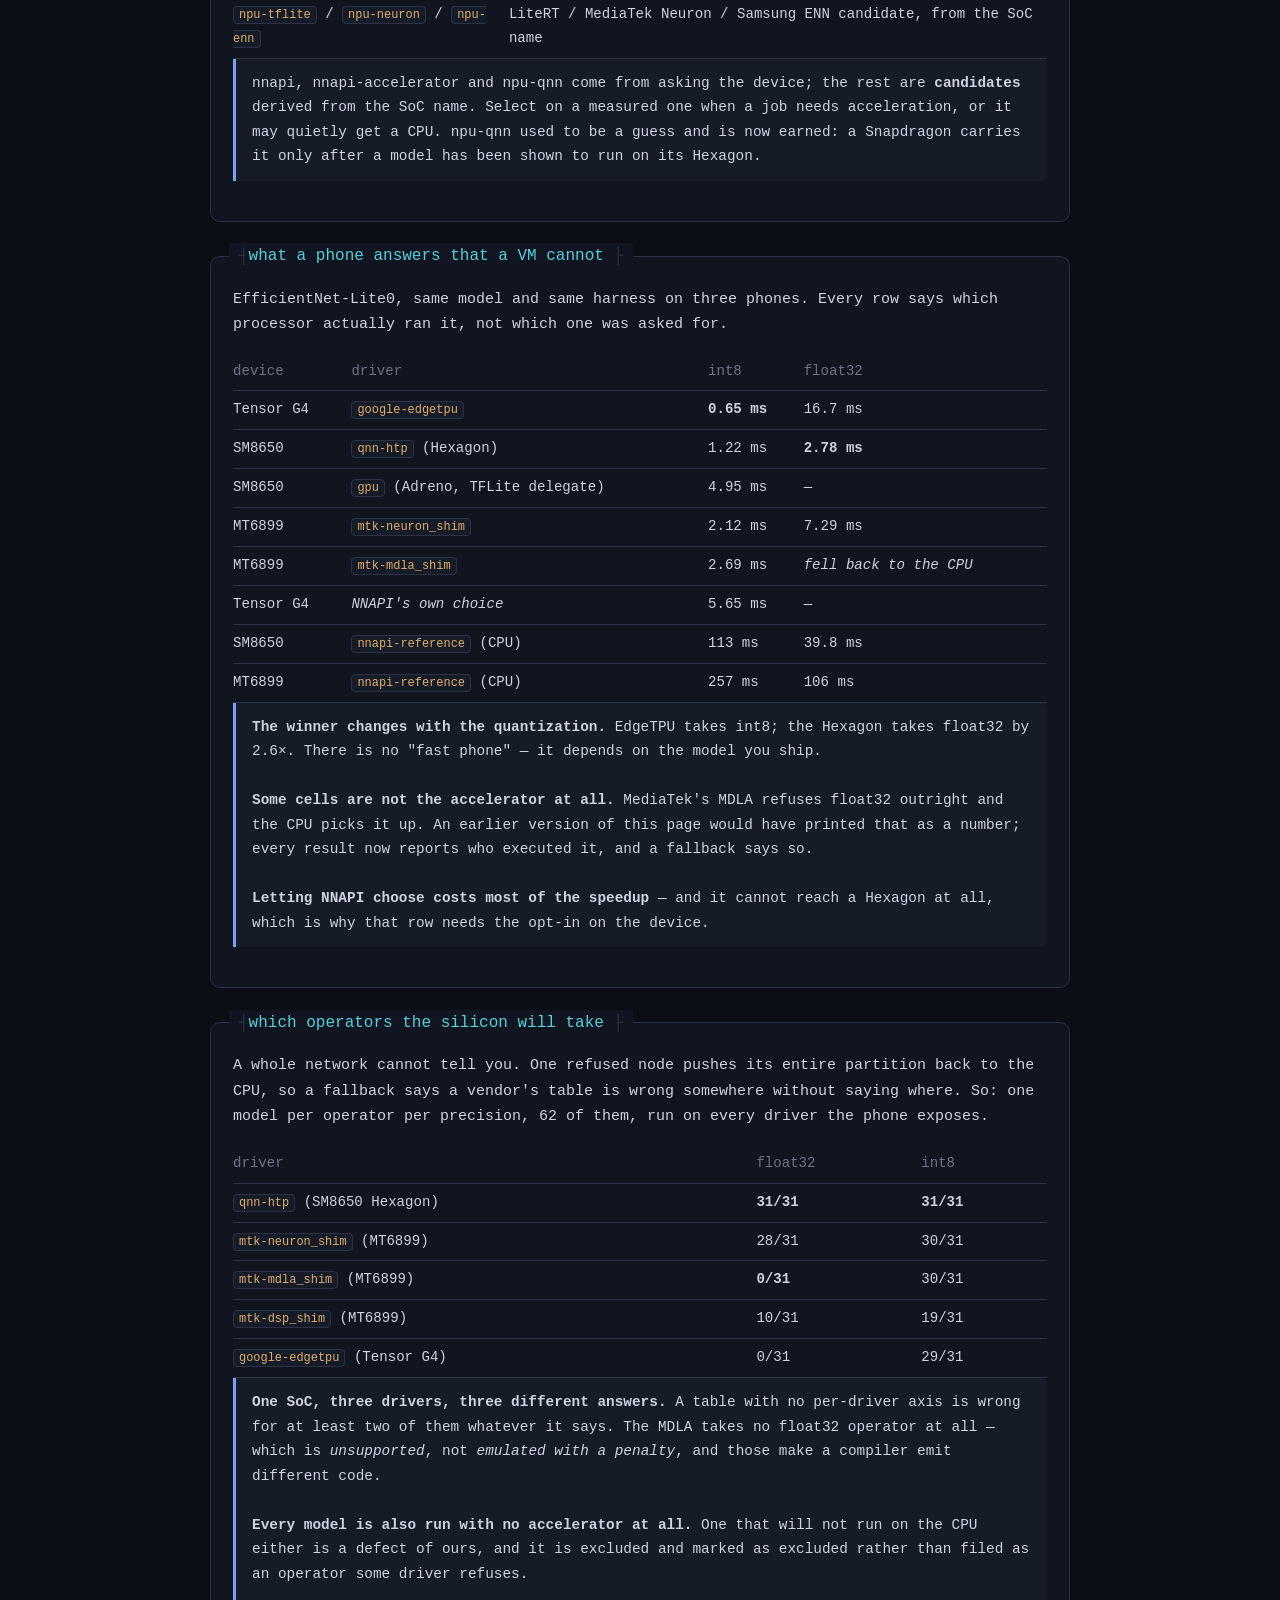
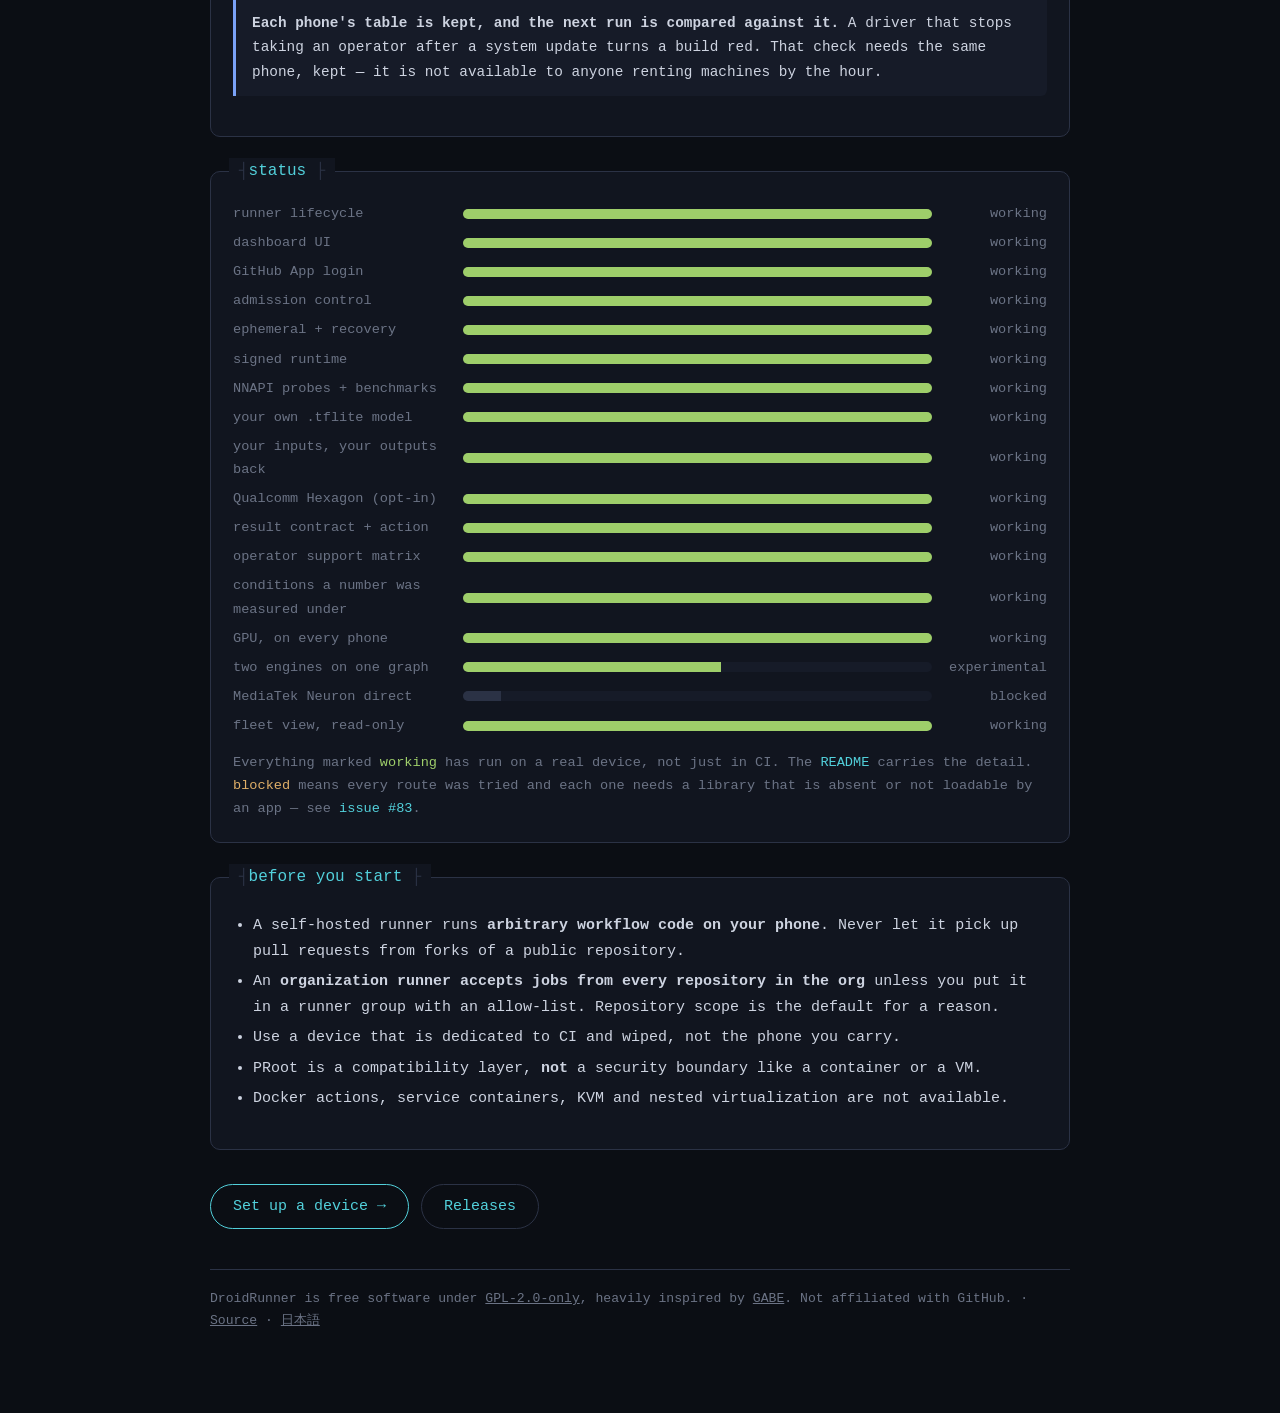
==== commit 1ed00e82: "Stop the site describing a project that shipped releases ago (#215) The site is the first thing anyo" ====
--- a/site/index.html
+++ b/site/index.html
@@ -62,10 +62,8 @@
 </div>
 
 <div class="note danger">
-  <b>Early proof of concept.</b> Runner management works on real hardware, but the
-  NPU Device Agent runs built-in benchmarks only, and arbitrary model execution is
-  still in development. A self-hosted runner executes whatever a workflow contains,
-  on your device — do not point it at repositories you do not trust.
+  <b>This is a self-hosted runner.</b> It executes whatever a workflow contains, on
+  your device — do not point it at repositories you do not trust.
 </div>
 
 <section class="panel">
@@ -175,7 +173,7 @@
     <div><h4>GitHub App login</h4><p>Device-flow sign-in with a target picker. No PAT to create, no client secret in the APK.</p></div>
     <div><h4>Repo or org scope</h4><p>Serve one repository, or every repository in an organization.</p></div>
     <div><h4>Automatic labels</h4><p>Android API level, SoC and NPU hints become runner labels.</p></div>
-    <div><h4>Self-protecting</h4><p>Holds jobs while the device is unplugged, low, hot or short on space.</p></div>
+    <div><h4>Self-protecting</h4><p>Holds jobs while the device is hot, short on space, or on battery and below your threshold. Mains-only is a setting, off by default.</p></div>
     <div><h4>Crash recovery</h4><p>Restarts the listener on its own, with backoff.</p></div>
     <div><h4>Ephemeral mode</h4><p>Re-registers and wipes the work directory after every job.</p></div>
     <div><h4>Signed runtime</h4><p>ECDSA-signed manifest, verified against keys compiled into the APK.</p></div>
@@ -219,7 +217,7 @@
     <tr><td><code>arm64</code></td><td>ARM64 device</td></tr>
     <tr><td><code>android-api-N</code></td><td>Android API level</td></tr>
     <tr><td><code>soc-*</code></td><td>Detected SoC</td></tr>
-    <tr><td><code>android-npu</code> / <code>android-no-npu</code></td><td>Whether an NPU was detected</td></tr>
+    <tr><td><code>android-npu</code></td><td>The SoC family is known to have an NPU. A hint, not a promise</td></tr>
     <tr><td><code>nnapi-accelerator</code></td>
         <td><b>An accelerator answered the probe</b> &mdash; the label to select on</td></tr>
     <tr><td><code>npu-qnn</code></td>
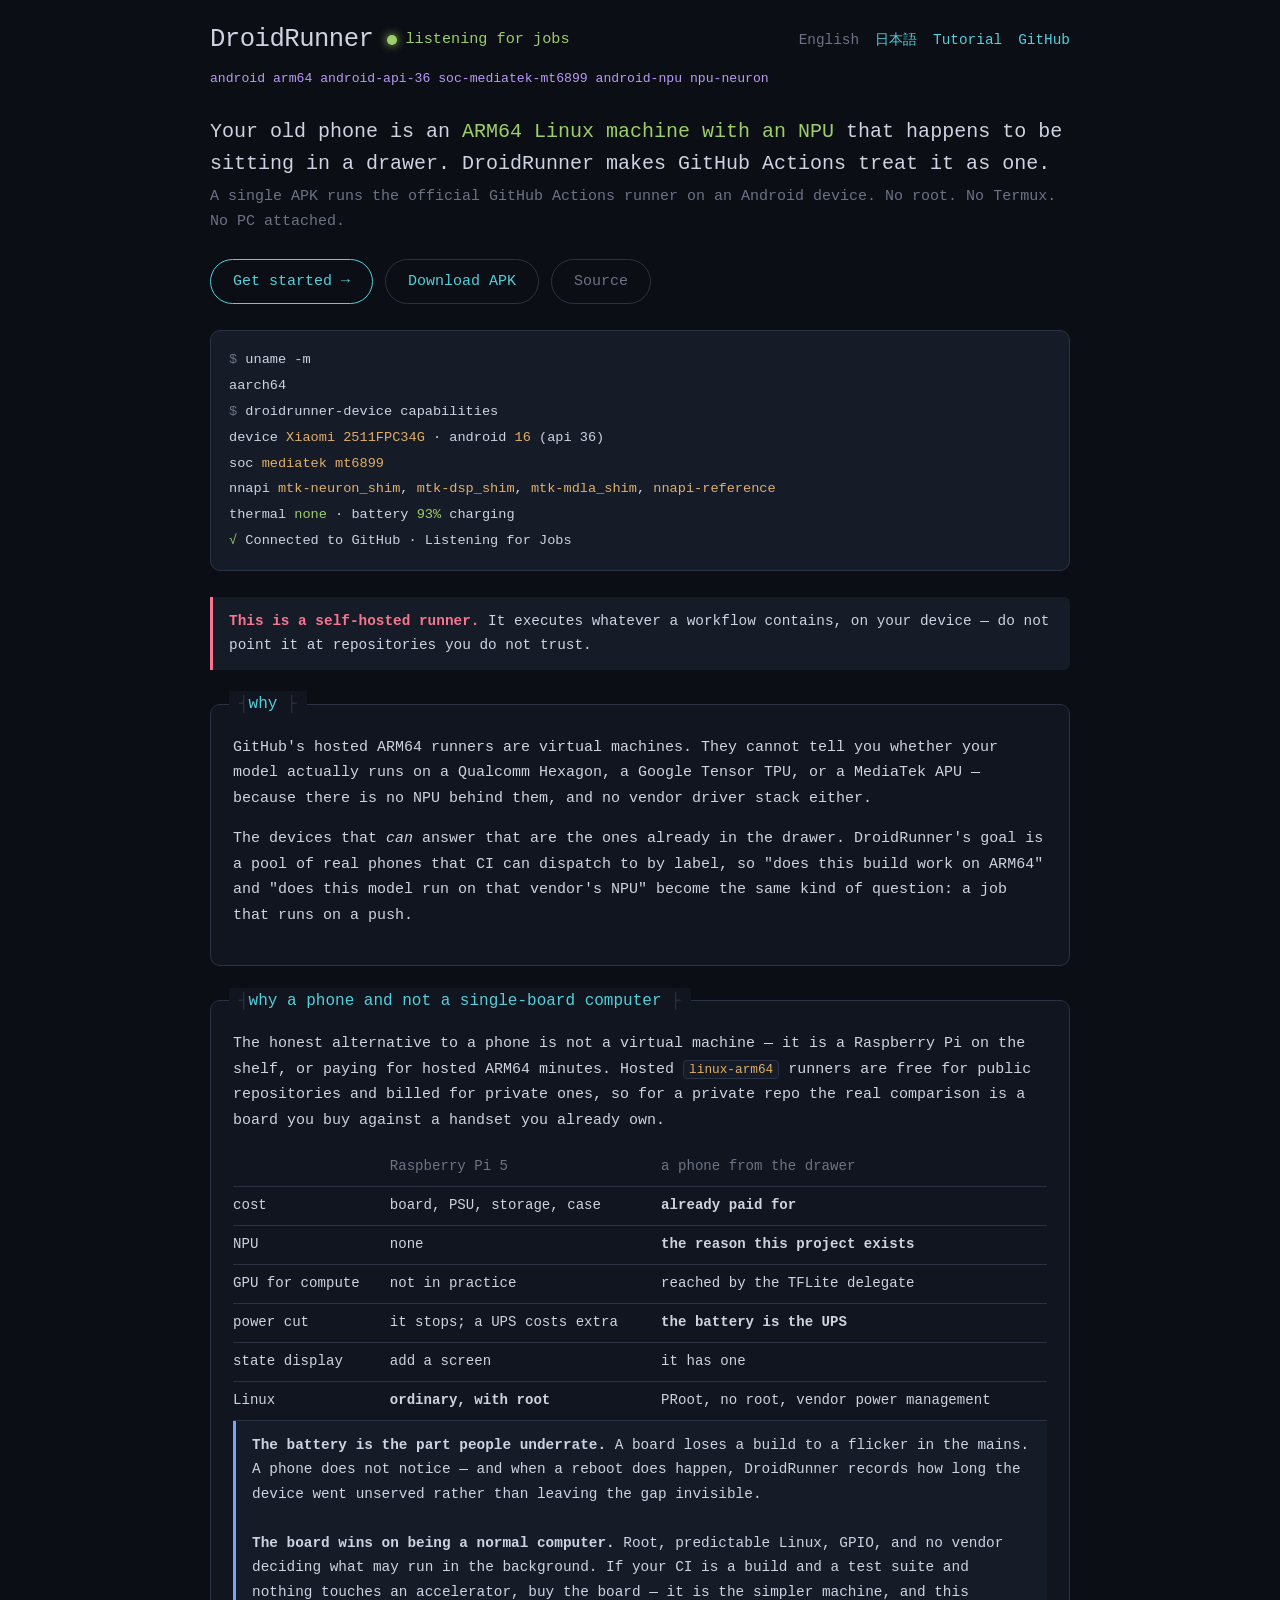
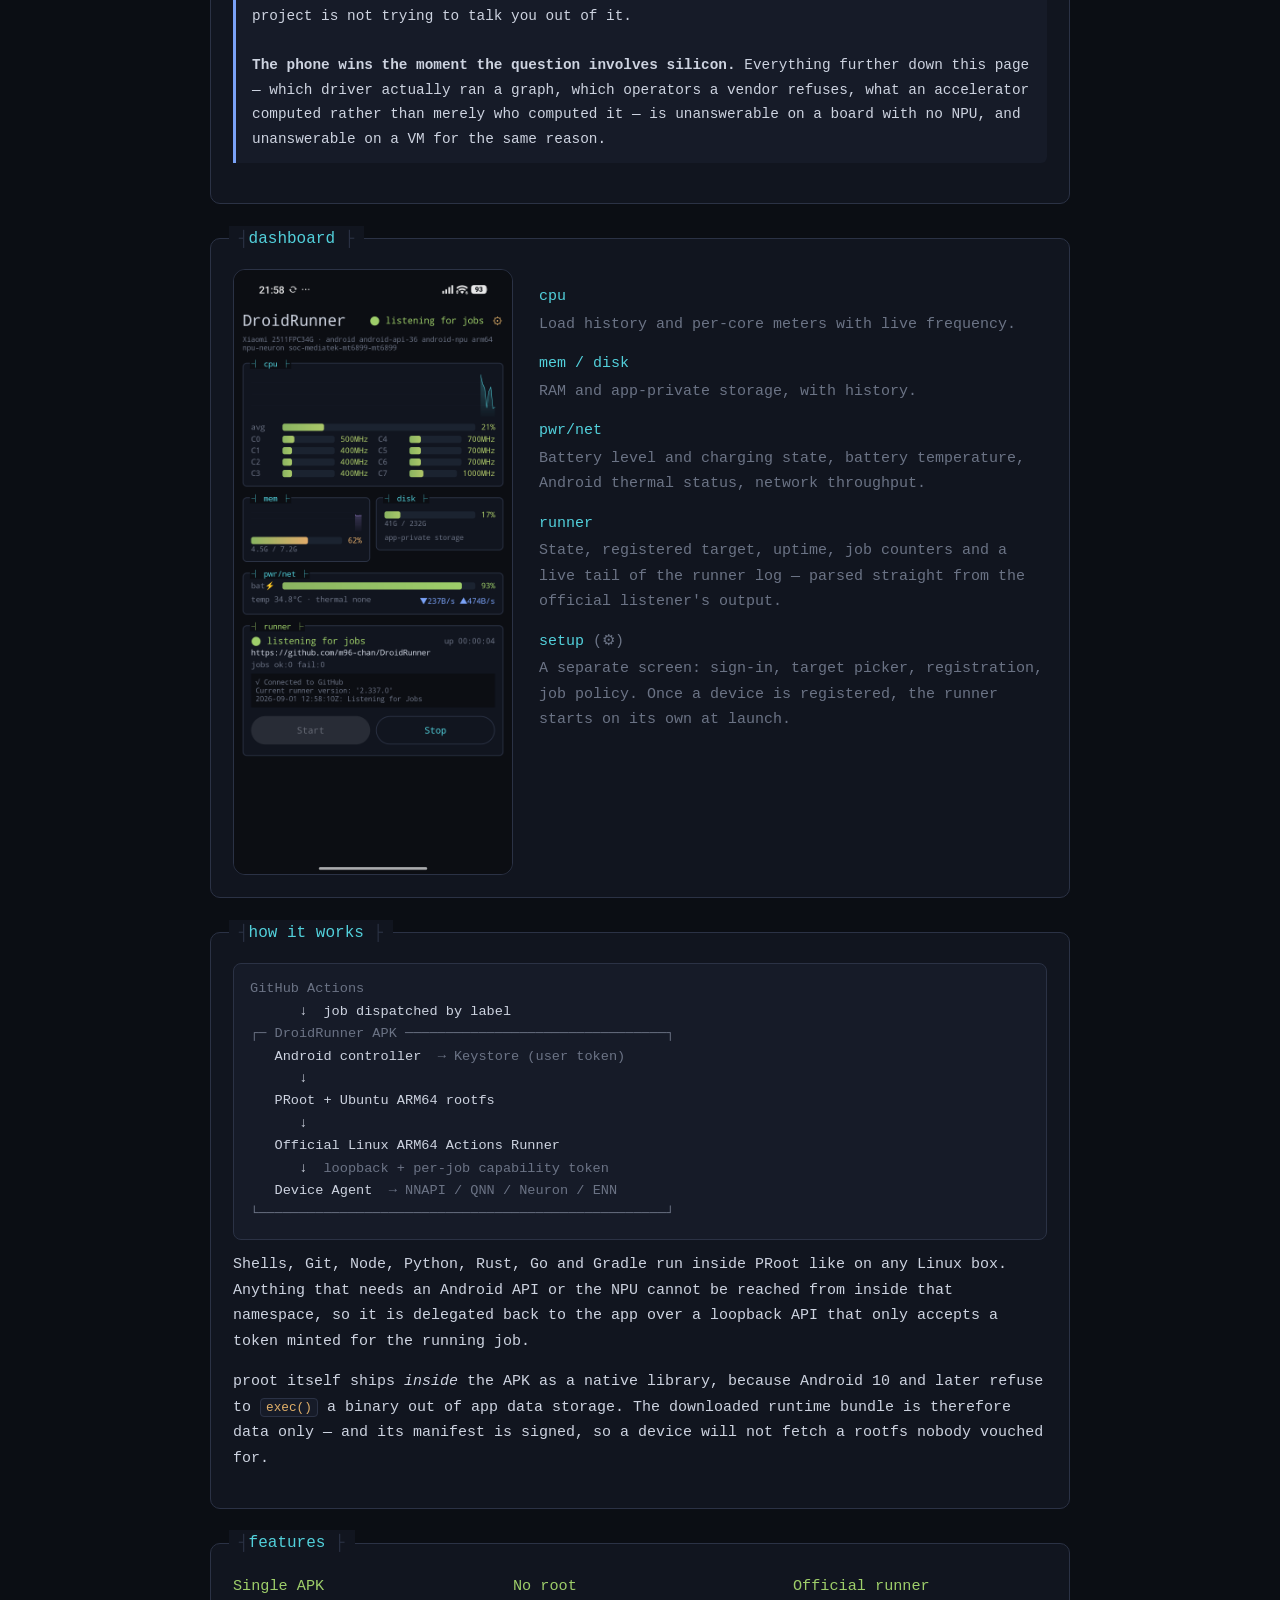
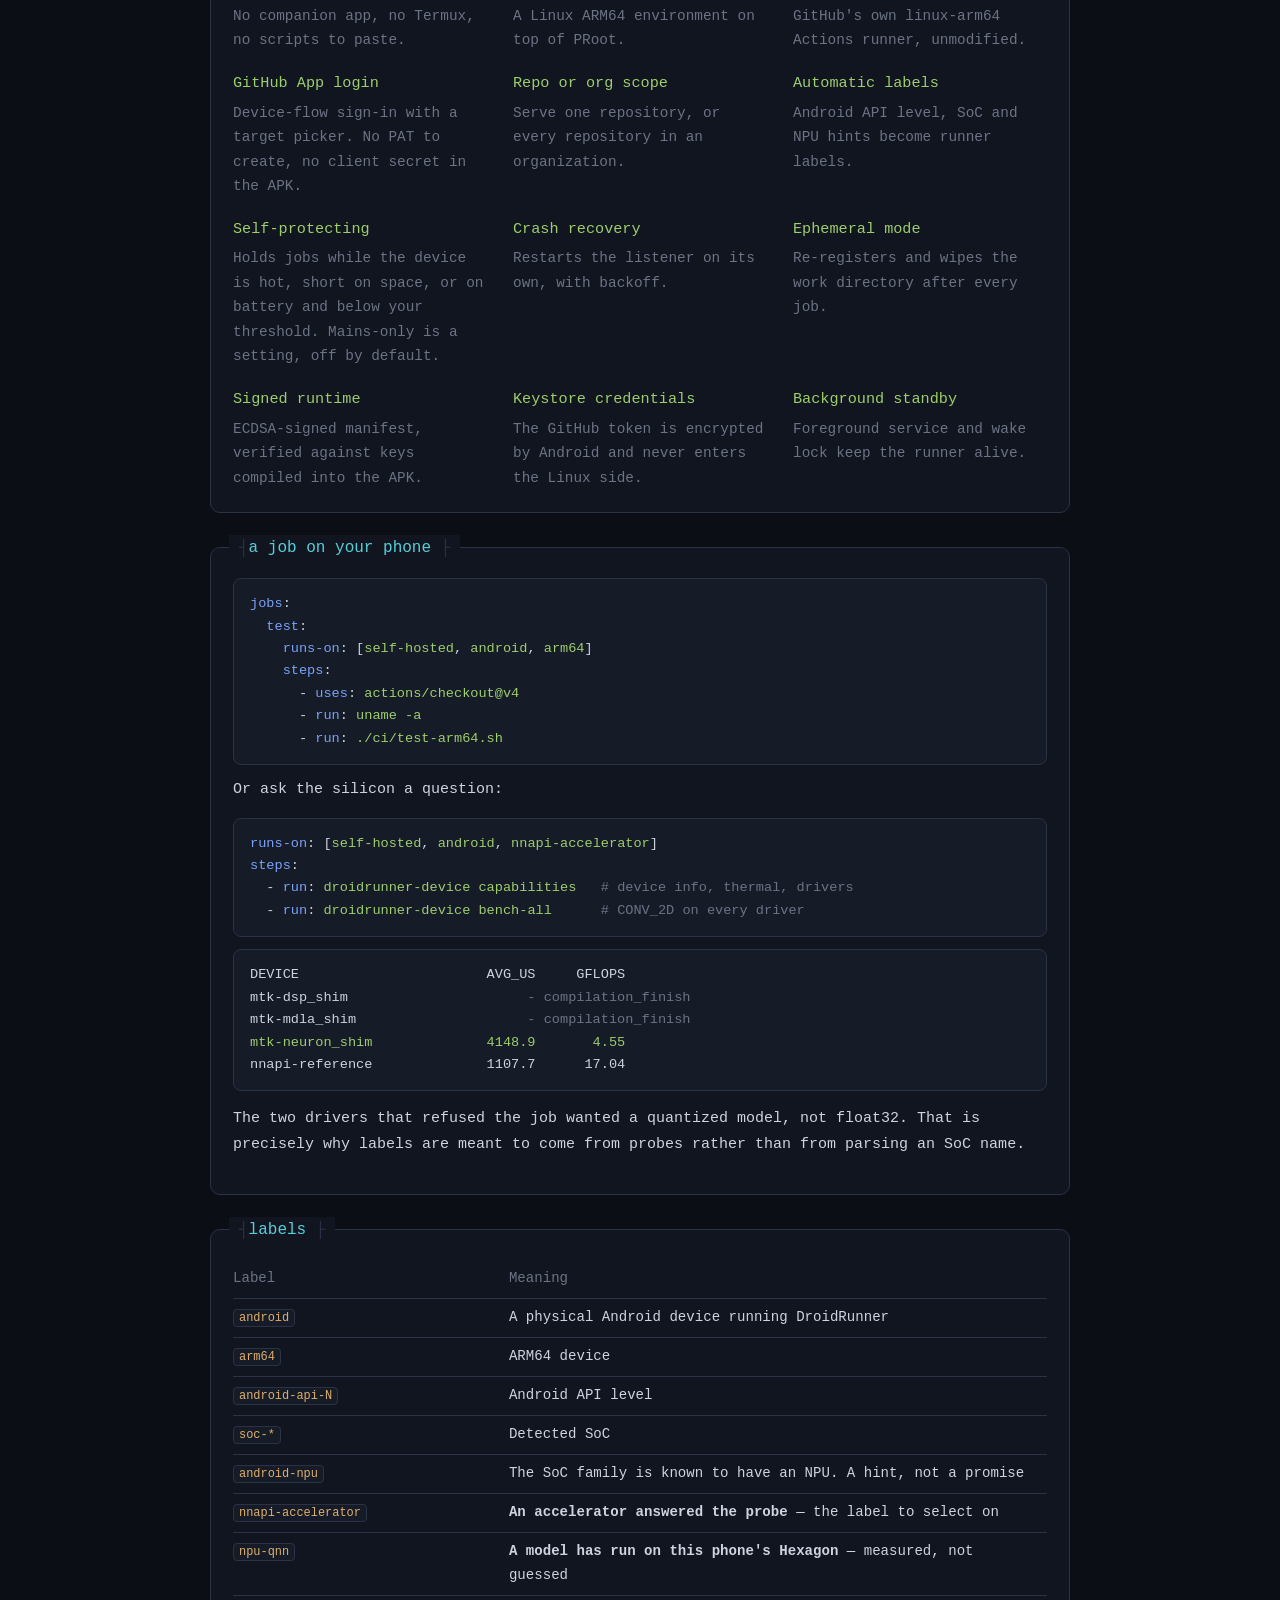
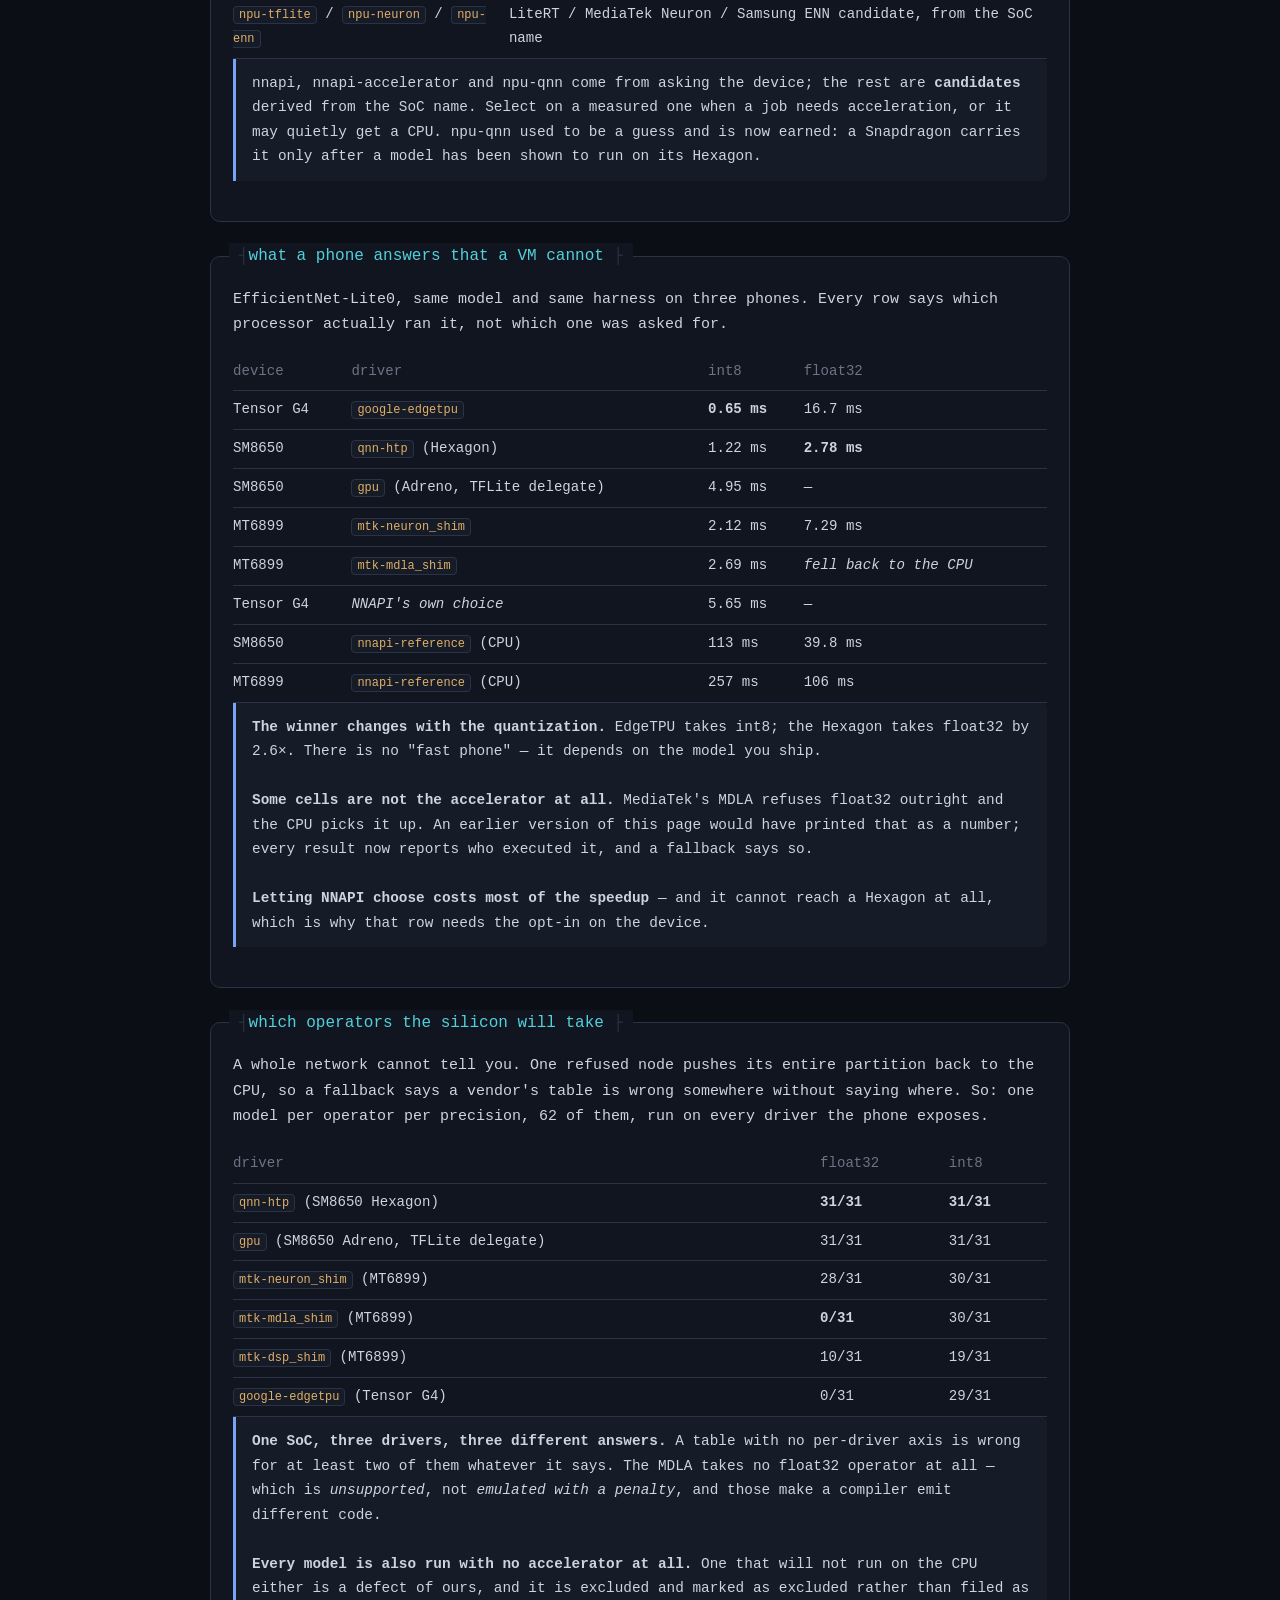
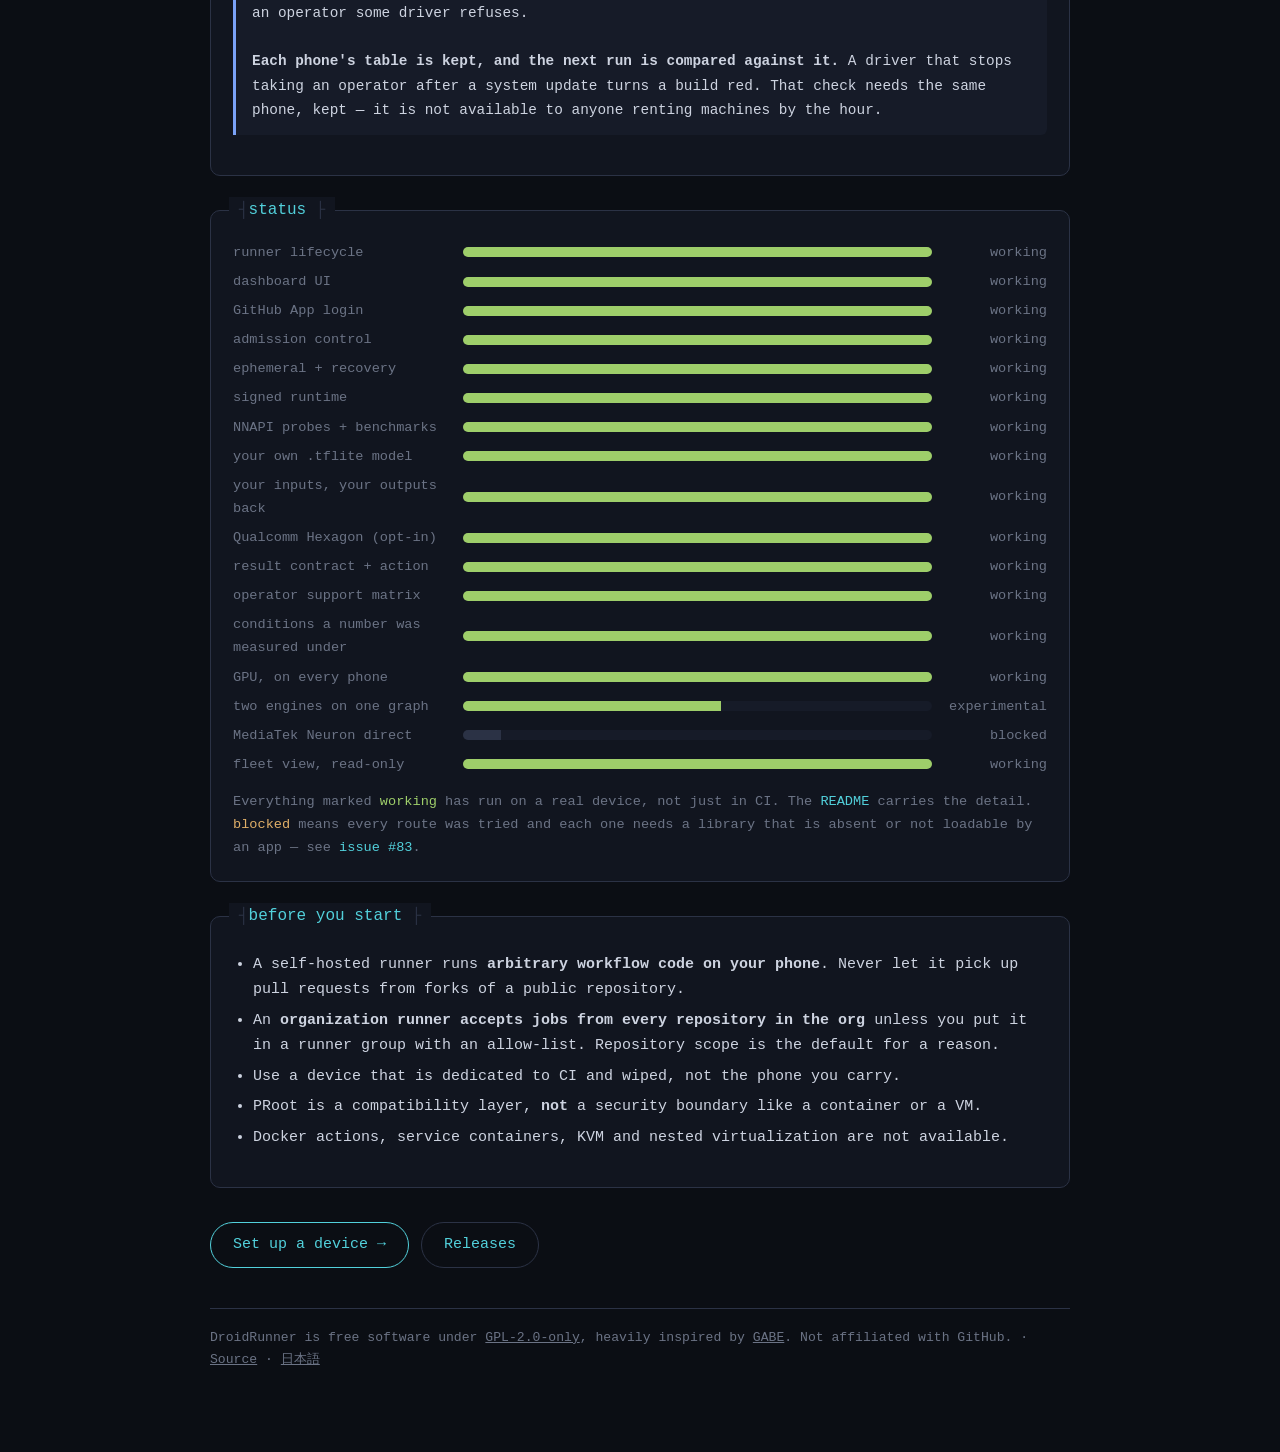
==== commit bdfe8f7e: "Say what the docs describe now, not what they described releases ago An audit of every tracked docum" ====
--- a/site/index.html
+++ b/site/index.html
@@ -277,6 +277,7 @@
   <table>
     <tr><th>driver</th><th>float32</th><th>int8</th></tr>
     <tr><td><code>qnn-htp</code> (SM8650 Hexagon)</td><td><b>31/31</b></td><td><b>31/31</b></td></tr>
+    <tr><td><code>gpu</code> (SM8650 Adreno, TFLite delegate)</td><td>31/31</td><td>31/31</td></tr>
     <tr><td><code>mtk-neuron_shim</code> (MT6899)</td><td>28/31</td><td>30/31</td></tr>
     <tr><td><code>mtk-mdla_shim</code> (MT6899)</td><td><b>0/31</b></td><td>30/31</td></tr>
     <tr><td><code>mtk-dsp_shim</code> (MT6899)</td><td>10/31</td><td>19/31</td></tr>
